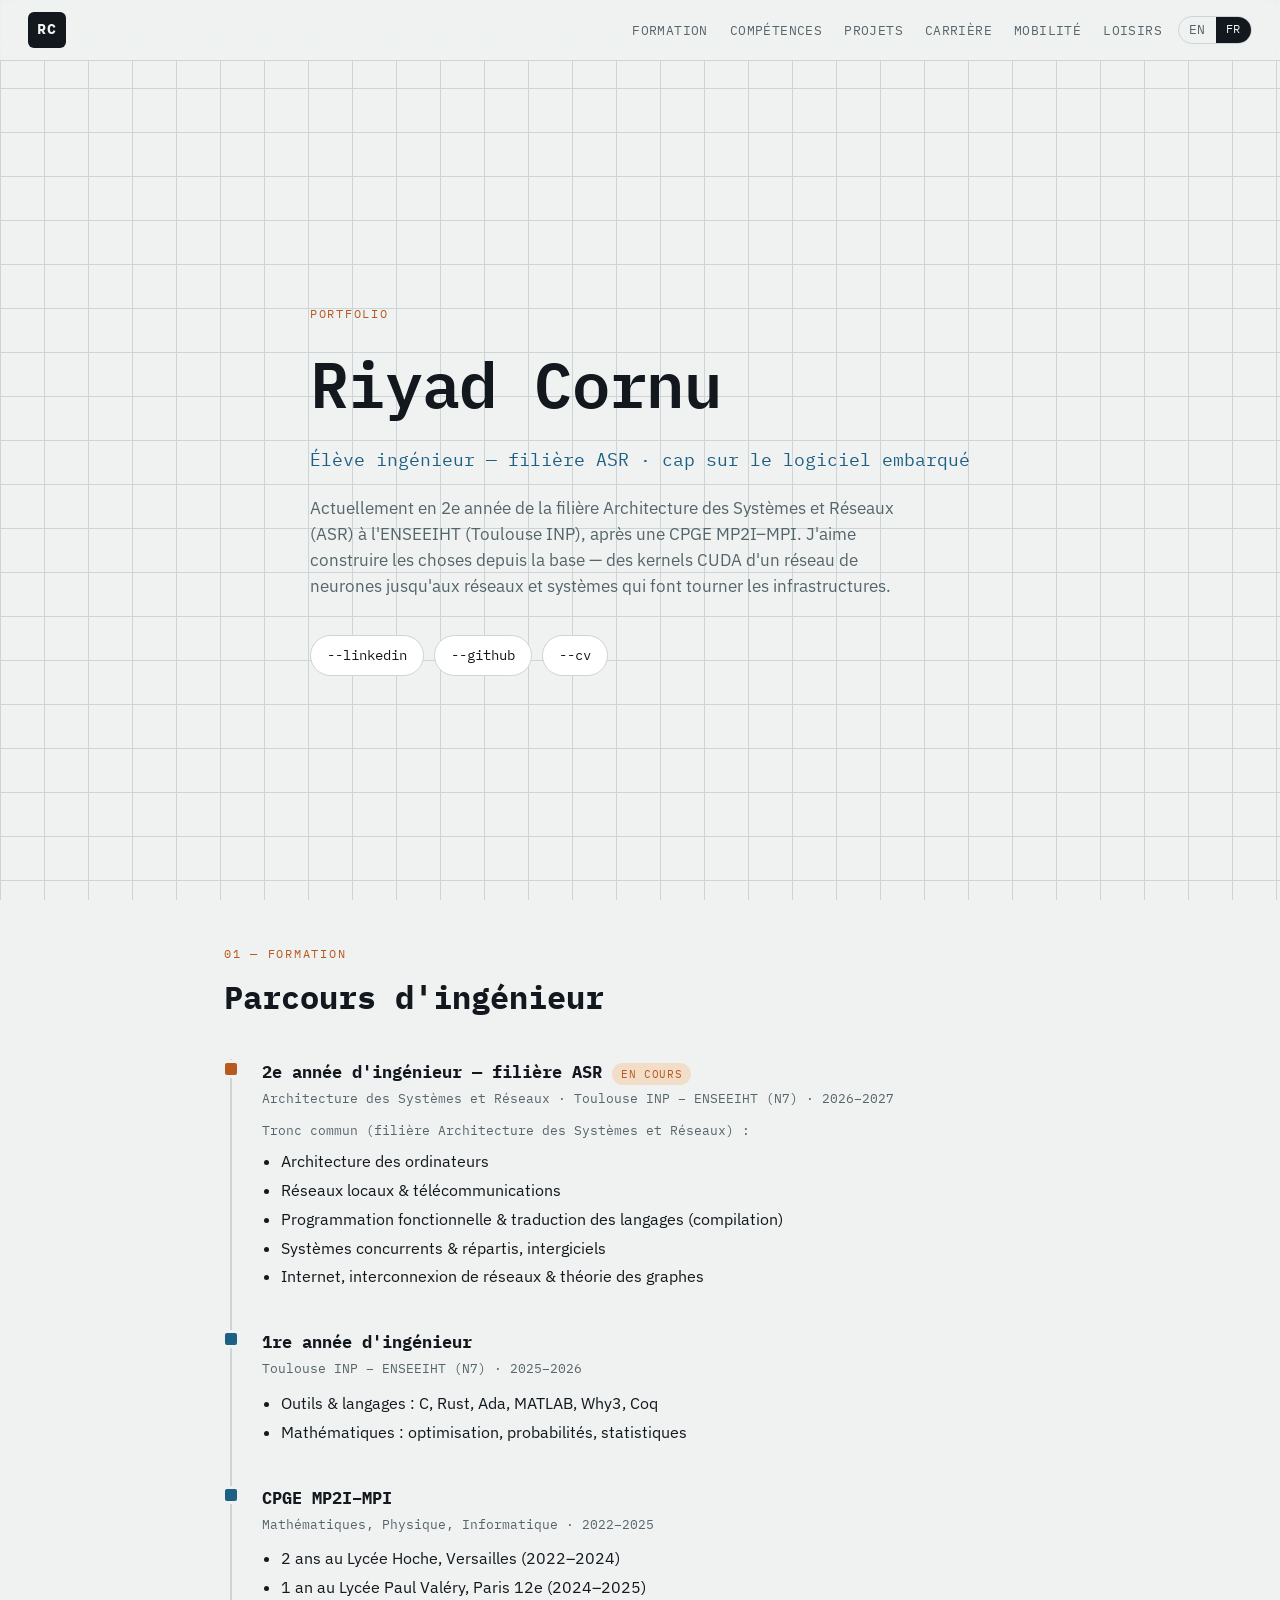
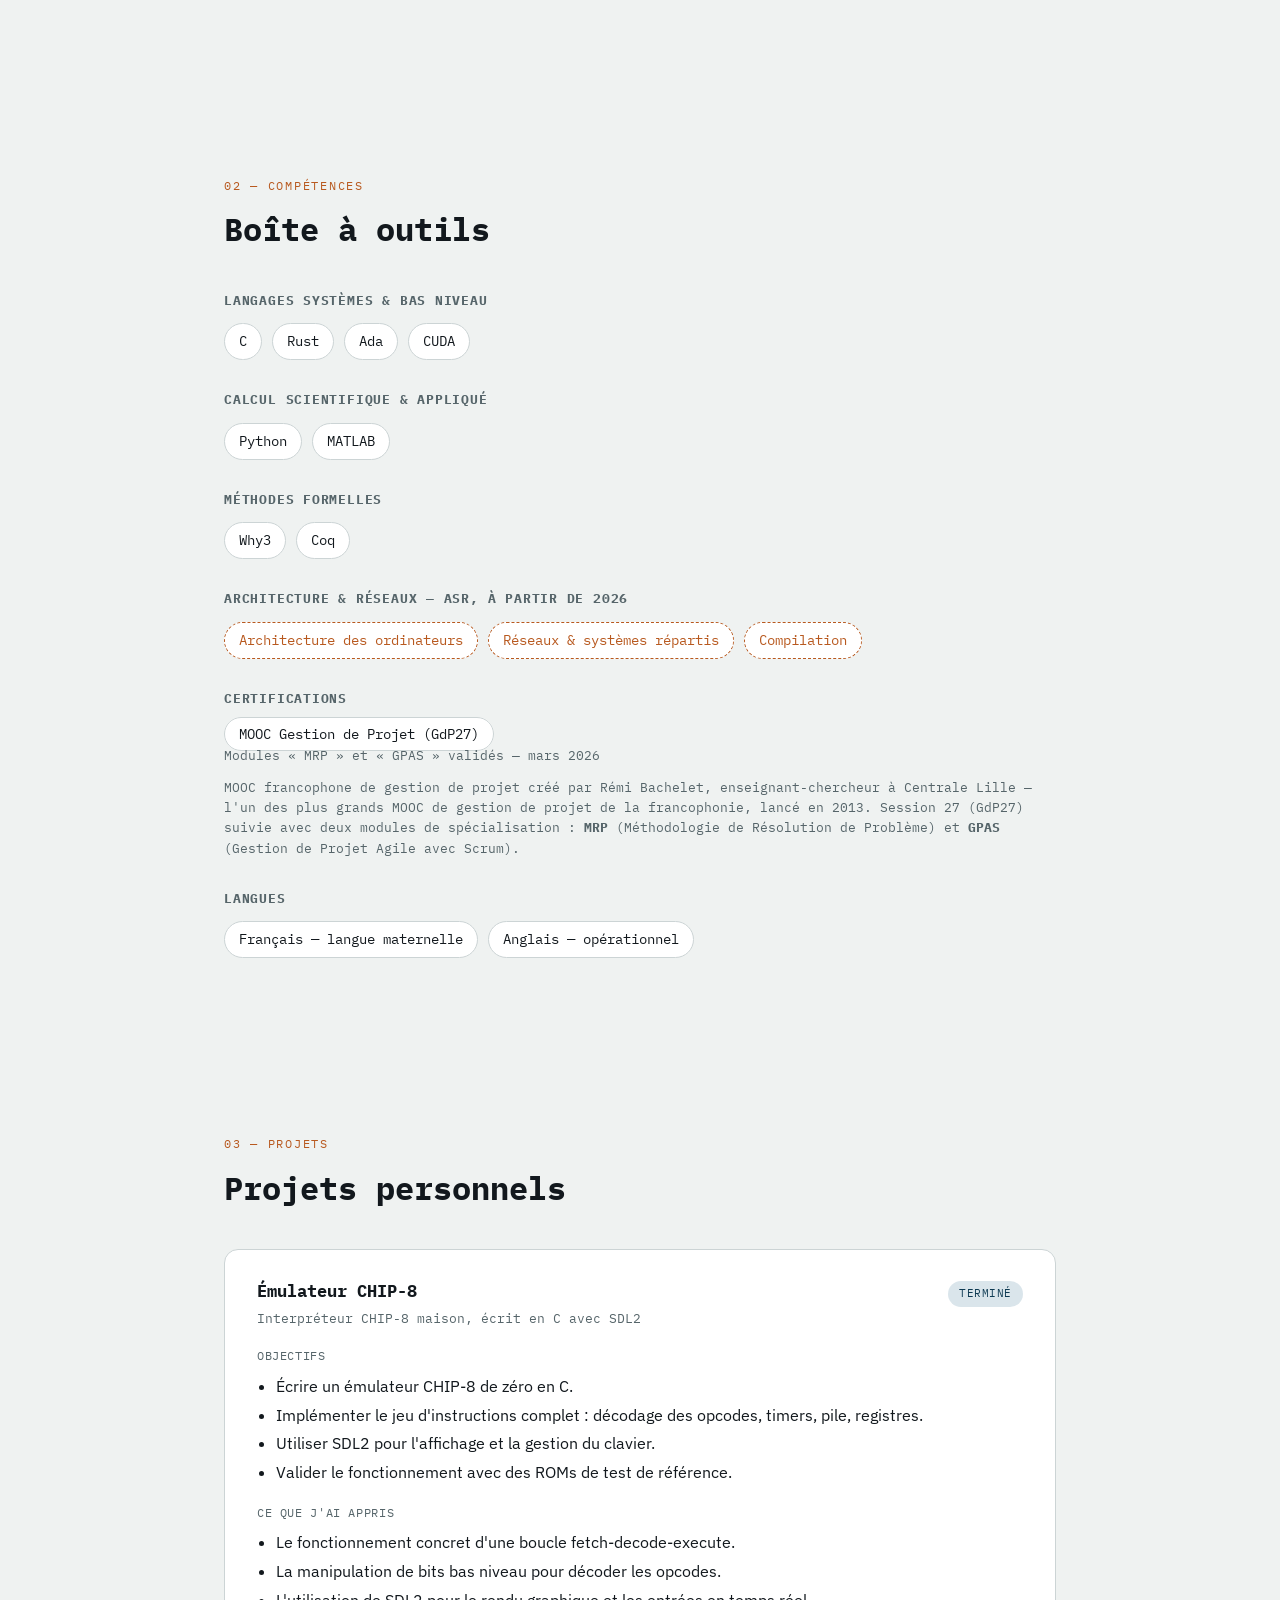
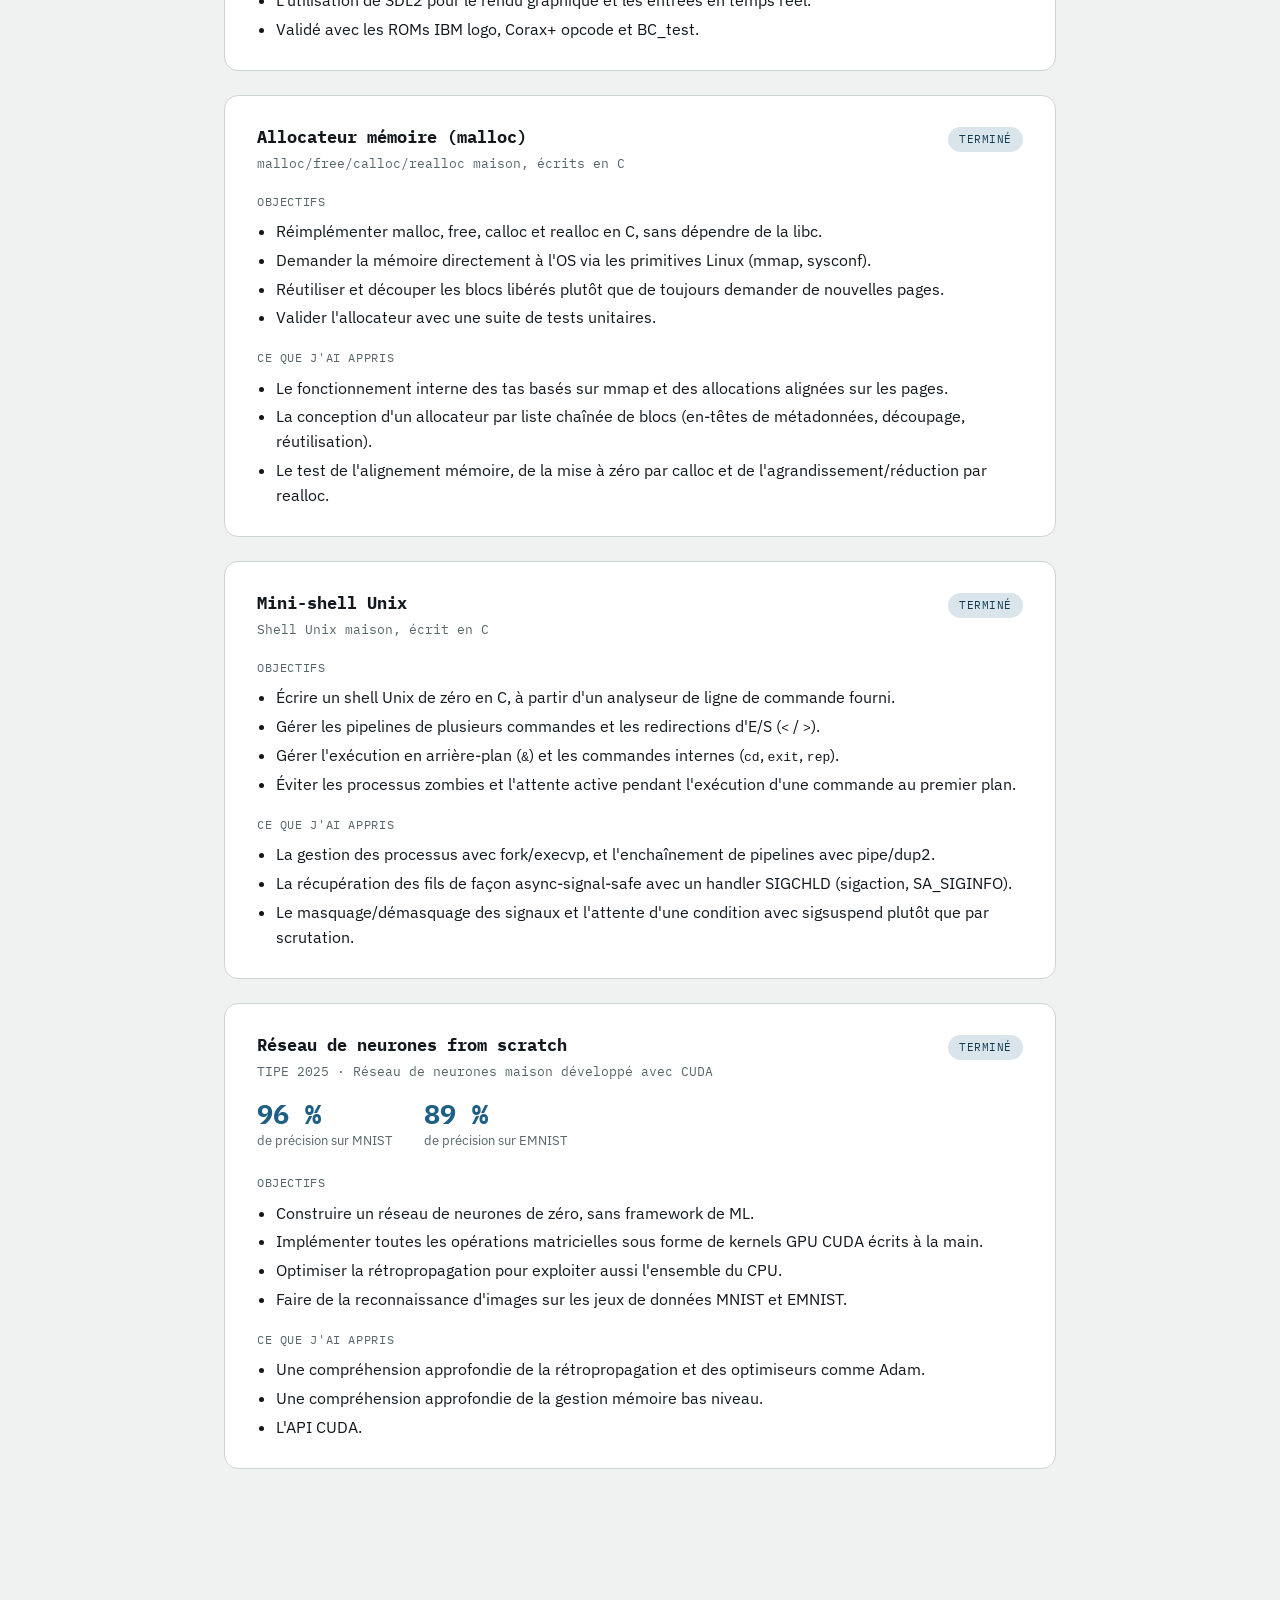
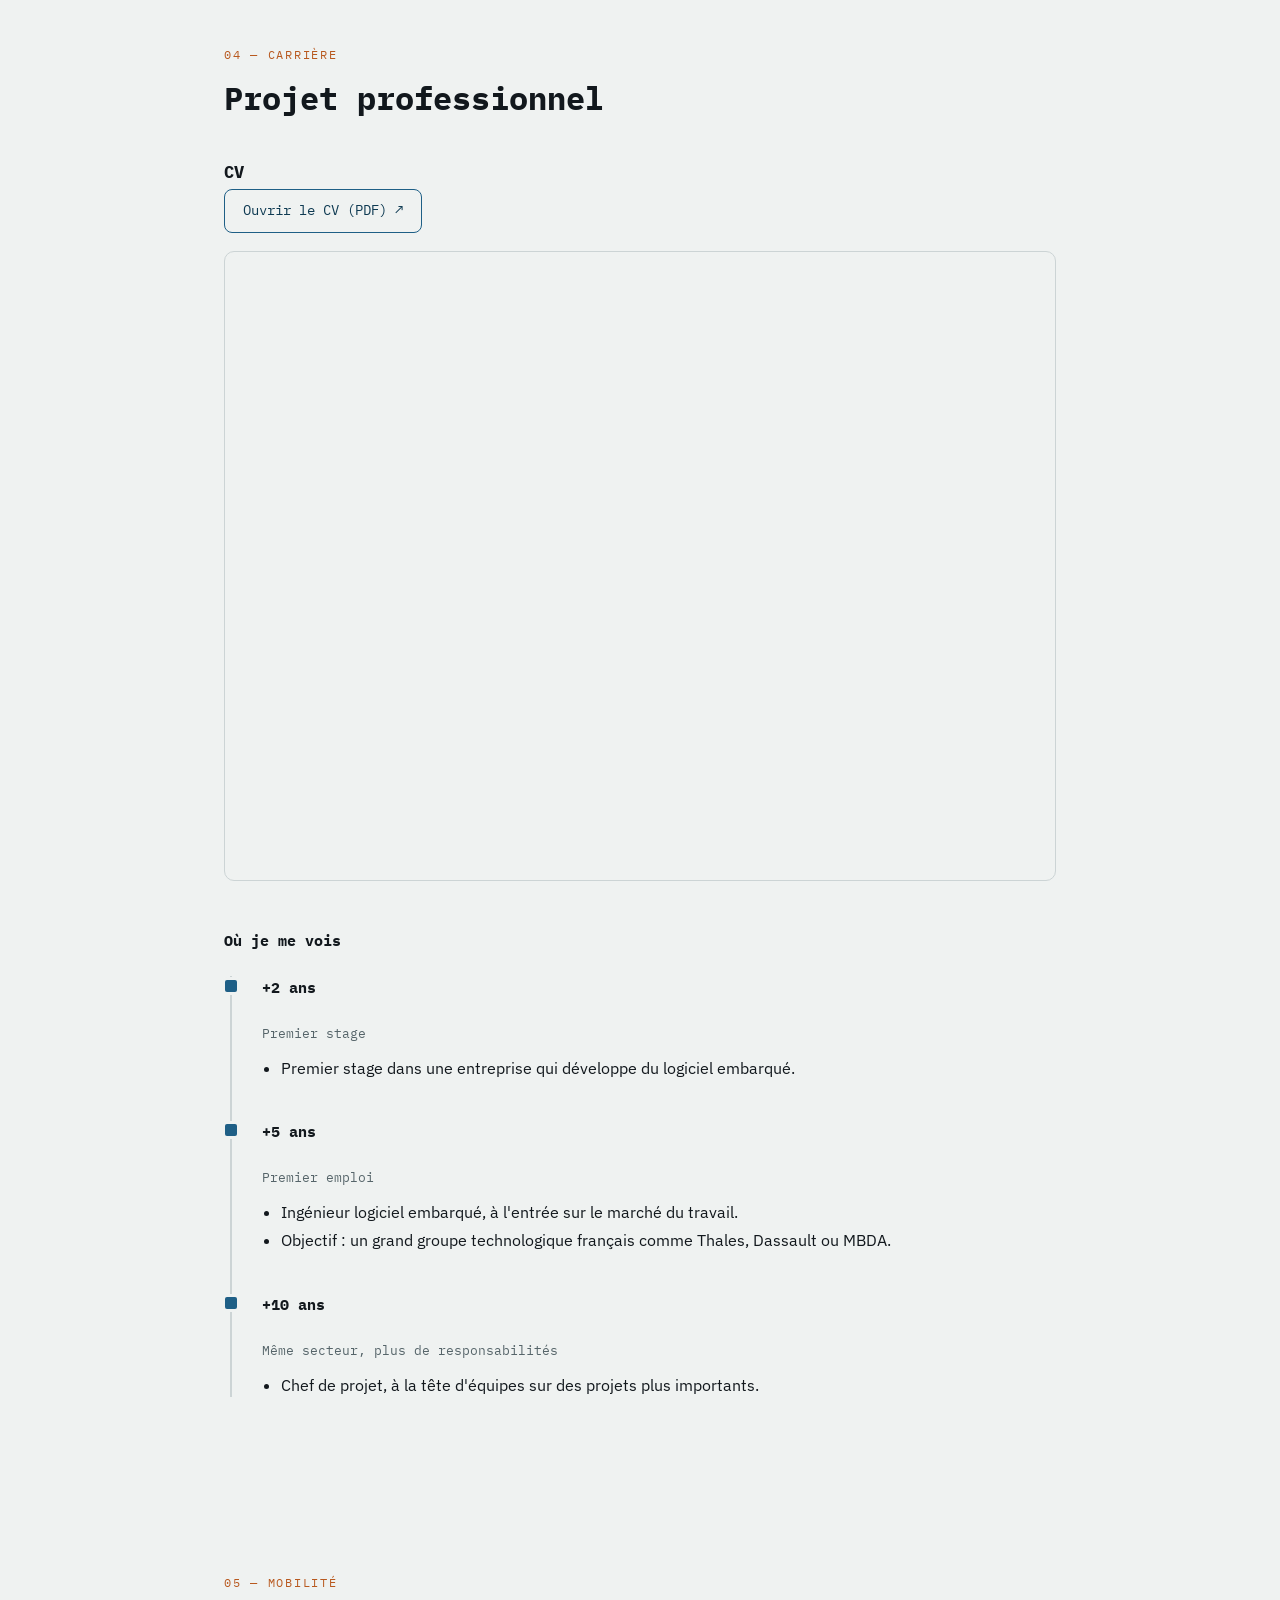
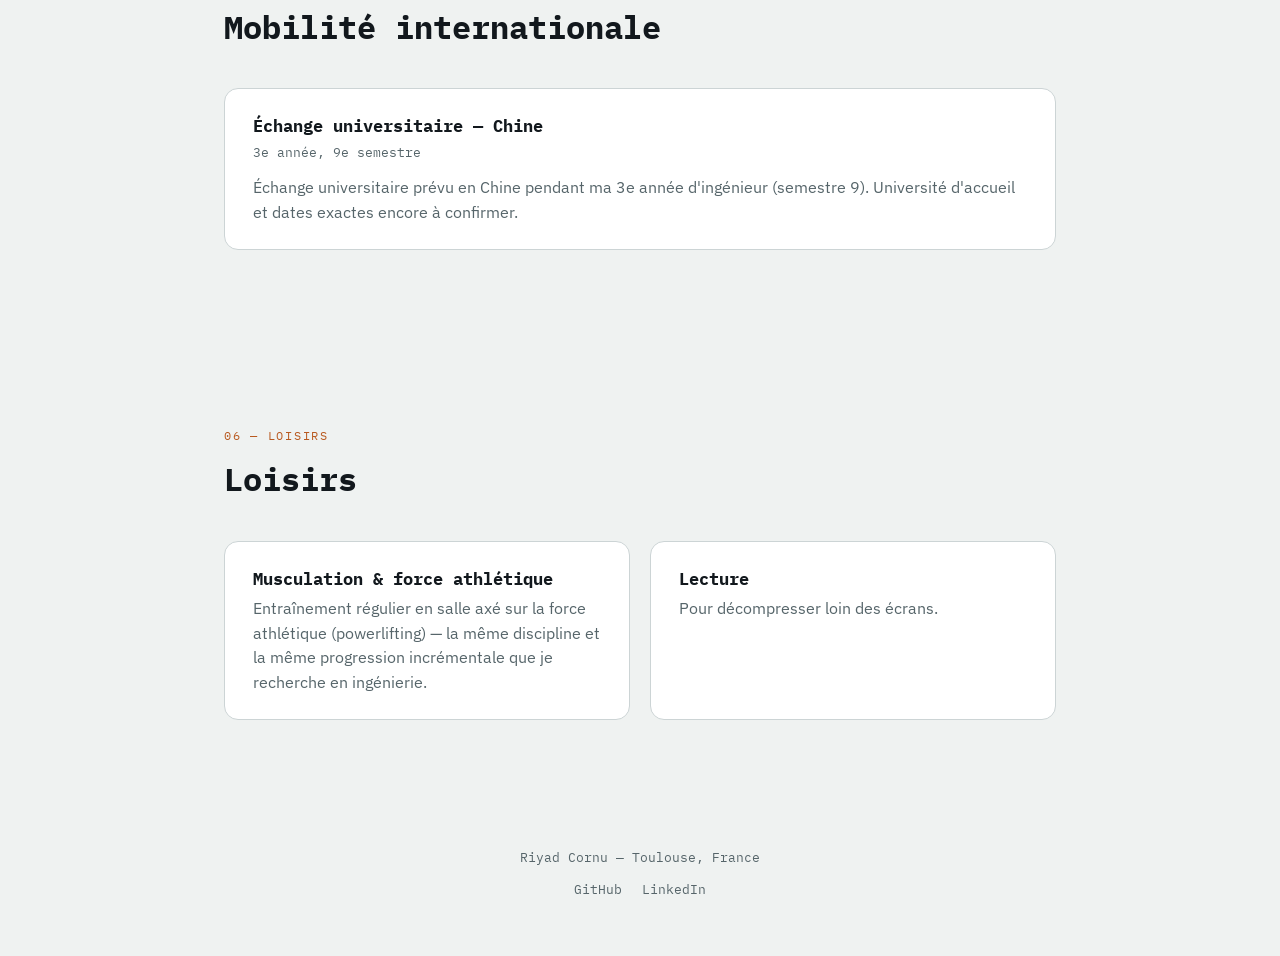
==== fr/index.html @ b3c76599 "Ajout d'une version française de la page" ====
<!DOCTYPE html>
<html lang="fr">
<head>
    <meta charset="UTF-8">
    <meta name="viewport" content="width=device-width, initial-scale=1.0">
    <title>Riyad Cornu — Élève ingénieur · ASR &amp; systèmes embarqués</title>
    <meta name="description" content="Portfolio de Riyad Cornu, élève ingénieur en filière Architecture des Systèmes et Réseaux (ASR) à l'ENSEEIHT (Toulouse INP), qui développe des projets logiciels bas niveau et embarqués.">
    <meta name="color-scheme" content="light dark">

    <meta property="og:type" content="website">
    <meta property="og:locale" content="fr_FR">
    <meta property="og:title" content="Riyad Cornu — Élève ingénieur · ASR &amp; systèmes embarqués">
    <meta property="og:description" content="Portfolio de Riyad Cornu, élève ingénieur en filière Architecture des Systèmes et Réseaux (ASR) à l'ENSEEIHT (Toulouse INP), qui développe des projets logiciels bas niveau et embarqués.">
    <meta property="og:url" content="https://batreverse.github.io/github-portfolio/fr/">

    <link rel="alternate" hreflang="en" href="https://batreverse.github.io/github-portfolio/">
    <link rel="alternate" hreflang="fr" href="https://batreverse.github.io/github-portfolio/fr/">

    <link rel="icon" href="data:image/svg+xml,%3Csvg xmlns='http://www.w3.org/2000/svg' viewBox='0 0 64 64'%3E%3Crect width='64' height='64' rx='10' fill='%2312181D'/%3E%3Ctext x='32' y='42' font-family='monospace' font-size='26' font-weight='700' fill='%23C1652E' text-anchor='middle'%3ERC%3C/text%3E%3C/svg%3E">

    <link rel="preconnect" href="https://fonts.googleapis.com">
    <link rel="preconnect" href="https://fonts.gstatic.com" crossorigin>
    <link href="https://fonts.googleapis.com/css2?family=IBM+Plex+Mono:wght@400;500;600;700&family=IBM+Plex+Sans:wght@400;500;600&display=swap" rel="stylesheet">

    <link rel="stylesheet" href="../style/style.css">
</head>
<body>
    <nav>
        <a href="#home" class="brand" aria-label="Retour en haut">RC</a>
        <ul>
            <li><a href="#courses">Formation</a></li>
            <li><a href="#toolbox">Compétences</a></li>
            <li><a href="#projects">Projets</a></li>
            <li><a href="#career">Carrière</a></li>
            <li><a href="#mobility">Mobilité</a></li>
            <li><a href="#hobbies">Loisirs</a></li>
        </ul>
        <div class="lang-switch" aria-label="Langue">
            <a href="../" hreflang="en" lang="en">EN</a>
            <span class="lang-current" aria-current="page">FR</span>
        </div>
    </nav>

    <main>

        <section class="hero" id="home">
            <div class="hero-inner">
                <p class="eyebrow">Portfolio</p>
                <h1>Riyad Cornu</h1>
                <p class="hero-role">Élève ingénieur — filière ASR · cap sur le logiciel embarqué</p>
                <p class="hero-pitch">
                    Actuellement en 2e année de la filière Architecture des Systèmes et Réseaux (ASR) à
                    l'ENSEEIHT (Toulouse INP), après une CPGE MP2I–MPI. J'aime construire les choses
                    depuis la base — des kernels CUDA d'un réseau de neurones jusqu'aux réseaux et
                    systèmes qui font tourner les infrastructures.
                </p>
                <div class="cmd-row" role="list" aria-label="Liens de contact">
                    <a role="listitem" href="https://www.linkedin.com/in/riyad-cornu-0a9088242/">
                        <span class="flag">--linkedin</span>
                    </a>
                    <a role="listitem" href="https://github.com/BatReverse">
                        <span class="flag">--github</span>
                    </a>
                    <a role="listitem" href="#career">
                        <span class="flag">--cv</span>
                    </a>
                </div>
            </div>
        </section>

        <section class="section" id="courses">
            <p class="eyebrow">01 — Formation</p>
            <h2>Parcours d'ingénieur</h2>
            <div class="timeline">
                <div class="timeline-item is-current">
                    <div class="timeline-content">
                        <div class="timeline-head">
                            <h3>2e année d'ingénieur — filière ASR</h3>
                            <span class="badge badge-current">En cours</span>
                        </div>
                        <small>Architecture des Systèmes et Réseaux · Toulouse INP – ENSEEIHT (N7) · 2026–2027</small>
                        <p class="timeline-note">Tronc commun (filière Architecture des Systèmes et Réseaux) :</p>
                        <ul>
                            <li>Architecture des ordinateurs</li>
                            <li>Réseaux locaux &amp; télécommunications</li>
                            <li>Programmation fonctionnelle &amp; traduction des langages (compilation)</li>
                            <li>Systèmes concurrents &amp; répartis, intergiciels</li>
                            <li>Internet, interconnexion de réseaux &amp; théorie des graphes</li>
                        </ul>
                    </div>
                </div>
                <div class="timeline-item">
                    <div class="timeline-content">
                        <h3>1re année d'ingénieur</h3>
                        <small>Toulouse INP – ENSEEIHT (N7) · 2025–2026</small>
                        <ul>
                            <li>Outils &amp; langages : C, Rust, Ada, MATLAB, Why3, Coq</li>
                            <li>Mathématiques : optimisation, probabilités, statistiques</li>
                        </ul>
                    </div>
                </div>
                <div class="timeline-item">
                    <div class="timeline-content">
                        <h3>CPGE MP2I–MPI</h3>
                        <small>Mathématiques, Physique, Informatique · 2022–2025</small>
                        <ul>
                            <li>2 ans au Lycée Hoche, Versailles (2022–2024)</li>
                            <li>1 an au Lycée Paul Valéry, Paris 12e (2024–2025)</li>
                        </ul>
                    </div>
                </div>
            </div>
        </section>

        <section class="section" id="toolbox">
            <p class="eyebrow">02 — Compétences</p>
            <h2>Boîte à outils</h2>

            <div class="tool-group">
                <h3>Langages systèmes &amp; bas niveau</h3>
                <div class="chip-row">
                    <span class="chip">C</span>
                    <span class="chip">Rust</span>
                    <span class="chip">Ada</span>
                    <span class="chip">CUDA</span>
                </div>
            </div>

            <div class="tool-group">
                <h3>Calcul scientifique &amp; appliqué</h3>
                <div class="chip-row">
                    <span class="chip">Python</span>
                    <span class="chip">MATLAB</span>
                </div>
            </div>

            <div class="tool-group">
                <h3>Méthodes formelles</h3>
                <div class="chip-row">
                    <span class="chip">Why3</span>
                    <span class="chip">Coq</span>
                </div>
            </div>

            <div class="tool-group">
                <h3>Architecture &amp; réseaux — ASR, à partir de 2026</h3>
                <div class="chip-row">
                    <span class="chip chip-upcoming">Architecture des ordinateurs</span>
                    <span class="chip chip-upcoming">Réseaux &amp; systèmes répartis</span>
                    <span class="chip chip-upcoming">Compilation</span>
                </div>
            </div>

            <div class="tool-group">
                <h3>Certifications</h3>
                <div class="chip-row">
                    <a href="https://mooc.gestiondeprojet.pm/" target="_blank" rel="noopener" style="text-decoration:none;">
                        <span class="chip">MOOC Gestion de Projet (GdP27)</span>
                    </a>
                </div>
                <small>Modules « MRP » et « GPAS » validés — mars 2026</small>
                <p class="timeline-note">
                    MOOC francophone de gestion de projet créé par Rémi Bachelet, enseignant-chercheur
                    à Centrale Lille — l'un des plus grands MOOC de gestion de projet de la francophonie,
                    lancé en 2013. Session 27 (GdP27) suivie avec deux modules de spécialisation :
                    <b>MRP</b> (Méthodologie de Résolution de Problème)
                    et <b>GPAS</b> (Gestion de Projet Agile avec Scrum).
                </p>
            </div>

            <div class="tool-group">
                <h3>Langues</h3>
                <div class="chip-row">
                    <span class="chip">Français — langue maternelle</span>
                    <span class="chip">Anglais — opérationnel</span>
                </div>
            </div>
        </section>

        <section class="section" id="projects">
            <p class="eyebrow">03 — Projets</p>
            <h2>Projets personnels</h2>

            <article class="project-card">
                <div class="project-head">
                    <h3>Émulateur CHIP-8</h3>
                    <span class="status-badge status-done">Terminé</span>
                </div>
                <small>Interpréteur CHIP-8 maison, écrit en C avec SDL2</small>

                <p class="block-label">Objectifs</p>
                <ul>
                    <li>Écrire un émulateur CHIP-8 de zéro en C.</li>
                    <li>Implémenter le jeu d'instructions complet : décodage des opcodes, timers, pile, registres.</li>
                    <li>Utiliser SDL2 pour l'affichage et la gestion du clavier.</li>
                    <li>Valider le fonctionnement avec des ROMs de test de référence.</li>
                </ul>
                <p class="block-label">Ce que j'ai appris</p>
                <ul>
                    <li>Le fonctionnement concret d'une boucle fetch-decode-execute.</li>
                    <li>La manipulation de bits bas niveau pour décoder les opcodes.</li>
                    <li>L'utilisation de SDL2 pour le rendu graphique et les entrées en temps réel.</li>
                    <li>Validé avec les ROMs IBM logo, Corax+ opcode et BC_test.</li>
                </ul>
            </article>

            <article class="project-card">
                <div class="project-head">
                    <h3>Allocateur mémoire (malloc)</h3>
                    <span class="status-badge status-done">Terminé</span>
                </div>
                <small>malloc/free/calloc/realloc maison, écrits en C</small>

                <p class="block-label">Objectifs</p>
                <ul>
                    <li>Réimplémenter malloc, free, calloc et realloc en C, sans dépendre de la libc.</li>
                    <li>Demander la mémoire directement à l'OS via les primitives Linux (mmap, sysconf).</li>
                    <li>Réutiliser et découper les blocs libérés plutôt que de toujours demander de nouvelles pages.</li>
                    <li>Valider l'allocateur avec une suite de tests unitaires.</li>
                </ul>
                <p class="block-label">Ce que j'ai appris</p>
                <ul>
                    <li>Le fonctionnement interne des tas basés sur mmap et des allocations alignées sur les pages.</li>
                    <li>La conception d'un allocateur par liste chaînée de blocs (en-têtes de métadonnées, découpage, réutilisation).</li>
                    <li>Le test de l'alignement mémoire, de la mise à zéro par calloc et de l'agrandissement/réduction par realloc.</li>
                </ul>
            </article>

            <article class="project-card">
                <div class="project-head">
                    <h3>Mini-shell Unix</h3>
                    <span class="status-badge status-done">Terminé</span>
                </div>
                <small>Shell Unix maison, écrit en C</small>

                <p class="block-label">Objectifs</p>
                <ul>
                    <li>Écrire un shell Unix de zéro en C, à partir d'un analyseur de ligne de commande fourni.</li>
                    <li>Gérer les pipelines de plusieurs commandes et les redirections d'E/S (<code>&lt;</code> / <code>&gt;</code>).</li>
                    <li>Gérer l'exécution en arrière-plan (<code>&amp;</code>) et les commandes internes (<code>cd</code>, <code>exit</code>, <code>rep</code>).</li>
                    <li>Éviter les processus zombies et l'attente active pendant l'exécution d'une commande au premier plan.</li>
                </ul>
                <p class="block-label">Ce que j'ai appris</p>
                <ul>
                    <li>La gestion des processus avec fork/execvp, et l'enchaînement de pipelines avec pipe/dup2.</li>
                    <li>La récupération des fils de façon async-signal-safe avec un handler SIGCHLD (sigaction, SA_SIGINFO).</li>
                    <li>Le masquage/démasquage des signaux et l'attente d'une condition avec sigsuspend plutôt que par scrutation.</li>
                </ul>
            </article>

            <article class="project-card">
                <div class="project-head">
                    <h3>Réseau de neurones from scratch</h3>
                    <span class="status-badge status-done">Terminé</span>
                </div>
                <small>TIPE 2025 · Réseau de neurones maison développé avec CUDA</small>

                <div class="stat-row">
                    <div class="stat"><b>96 %</b><span>de précision sur MNIST</span></div>
                    <div class="stat"><b>89 %</b><span>de précision sur EMNIST</span></div>
                </div>

                <p class="block-label">Objectifs</p>
                <ul>
                    <li>Construire un réseau de neurones de zéro, sans framework de ML.</li>
                    <li>Implémenter toutes les opérations matricielles sous forme de kernels GPU CUDA écrits à la main.</li>
                    <li>Optimiser la rétropropagation pour exploiter aussi l'ensemble du CPU.</li>
                    <li>Faire de la reconnaissance d'images sur les jeux de données MNIST et EMNIST.</li>
                </ul>
                <p class="block-label">Ce que j'ai appris</p>
                <ul>
                    <li>Une compréhension approfondie de la rétropropagation et des optimiseurs comme Adam.</li>
                    <li>Une compréhension approfondie de la gestion mémoire bas niveau.</li>
                    <li>L'API CUDA.</li>
                </ul>
            </article>
        </section>

        <section class="section" id="career">
            <p class="eyebrow">04 — Carrière</p>
            <h2>Projet professionnel</h2>

            <div id="resume">
                <h3>CV</h3>
                <a class="btn-outline" href="../pdf/resume_fr.pdf" target="_blank" rel="noopener">Ouvrir le CV (PDF) ↗</a>
                <iframe class="resume-frame" src="../pdf/resume_fr.pdf" title="CV de Riyad Cornu"></iframe>
            </div>

            <div class="career-projection">
                <h3>Où je me vois</h3>
                <div class="timeline">
                    <div class="timeline-item">
                        <div class="timeline-content">
                            <h3>+2 ans</h3>
                            <small>Premier stage</small>
                            <ul>
                                <li>Premier stage dans une entreprise qui développe du logiciel embarqué.</li>
                            </ul>
                        </div>
                    </div>
                    <div class="timeline-item">
                        <div class="timeline-content">
                            <h3>+5 ans</h3>
                            <small>Premier emploi</small>
                            <ul>
                                <li>Ingénieur logiciel embarqué, à l'entrée sur le marché du travail.</li>
                                <li>Objectif : un grand groupe technologique français comme Thales, Dassault ou MBDA.</li>
                            </ul>
                        </div>
                    </div>
                    <div class="timeline-item">
                        <div class="timeline-content">
                            <h3>+10 ans</h3>
                            <small>Même secteur, plus de responsabilités</small>
                            <ul>
                                <li>Chef de projet, à la tête d'équipes sur des projets plus importants.</li>
                            </ul>
                        </div>
                    </div>
                </div>
            </div>
        </section>

        <section class="section" id="mobility">
            <p class="eyebrow">05 — Mobilité</p>
            <h2>Mobilité internationale</h2>
            <article class="info-card">
                <h3>Échange universitaire — Chine</h3>
                <small>3e année, 9e semestre</small>
                <p>Échange universitaire prévu en Chine pendant ma 3e année d'ingénieur (semestre 9). Université d'accueil et dates exactes encore à confirmer.</p>
            </article>
        </section>

        <section class="section" id="hobbies">
            <p class="eyebrow">06 — Loisirs</p>
            <h2>Loisirs</h2>
            <div class="hobby-row">
                <article class="info-card">
                    <h3>Musculation &amp; force athlétique</h3>
                    <p>Entraînement régulier en salle axé sur la force athlétique (powerlifting) — la même discipline et la même progression incrémentale que je recherche en ingénierie.</p>
                </article>
                <article class="info-card">
                    <h3>Lecture</h3>
                    <p>Pour décompresser loin des écrans.</p>
                </article>
            </div>
        </section>

    </main>

    <footer class="site-footer">
        <p>Riyad Cornu — Toulouse, France</p>
        <div class="footer-links">
            <a href="https://github.com/BatReverse">GitHub</a>
            <a href="https://www.linkedin.com/in/riyad-cornu-0a9088242/">LinkedIn</a>
        </div>
    </footer>

</body>
</html>
---- style/style.css ----
/* ---------------------------------------------------------
   Tokens
--------------------------------------------------------- */
:root {
  --paper: #eff2f1;
  --paper-raised: #ffffff;
  --ink: #12181d;
  --line: #ccd4d5;
  --trace: #1e5f86;
  --trace-deep: #0e3a52;
  --copper: #b8591f;
  --copper-tint: #f2ddc9;
  --graphite: #56656a;

  --font-mono: 'IBM Plex Mono', 'SFMono-Regular', Consolas, monospace;
  --font-sans: 'IBM Plex Sans', -apple-system, Segoe UI, Helvetica, Arial, sans-serif;

  --grid-size: 44px;
}

@media (prefers-color-scheme: dark) {
  :root {
    --paper: #0c1216;
    --paper-raised: #131b20;
    --ink: #dfe7e9;
    --line: #263237;
    --trace: #6cb8e6;
    --trace-deep: #9fd3f2;
    --copper: #e08b48;
    --copper-tint: #3a2a1c;
    --graphite: #93a3a8;
  }
}

/* ---------------------------------------------------------
   Base
--------------------------------------------------------- */
* {
  box-sizing: border-box;
}

html {
  scroll-behavior: smooth;
}

body {
  margin: 0;
  background-color: var(--paper);
  background-image:
    linear-gradient(to right, var(--line) 1px, transparent 1px),
    linear-gradient(to bottom, var(--line) 1px, transparent 1px);
  background-size: var(--grid-size) var(--grid-size);
  background-attachment: fixed;
  font-family: var(--font-sans);
  color: var(--ink);
  line-height: 1.55;
}

@media (prefers-color-scheme: dark) {
  body {
    background-image:
      linear-gradient(to right, var(--line) 1px, transparent 1px),
      linear-gradient(to bottom, var(--line) 1px, transparent 1px);
  }
}

a {
  color: inherit;
}

img {
  max-width: 100%;
}

ul {
  margin: 0;
  padding-left: 1.2em;
}

li + li {
  margin-top: 4px;
}

:focus-visible {
  outline: 2px solid var(--copper);
  outline-offset: 3px;
}

@media (prefers-reduced-motion: reduce) {
  html {
    scroll-behavior: auto;
  }
  * {
    transition: none !important;
  }
}

/* ---------------------------------------------------------
   Nav
--------------------------------------------------------- */
nav {
  position: fixed;
  top: 0;
  left: 0;
  right: 0;
  z-index: 1000;
  display: flex;
  align-items: center;
  justify-content: space-between;
  gap: 16px;
  padding: 12px 28px;
  background-color: color-mix(in srgb, var(--paper) 85%, transparent);
  backdrop-filter: blur(8px);
  border-bottom: 1px solid var(--line);
}

.brand {
  font-family: var(--font-mono);
  font-weight: 700;
  font-size: 0.95rem;
  letter-spacing: 0.05em;
  background: var(--ink);
  color: var(--paper);
  padding: 5px 9px;
  border-radius: 6px;
  text-decoration: none;
  flex-shrink: 0;
}

nav ul {
  list-style: none;
  margin: 0;
  padding: 0;
  display: flex;
  flex-wrap: wrap;
  justify-content: flex-end;
  gap: 4px 22px;
}

nav a {
  text-decoration: none;
  font-family: var(--font-mono);
  font-size: 0.82rem;
  letter-spacing: 0.03em;
  text-transform: uppercase;
  color: var(--graphite);
  padding-bottom: 3px;
  border-bottom: 2px solid transparent;
  transition: color 0.2s ease, border-color 0.2s ease;
}

nav a:hover {
  color: var(--ink);
  border-color: var(--copper);
}

nav ul {
  flex: 1;
}

nav li + li {
  margin-top: 0;
}

.lang-switch {
  display: flex;
  flex-shrink: 0;
  border: 1px solid var(--line);
  border-radius: 999px;
  overflow: hidden;
  font-family: var(--font-mono);
  font-size: 0.75rem;
  letter-spacing: 0.05em;
}

.lang-switch a,
.lang-switch .lang-current {
  padding: 3px 10px;
  border-bottom: 0;
}

.lang-switch a:hover {
  color: var(--copper);
}

.lang-current {
  background: var(--ink);
  color: var(--paper);
}

@media (max-width: 640px) {
  nav {
    flex-direction: column;
    align-items: flex-start;
    gap: 10px;
  }
  nav ul {
    justify-content: flex-start;
    width: 100%;
  }
  .lang-switch {
    position: absolute;
    top: 12px;
    right: 28px;
  }
}

/* ---------------------------------------------------------
   Layout helpers
--------------------------------------------------------- */
main {
  padding-top: 64px;
}

.section {
  max-width: 880px;
  margin: 0 auto;
  padding: 88px 24px;
  scroll-margin-top: 90px;
}

.eyebrow {
  font-family: var(--font-mono);
  font-size: 0.78rem;
  letter-spacing: 0.14em;
  text-transform: uppercase;
  color: var(--copper);
  margin: 0 0 10px;
}

h2 {
  font-family: var(--font-mono);
  font-size: clamp(1.5rem, 3vw, 2rem);
  margin: 0 0 36px;
}

h3 {
  font-family: var(--font-mono);
  font-size: 1.05rem;
  margin: 0 0 4px;
}

small {
  display: block;
  font-family: var(--font-mono);
  font-size: 0.8rem;
  color: var(--graphite);
  margin-bottom: 12px;
}

/* ---------------------------------------------------------
   Hero
--------------------------------------------------------- */
.hero {
  min-height: 88vh;
  display: flex;
  align-items: center;
  padding: 120px 28px 60px;
  scroll-margin-top: 0;
}

.hero-inner {
  max-width: 760px;
  margin: 0 auto;
}

.hero h1 {
  font-family: var(--font-mono);
  font-weight: 600;
  font-size: clamp(2.4rem, 7vw, 4rem);
  letter-spacing: -0.01em;
  margin: 0 0 14px;
}

.hero-role {
  font-family: var(--font-mono);
  color: var(--trace);
  font-size: clamp(0.95rem, 2vw, 1.1rem);
  margin: 0 0 22px;
}

.hero-pitch {
  max-width: 60ch;
  color: var(--graphite);
  font-size: 1.05rem;
  margin: 0 0 36px;
}

.cmd-row {
  display: flex;
  flex-wrap: wrap;
  gap: 10px;
}

.cmd-row .flag {
  display: inline-block;
  font-family: var(--font-mono);
  font-size: 0.85rem;
  padding: 9px 16px;
  border: 1px solid var(--line);
  border-radius: 999px;
  background: var(--paper-raised);
  color: var(--ink);
  transition: border-color 0.2s ease, color 0.2s ease, transform 0.15s ease;
}

.cmd-row a {
  text-decoration: none;
}

.cmd-row a:hover .flag {
  border-color: var(--copper);
  color: var(--copper);
  transform: translateY(-1px);
}

/* ---------------------------------------------------------
   Timeline
--------------------------------------------------------- */
.timeline {
  position: relative;
  border-left: 2px solid var(--line);
  margin-left: 6px;
  padding-left: 30px;
}

.timeline-item {
  position: relative;
  padding-bottom: 40px;
}

.timeline-item:last-child {
  padding-bottom: 0;
}

.timeline-item::before {
  content: '';
  position: absolute;
  left: -37px;
  top: 4px;
  width: 12px;
  height: 12px;
  background: var(--trace);
  border-radius: 2px;
  box-shadow: 0 0 0 3px var(--paper);
}

.timeline-item.is-current::before {
  background: var(--copper);
}

.timeline-head {
  display: flex;
  align-items: center;
  gap: 10px;
  flex-wrap: wrap;
}

.badge {
  font-family: var(--font-mono);
  font-size: 0.68rem;
  text-transform: uppercase;
  letter-spacing: 0.06em;
  padding: 3px 9px;
  border-radius: 999px;
}

.badge-current {
  background: var(--copper-tint);
  color: var(--copper);
}

.timeline-note {
  font-family: var(--font-mono);
  font-size: 0.82rem;
  color: var(--graphite);
  margin: 4px 0 8px;
}

/* ---------------------------------------------------------
   Toolbox
--------------------------------------------------------- */
.tool-group {
  margin-bottom: 30px;
}

.tool-group:last-child {
  margin-bottom: 0;
}

.tool-group h3 {
  font-size: 0.82rem;
  text-transform: uppercase;
  letter-spacing: 0.06em;
  color: var(--graphite);
  margin-bottom: 12px;
}

.chip-row {
  display: flex;
  flex-wrap: wrap;
  gap: 10px;
}

.chip {
  font-family: var(--font-mono);
  font-size: 0.85rem;
  padding: 7px 14px;
  border: 1px solid var(--line);
  border-radius: 999px;
  background: var(--paper-raised);
}

.chip-upcoming {
  border-style: dashed;
  border-color: var(--copper);
  color: var(--copper);
}

/* ---------------------------------------------------------
   Project cards
--------------------------------------------------------- */
.project-card {
  border: 1px solid var(--line);
  border-radius: 14px;
  background: var(--paper-raised);
  padding: 28px 32px;
  margin-bottom: 24px;
}

.project-card:last-child {
  margin-bottom: 0;
}

.project-head {
  display: flex;
  justify-content: space-between;
  align-items: baseline;
  flex-wrap: wrap;
  gap: 8px 16px;
  margin-bottom: 2px;
}

.project-head h3 {
  margin: 0;
}

.status-badge {
  font-family: var(--font-mono);
  font-size: 0.7rem;
  text-transform: uppercase;
  letter-spacing: 0.05em;
  padding: 4px 11px;
  border-radius: 999px;
  white-space: nowrap;
}

.status-done {
  background: color-mix(in srgb, var(--trace) 16%, transparent);
  color: var(--trace-deep);
}

.status-progress {
  background: var(--copper-tint);
  color: var(--copper);
}

.stat-row {
  display: flex;
  gap: 32px;
  margin: 18px 0 22px;
  flex-wrap: wrap;
}

.stat {
  display: flex;
  flex-direction: column;
}

.stat b {
  font-family: var(--font-mono);
  font-size: 1.7rem;
  color: var(--trace);
  line-height: 1;
}

.stat span {
  font-size: 0.82rem;
  color: var(--graphite);
  margin-top: 4px;
}

.block-label {
  font-family: var(--font-mono);
  font-size: 0.78rem;
  text-transform: uppercase;
  letter-spacing: 0.05em;
  color: var(--graphite);
  margin: 18px 0 8px;
}

.project-card ul {
  margin-bottom: 0;
}

/* ---------------------------------------------------------
   Career / résumé
--------------------------------------------------------- */
#resume {
  margin-bottom: 48px;
}

.btn-outline {
  display: inline-block;
  font-family: var(--font-mono);
  font-size: 0.85rem;
  text-decoration: none;
  color: var(--trace-deep);
  border: 1px solid var(--trace);
  border-radius: 8px;
  padding: 10px 18px;
  margin-bottom: 18px;
  transition: background 0.2s ease, color 0.2s ease;
}

.btn-outline:hover {
  background: var(--trace);
  color: var(--paper-raised);
}

.resume-frame {
  display: block;
  width: 100%;
  height: 70vh;
  border: 1px solid var(--line);
  border-radius: 10px;
}

@media (max-width: 640px) {
  .resume-frame {
    display: none;
  }
}

.career-projection h3 {
  font-size: 0.95rem;
  margin-bottom: 24px;
}

/* ---------------------------------------------------------
   Info cards (mobility / hobbies)
--------------------------------------------------------- */
.info-card {
  border: 1px solid var(--line);
  border-radius: 14px;
  background: var(--paper-raised);
  padding: 24px 28px;
}

.info-card p {
  margin: 0;
  color: var(--graphite);
}

.hobby-row {
  display: grid;
  grid-template-columns: repeat(2, 1fr);
  gap: 20px;
}

@media (max-width: 640px) {
  .hobby-row {
    grid-template-columns: 1fr;
  }
}

/* ---------------------------------------------------------
   Footer
--------------------------------------------------------- */
.site-footer {
  text-align: center;
  padding: 40px 24px 56px;
  font-family: var(--font-mono);
  font-size: 0.82rem;
  color: var(--graphite);
}

.site-footer p {
  margin: 0 0 12px;
}

.footer-links {
  display: flex;
  justify-content: center;
  gap: 20px;
}

.footer-links a {
  text-decoration: none;
  color: var(--graphite);
  transition: color 0.2s ease;
}

.footer-links a:hover {
  color: var(--copper);
}
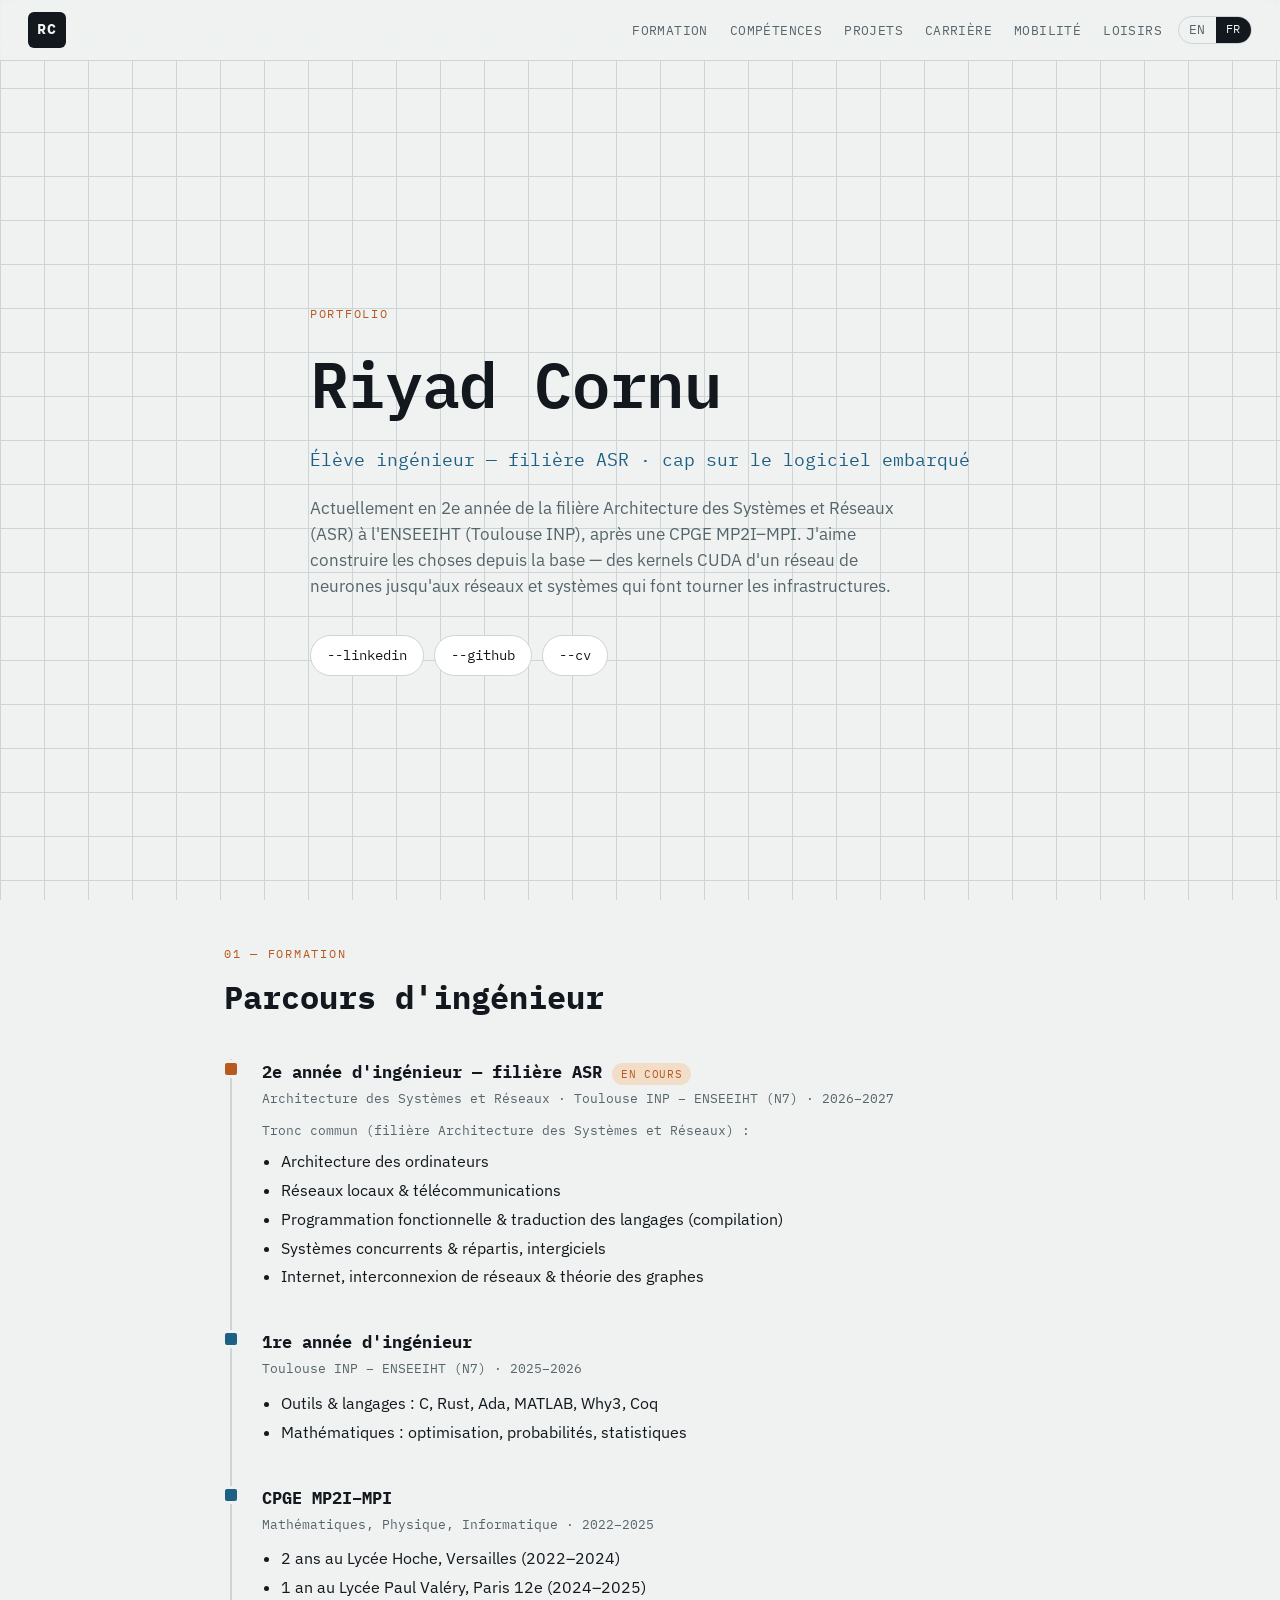
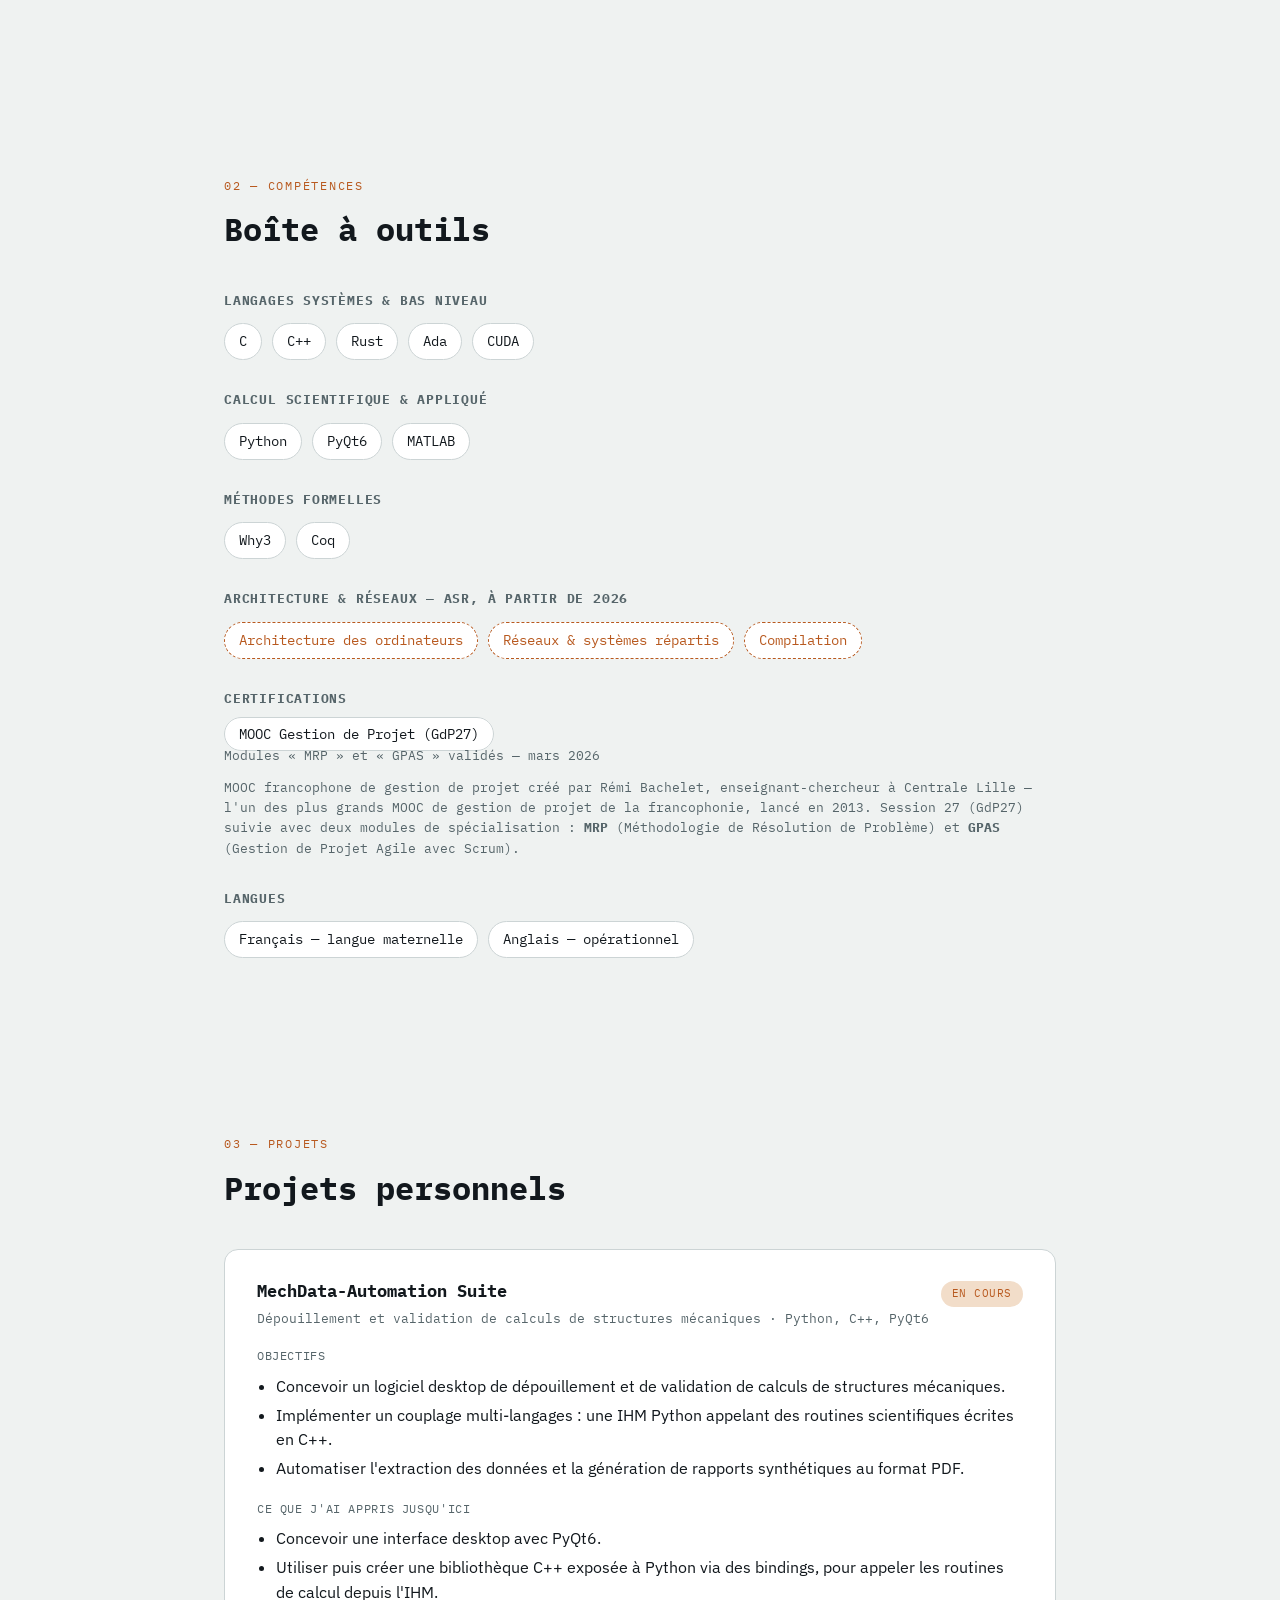
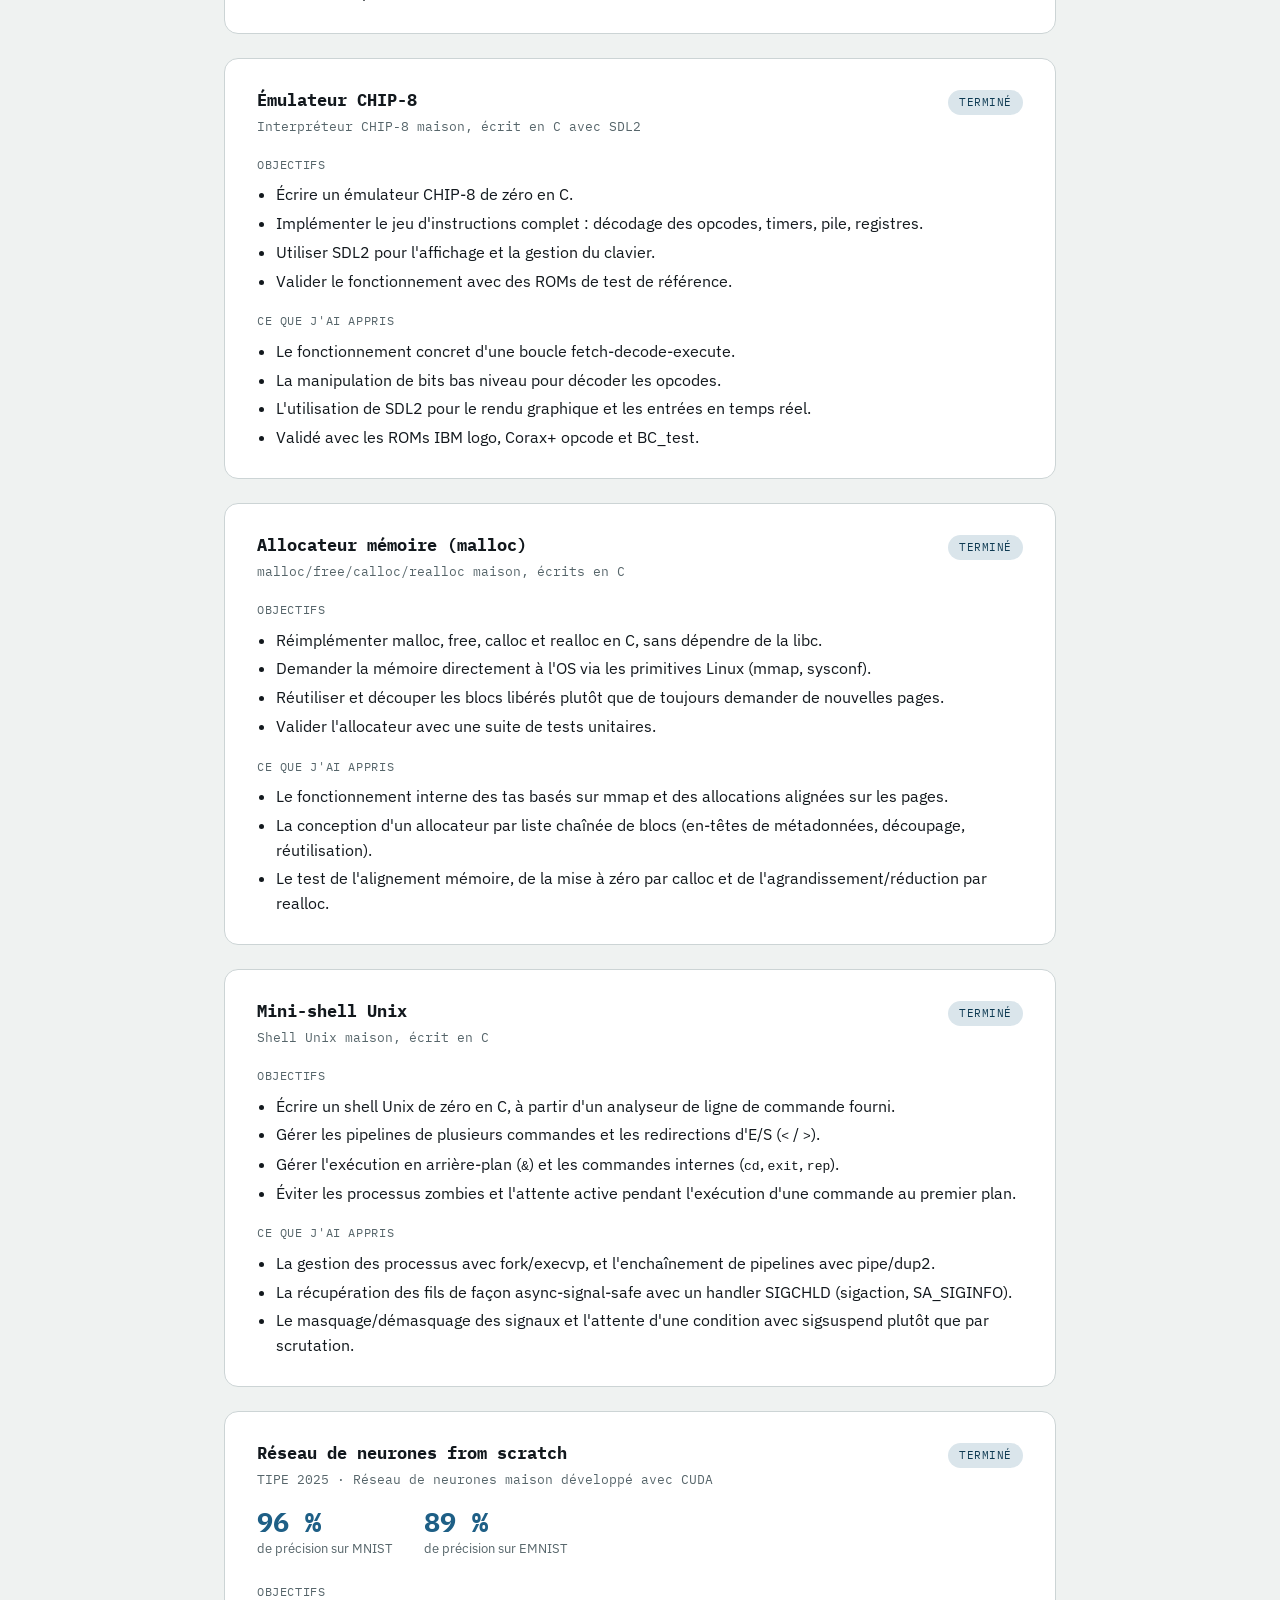
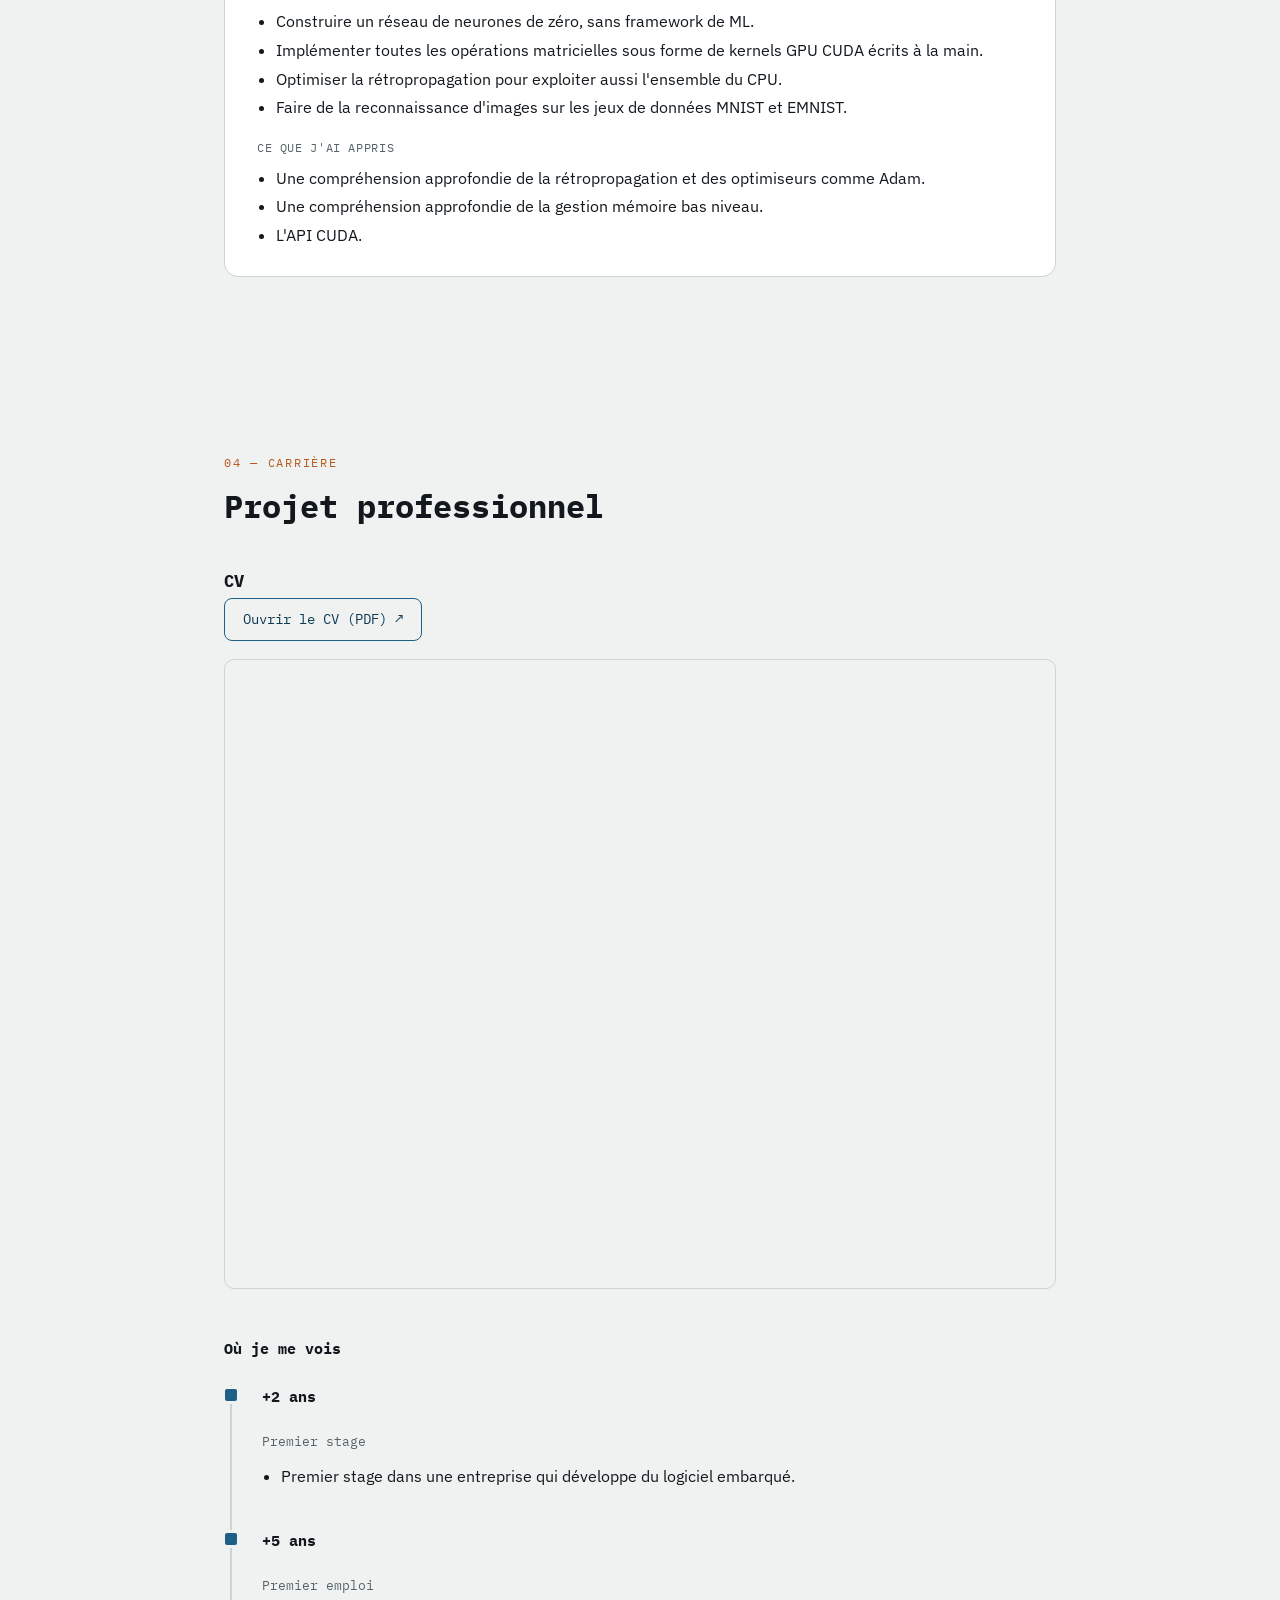
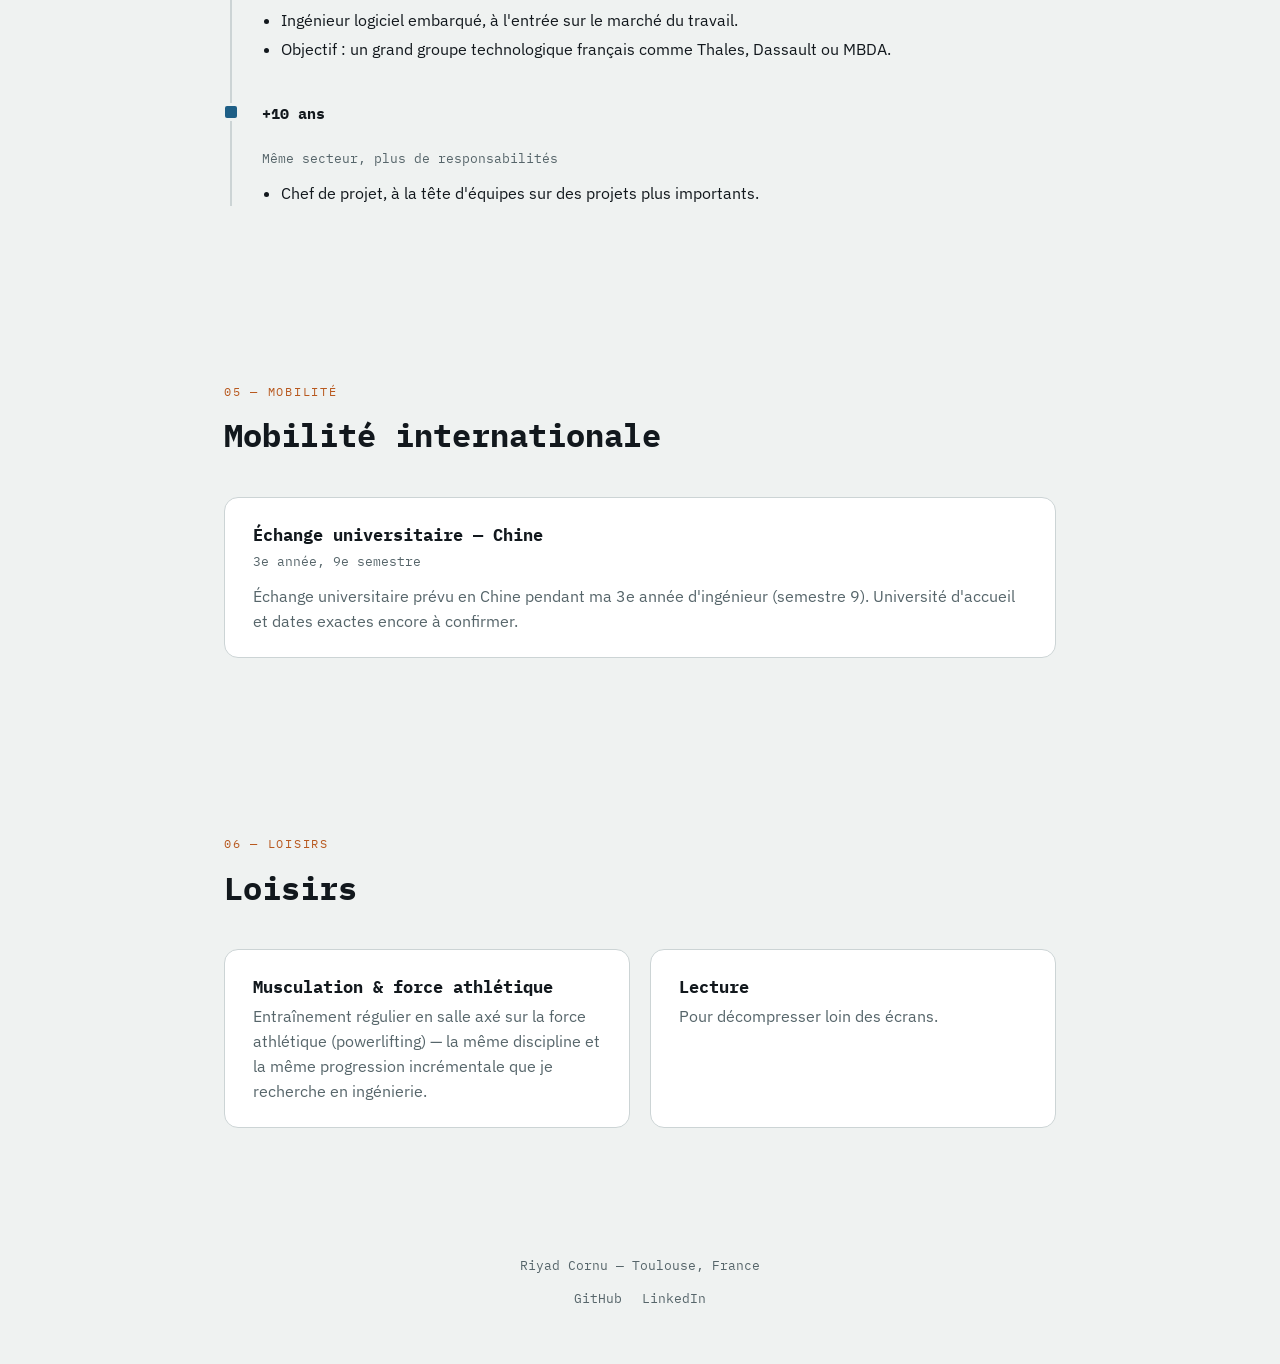
==== commit 80896d9c: "Ajout d'un projet en cours" ====
--- a/fr/index.html
+++ b/fr/index.html
@@ -120,6 +120,7 @@
                 <h3>Langages systèmes &amp; bas niveau</h3>
                 <div class="chip-row">
                     <span class="chip">C</span>
+                    <span class="chip">C++</span>
                     <span class="chip">Rust</span>
                     <span class="chip">Ada</span>
                     <span class="chip">CUDA</span>
@@ -130,6 +131,7 @@
                 <h3>Calcul scientifique &amp; appliqué</h3>
                 <div class="chip-row">
                     <span class="chip">Python</span>
+                    <span class="chip">PyQt6</span>
                     <span class="chip">MATLAB</span>
                 </div>
             </div>
@@ -180,6 +182,26 @@
         <section class="section" id="projects">
             <p class="eyebrow">03 — Projets</p>
             <h2>Projets personnels</h2>
+
+            <article class="project-card">
+                <div class="project-head">
+                    <h3>MechData-Automation Suite</h3>
+                    <span class="status-badge status-progress">En cours</span>
+                </div>
+                <small>Dépouillement et validation de calculs de structures mécaniques · Python, C++, PyQt6</small>
+
+                <p class="block-label">Objectifs</p>
+                <ul>
+                    <li>Concevoir un logiciel desktop de dépouillement et de validation de calculs de structures mécaniques.</li>
+                    <li>Implémenter un couplage multi-langages : une IHM Python appelant des routines scientifiques écrites en C++.</li>
+                    <li>Automatiser l'extraction des données et la génération de rapports synthétiques au format PDF.</li>
+                </ul>
+                <p class="block-label">Ce que j'ai appris jusqu'ici</p>
+                <ul>
+                    <li>Concevoir une interface desktop avec PyQt6.</li>
+                    <li>Utiliser puis créer une bibliothèque C++ exposée à Python via des bindings, pour appeler les routines de calcul depuis l'IHM.</li>
+                </ul>
+            </article>
 
             <article class="project-card">
                 <div class="project-head">
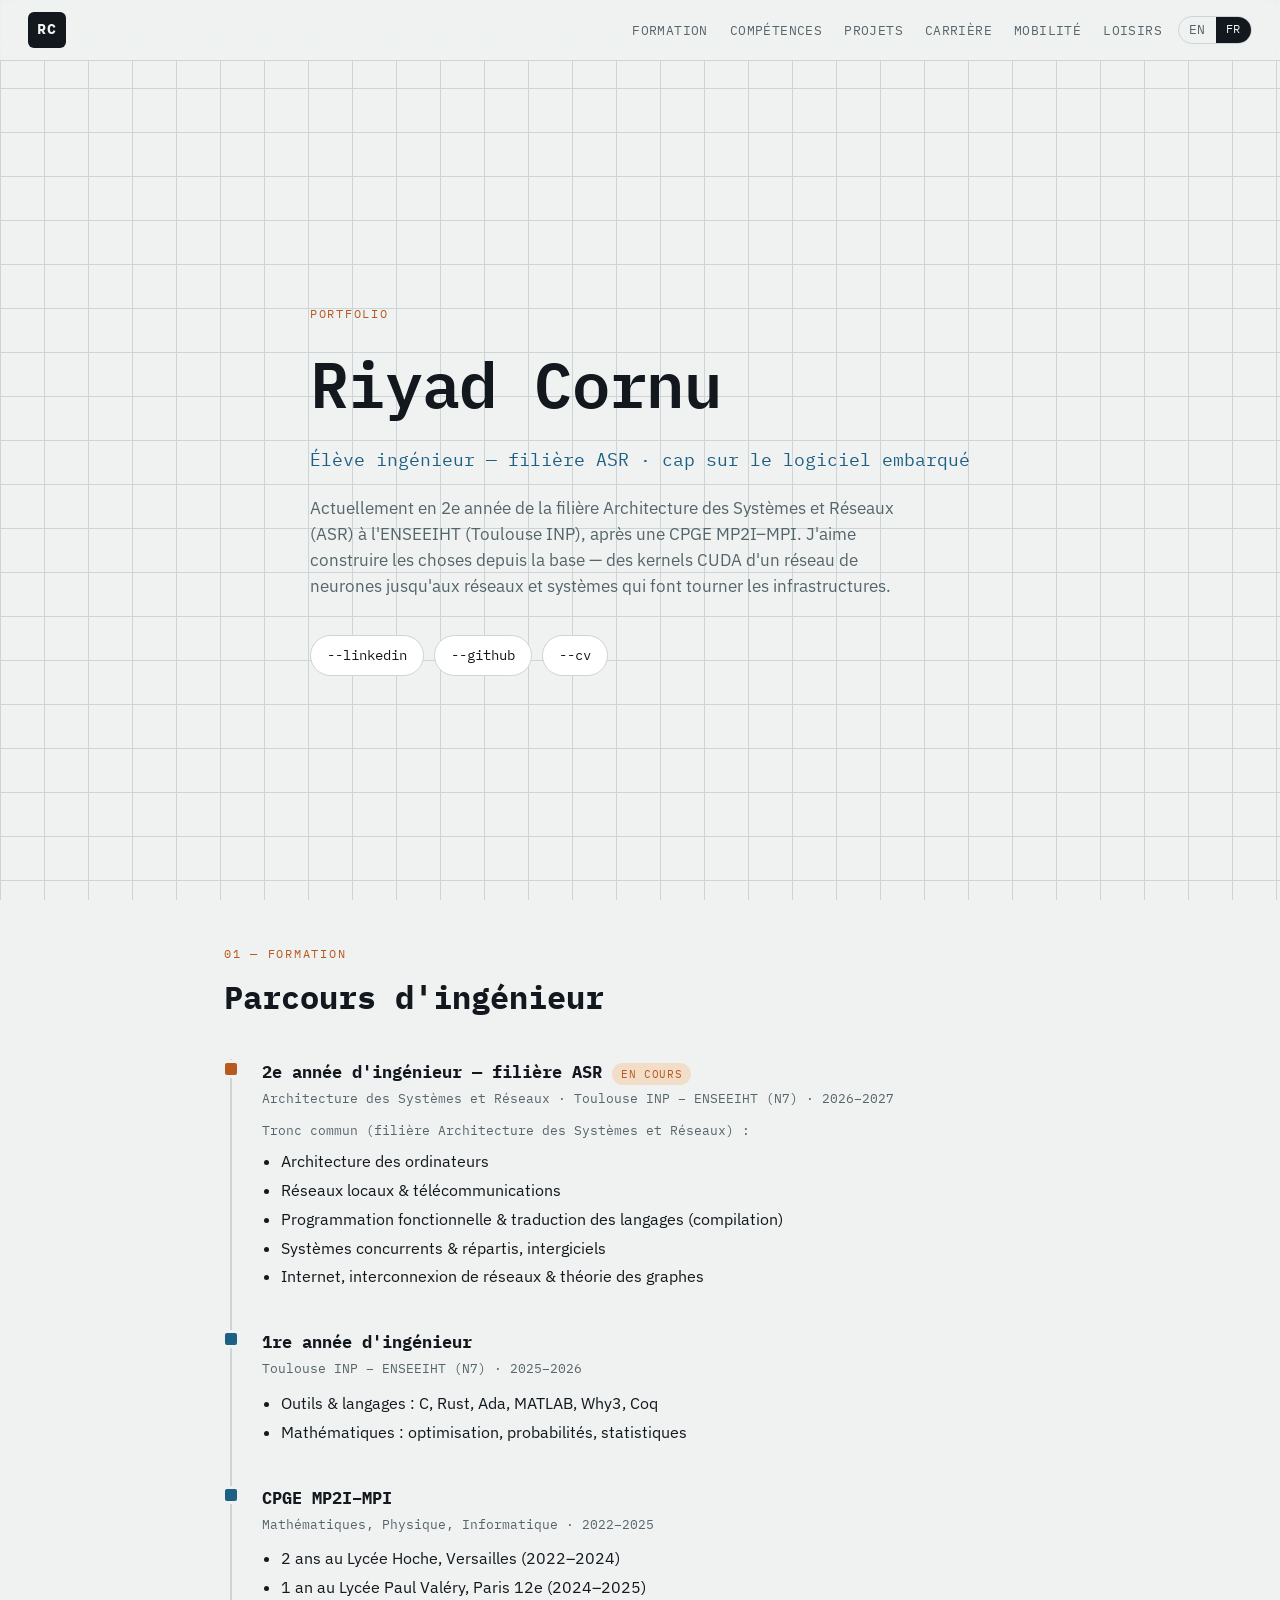
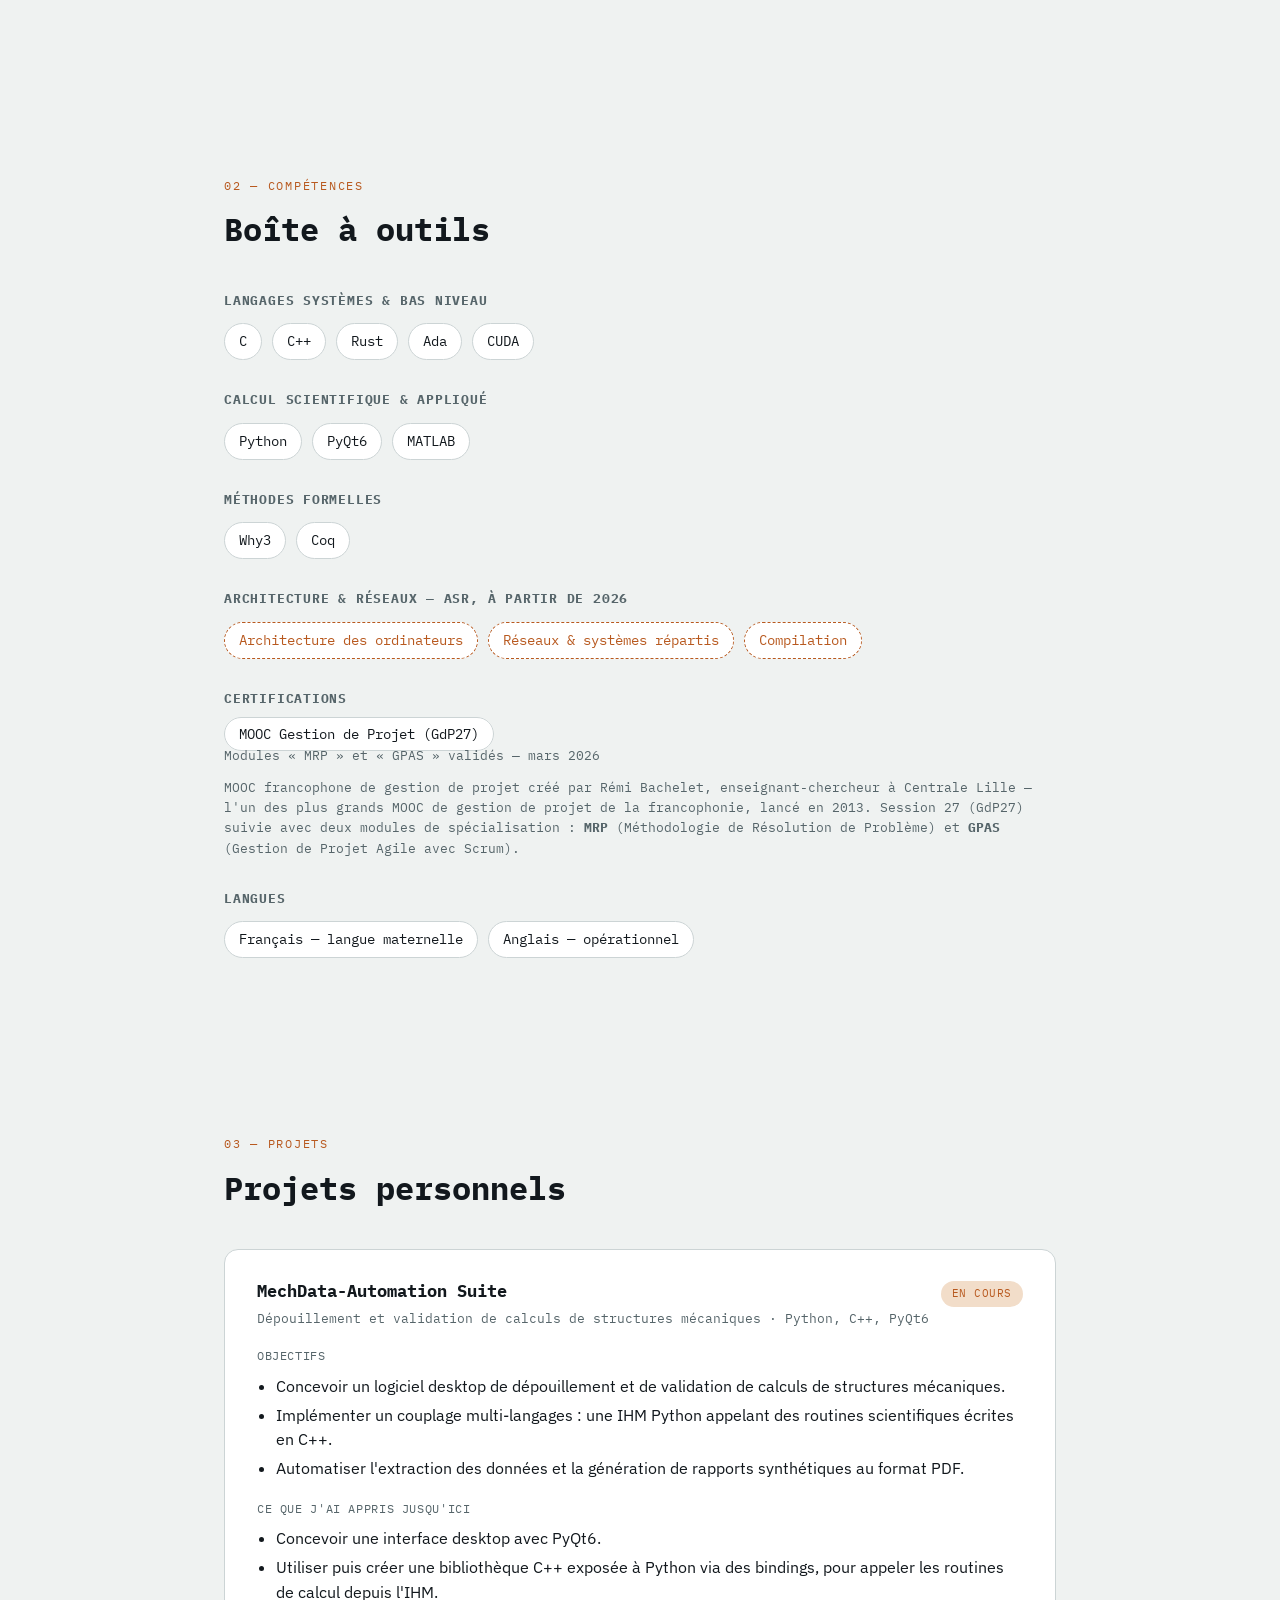
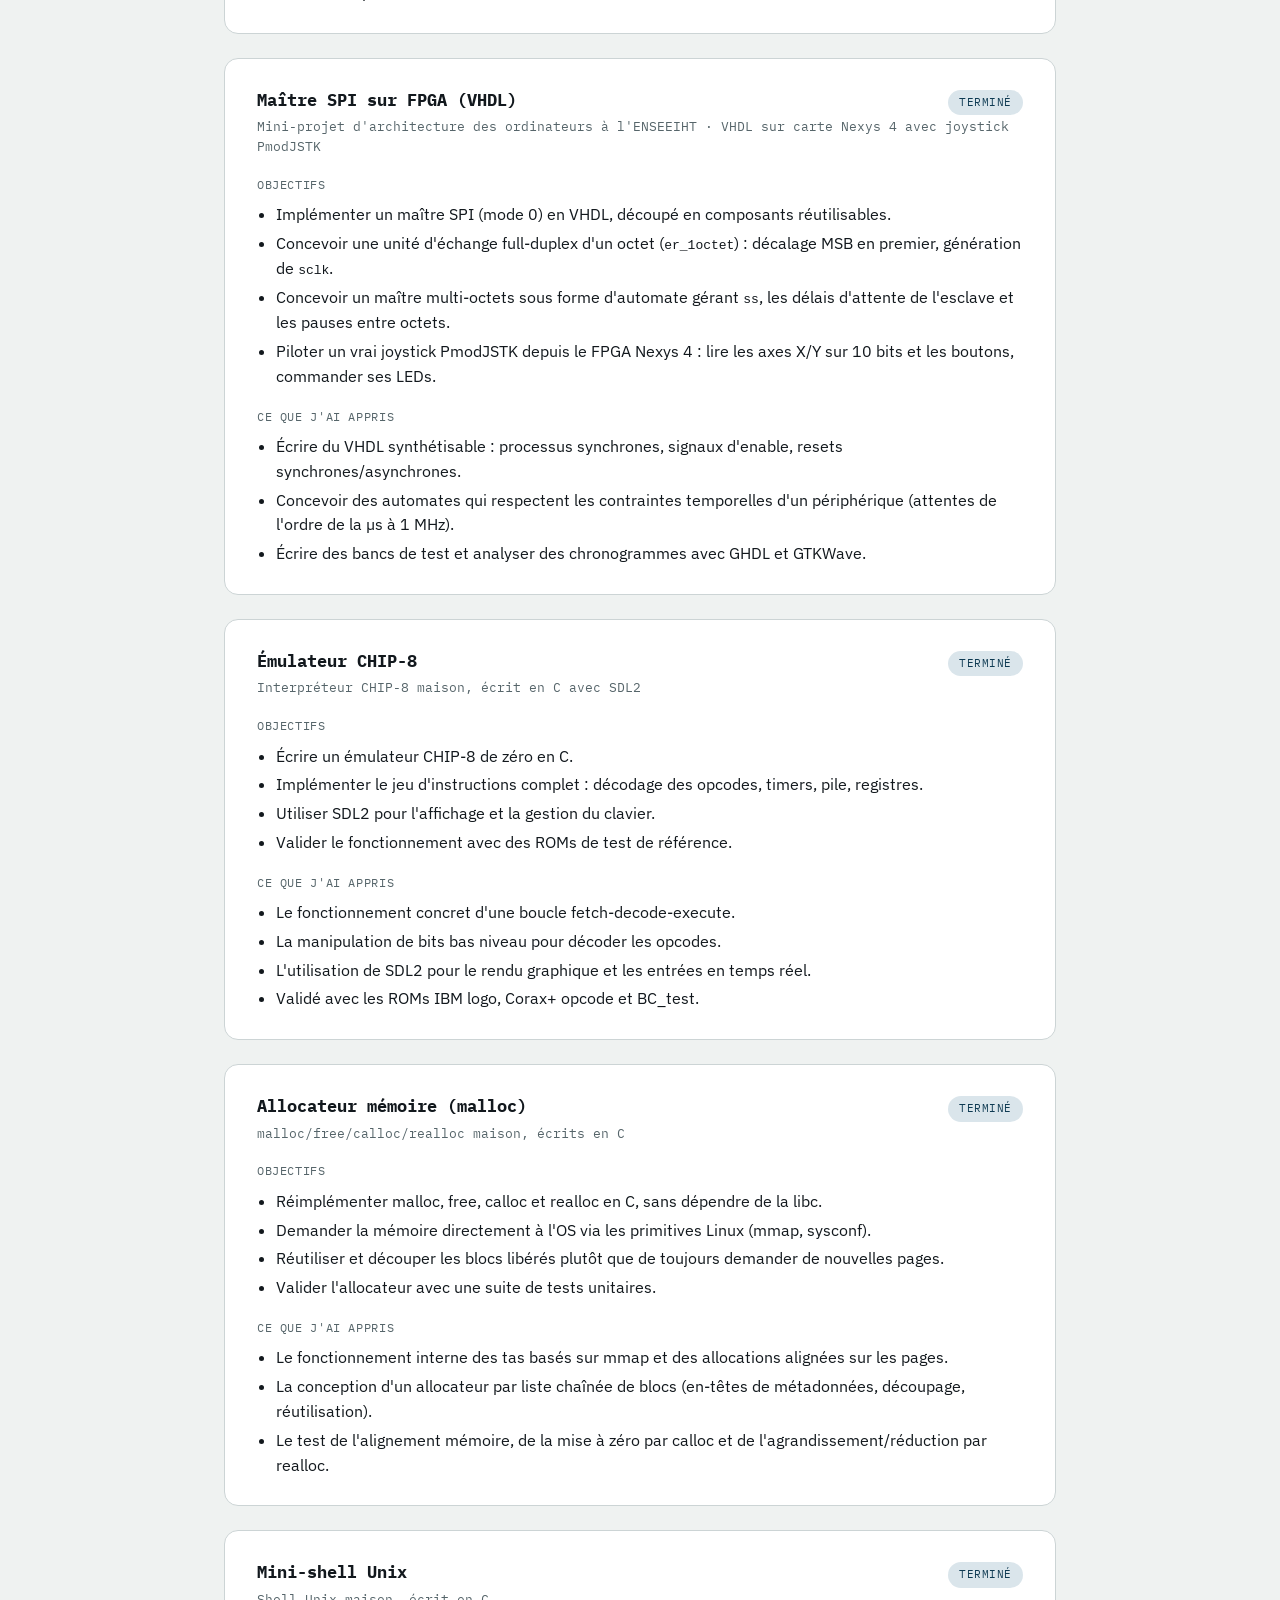
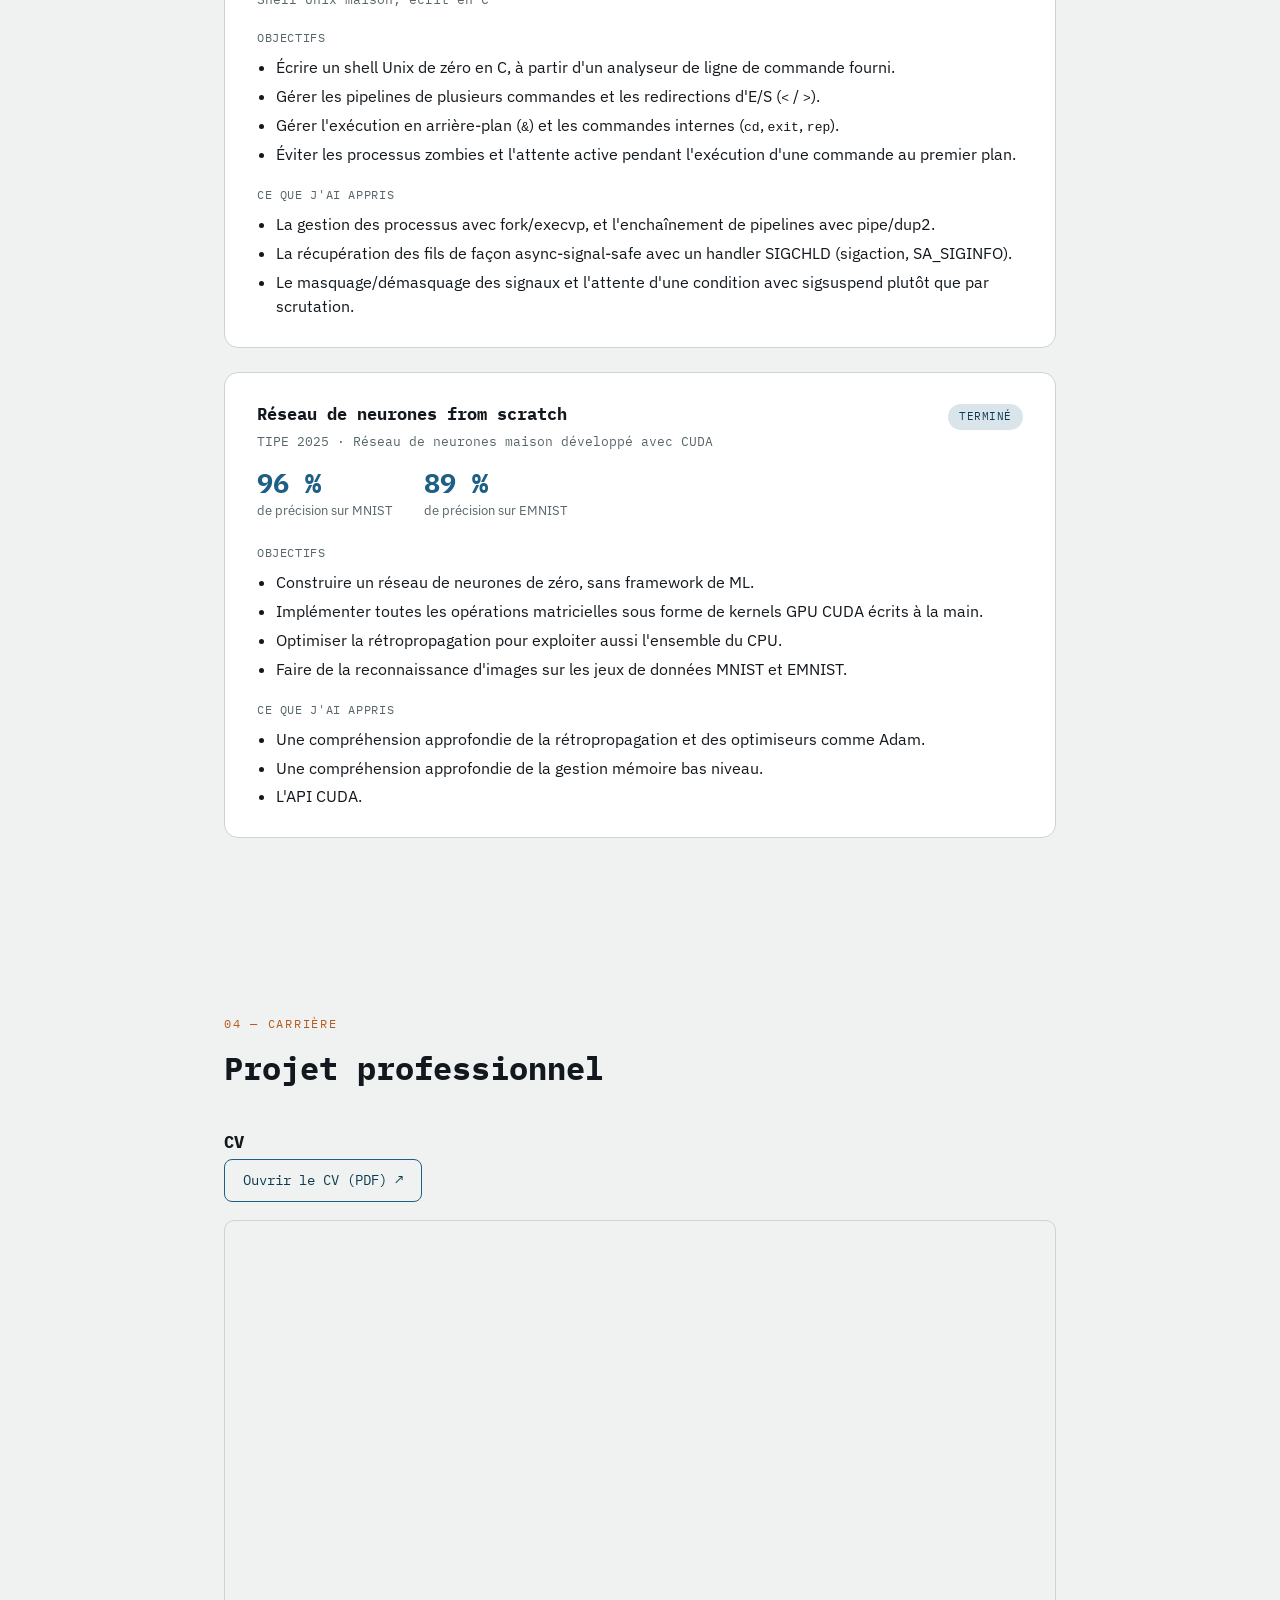
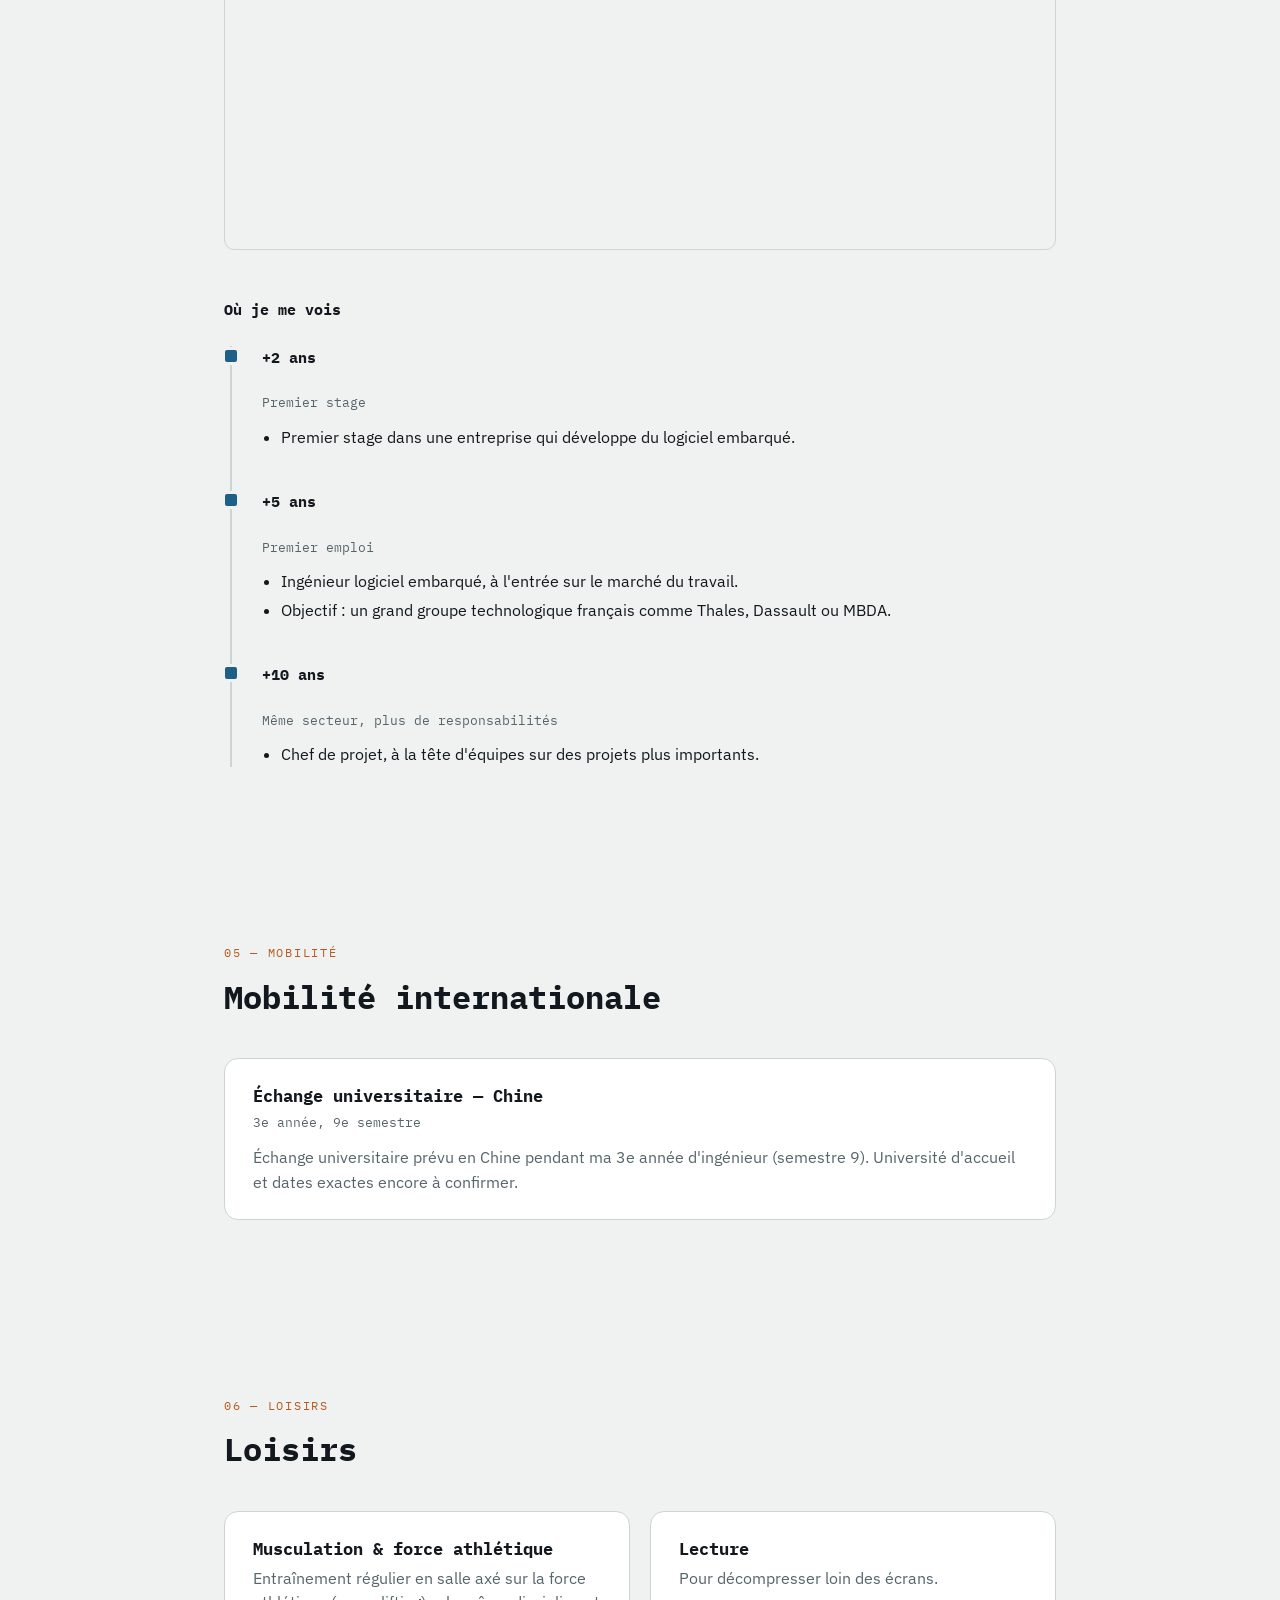
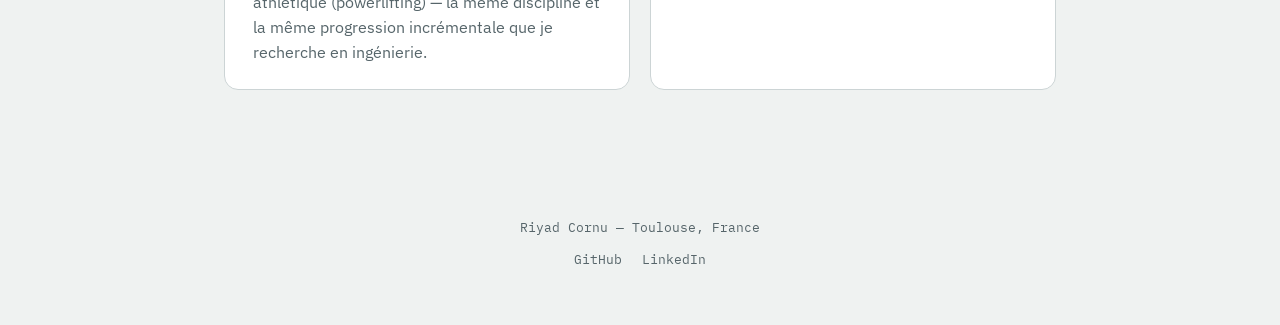
==== commit dbc1404e: "Ajout du projet Maître SPI sur FPGA (VHDL) Co-Authored-By: Claude Opus 5.5 <noreply@anthropic.com>" ====
--- a/fr/index.html
+++ b/fr/index.html
@@ -205,6 +205,28 @@
 
             <article class="project-card">
                 <div class="project-head">
+                    <h3>Maître SPI sur FPGA (VHDL)</h3>
+                    <span class="status-badge status-done">Terminé</span>
+                </div>
+                <small>Mini-projet d'architecture des ordinateurs à l'ENSEEIHT · VHDL sur carte Nexys 4 avec joystick PmodJSTK</small>
+
+                <p class="block-label">Objectifs</p>
+                <ul>
+                    <li>Implémenter un maître SPI (mode 0) en VHDL, découpé en composants réutilisables.</li>
+                    <li>Concevoir une unité d'échange full-duplex d'un octet (<code>er_1octet</code>) : décalage MSB en premier, génération de <code>sclk</code>.</li>
+                    <li>Concevoir un maître multi-octets sous forme d'automate gérant <code>ss</code>, les délais d'attente de l'esclave et les pauses entre octets.</li>
+                    <li>Piloter un vrai joystick PmodJSTK depuis le FPGA Nexys 4 : lire les axes X/Y sur 10 bits et les boutons, commander ses LEDs.</li>
+                </ul>
+                <p class="block-label">Ce que j'ai appris</p>
+                <ul>
+                    <li>Écrire du VHDL synthétisable : processus synchrones, signaux d'enable, resets synchrones/asynchrones.</li>
+                    <li>Concevoir des automates qui respectent les contraintes temporelles d'un périphérique (attentes de l'ordre de la µs à 1&nbsp;MHz).</li>
+                    <li>Écrire des bancs de test et analyser des chronogrammes avec GHDL et GTKWave.</li>
+                </ul>
+            </article>
+
+            <article class="project-card">
+                <div class="project-head">
                     <h3>Émulateur CHIP-8</h3>
                     <span class="status-badge status-done">Terminé</span>
                 </div>
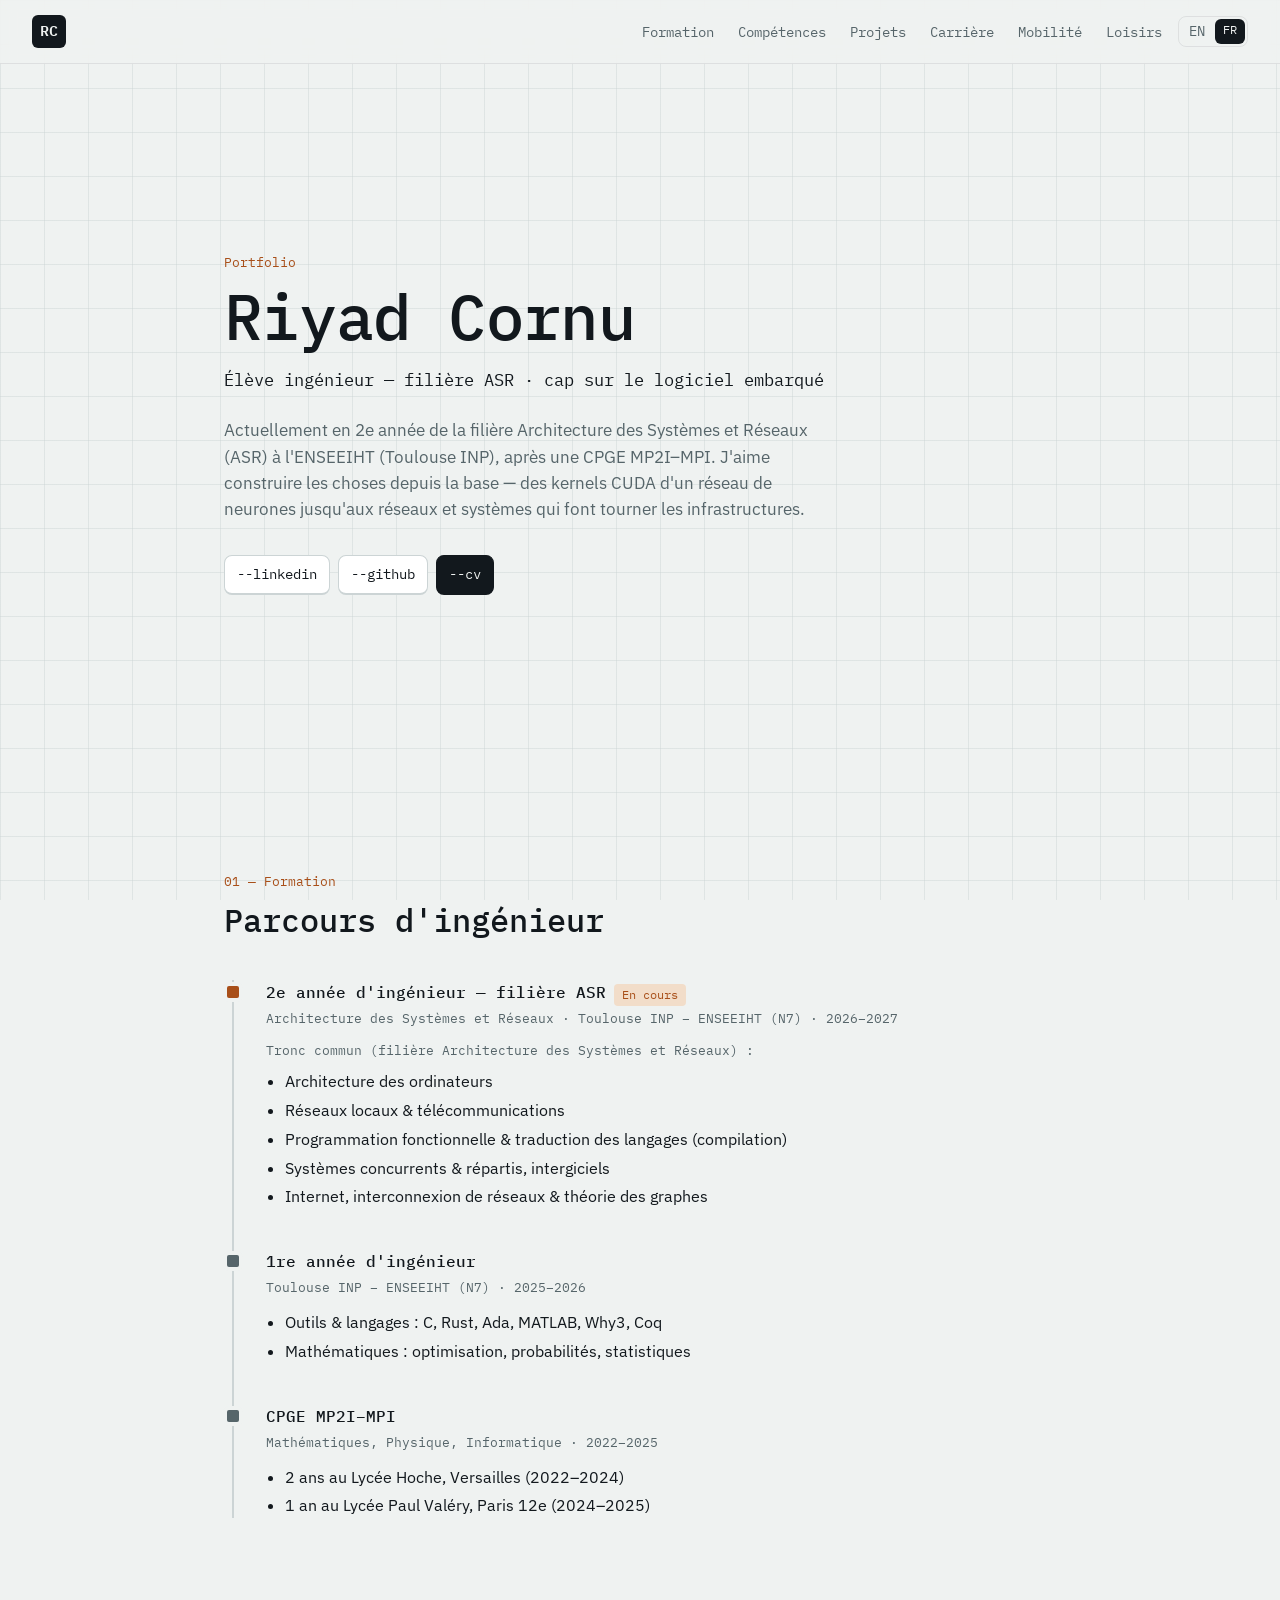
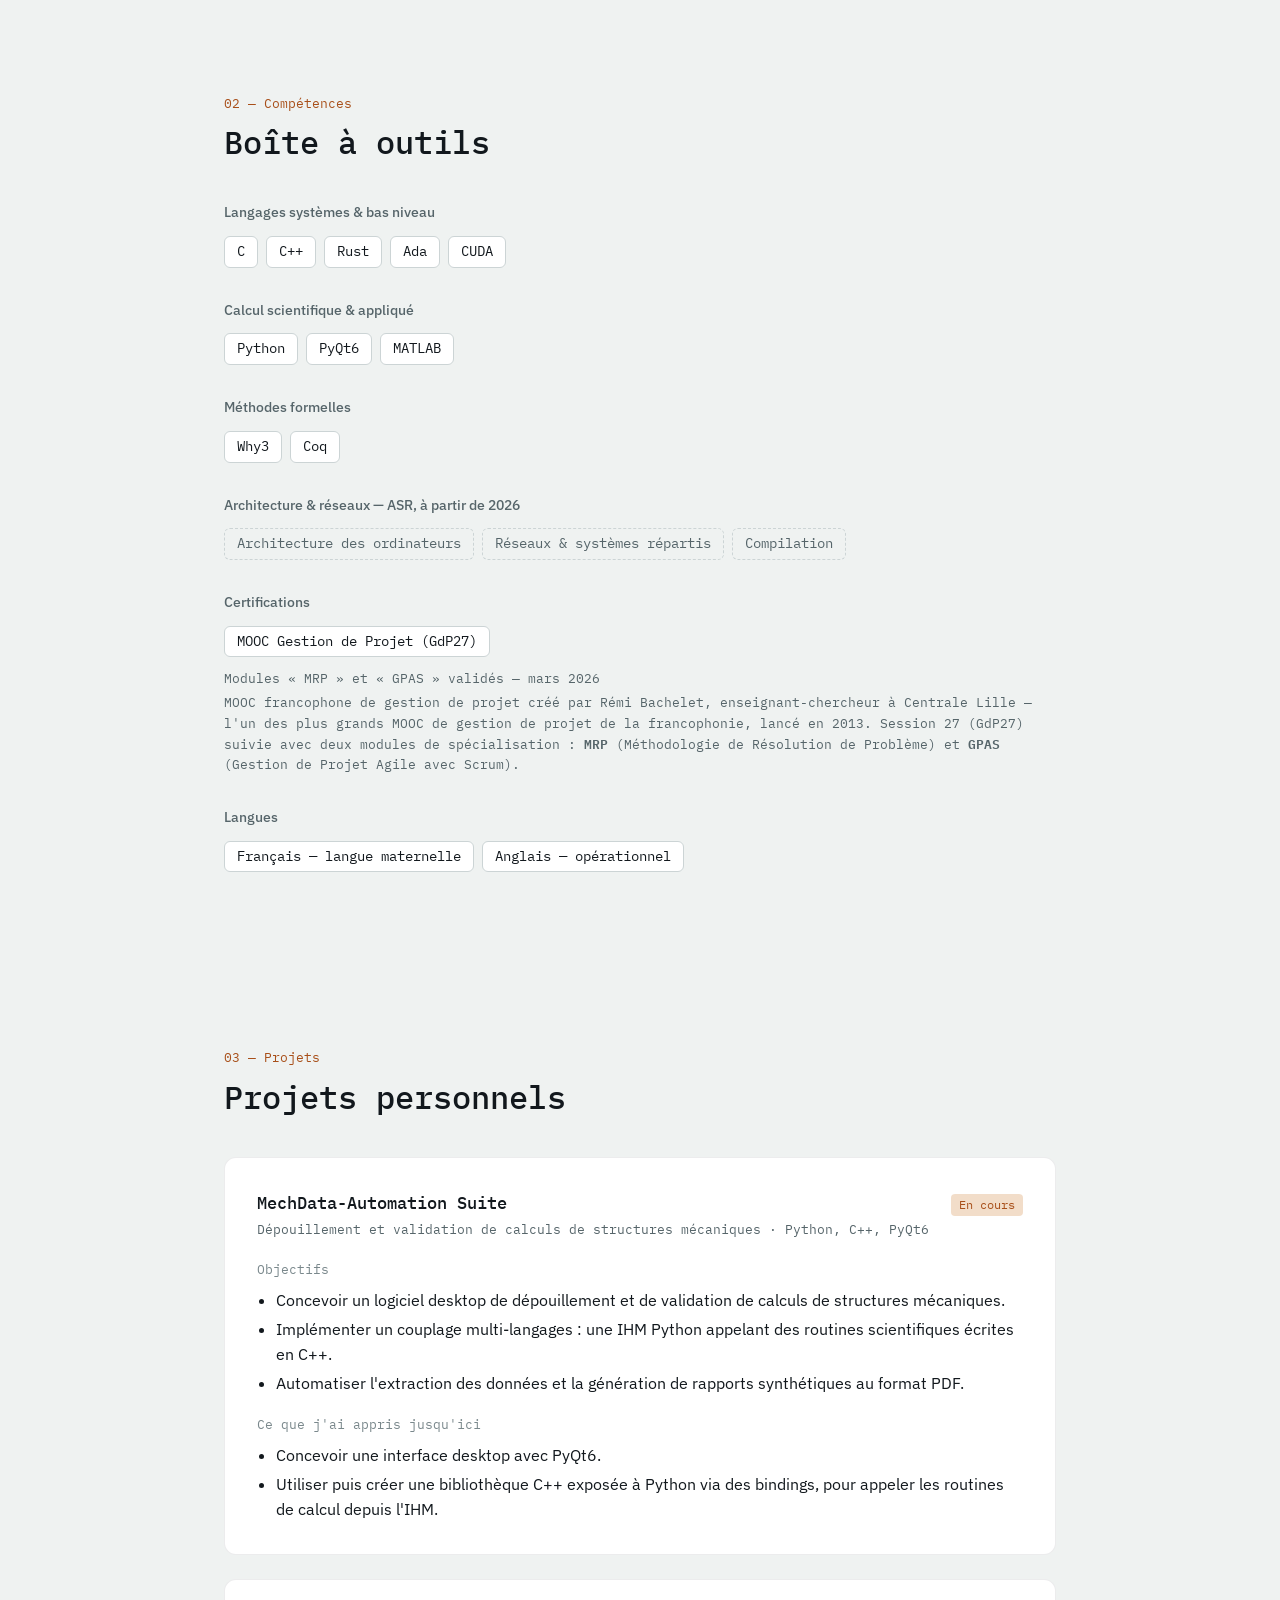
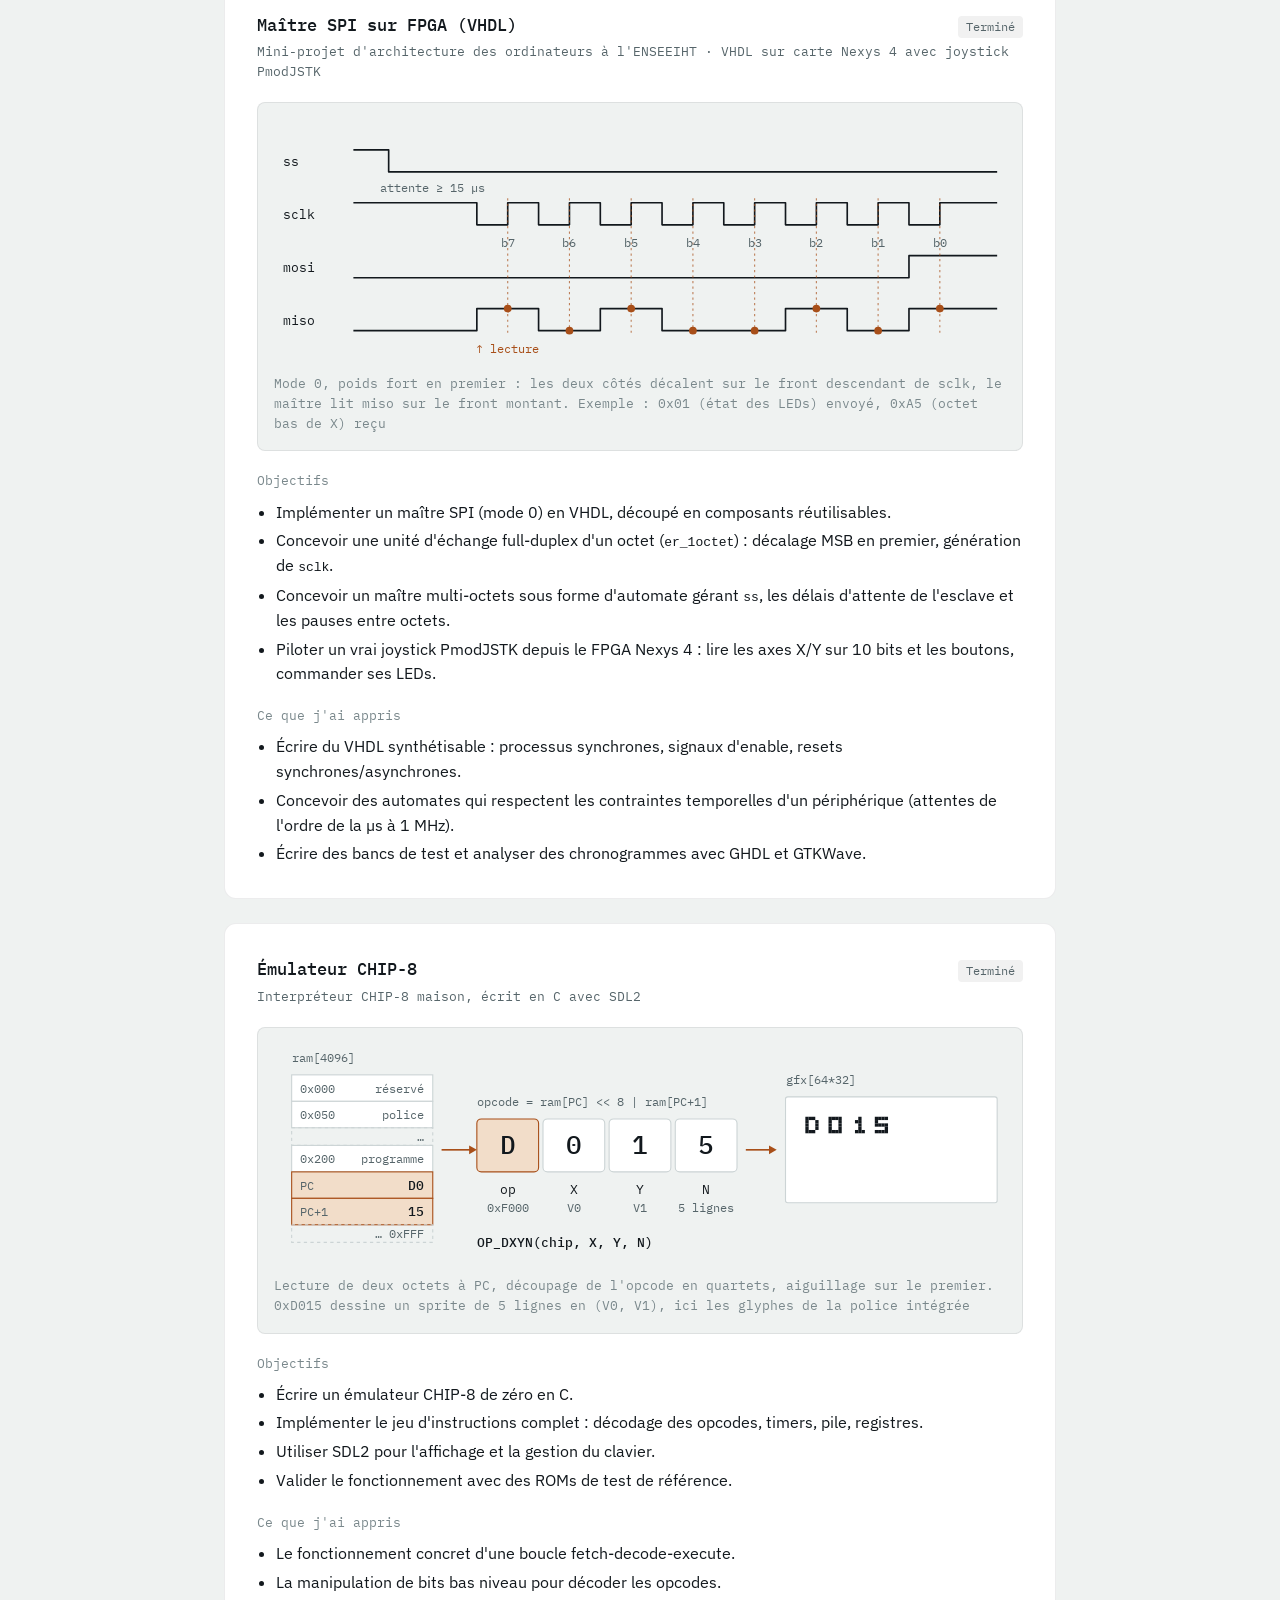
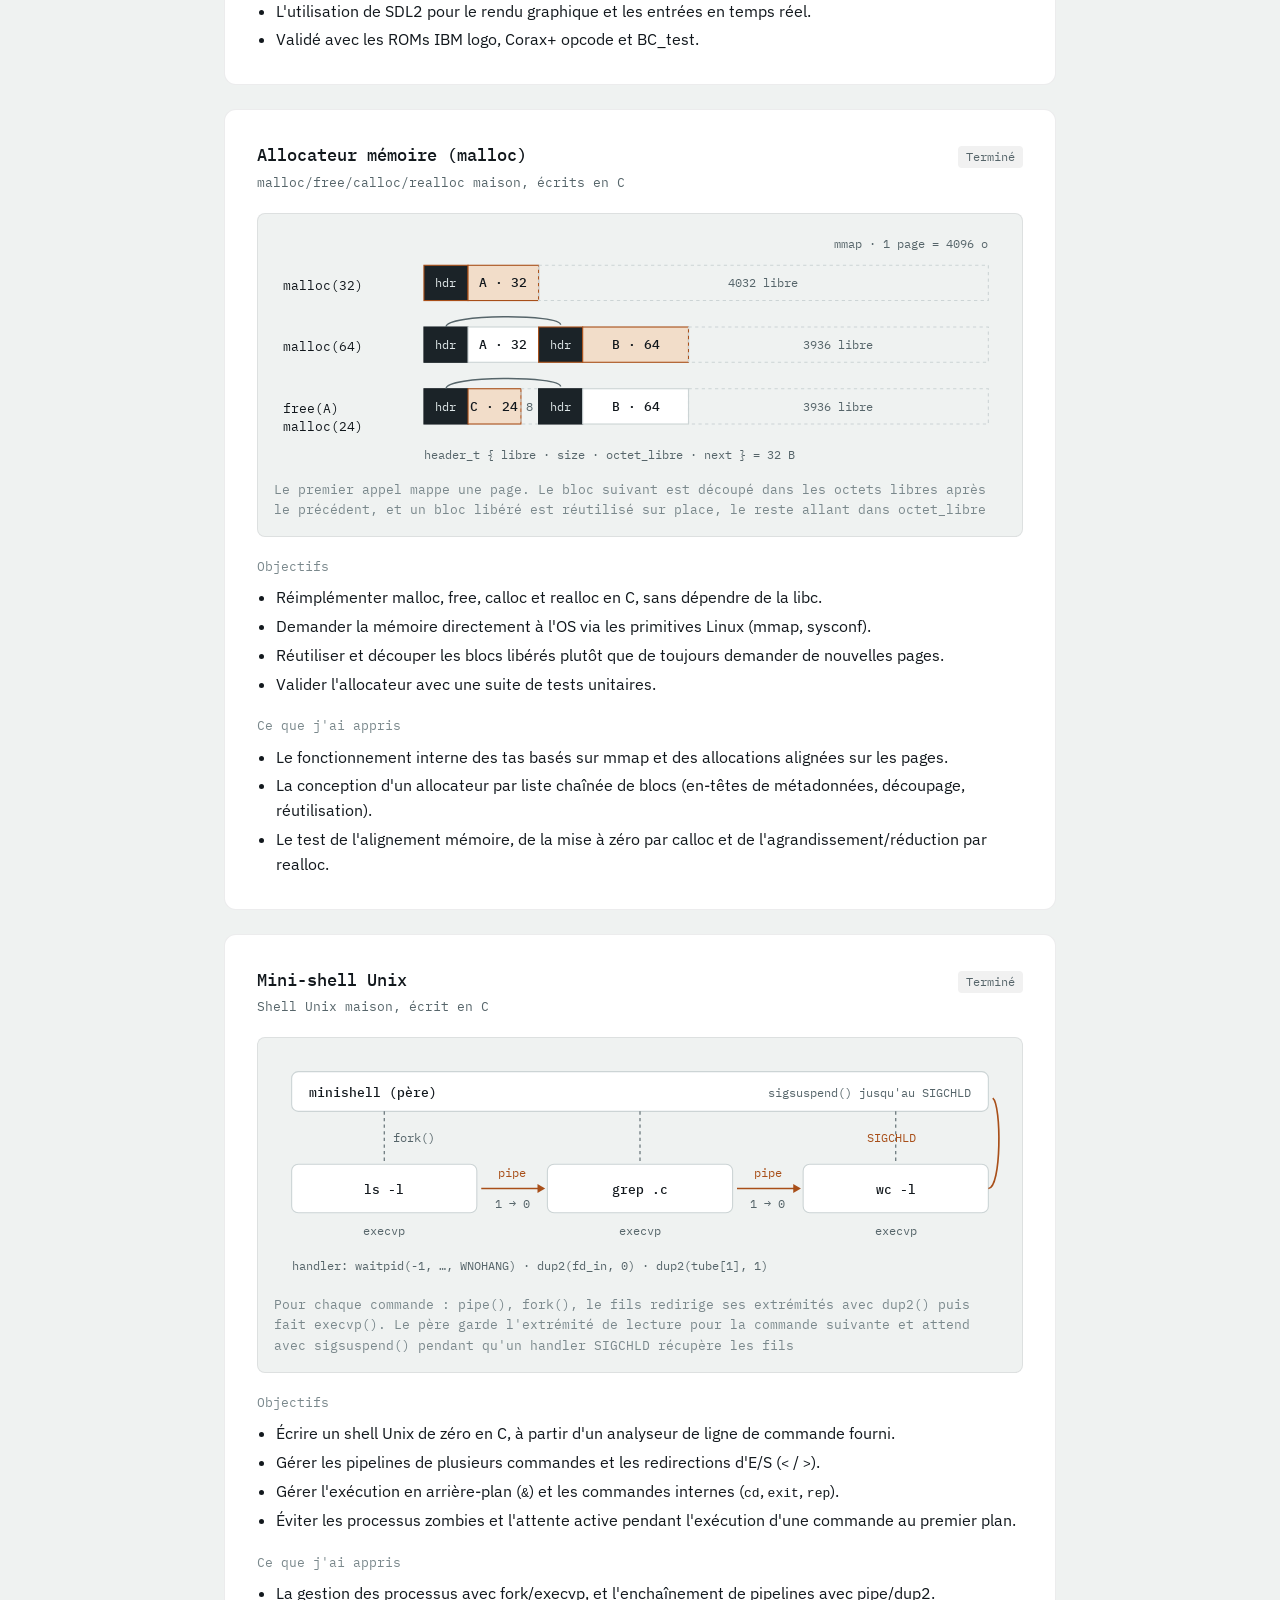
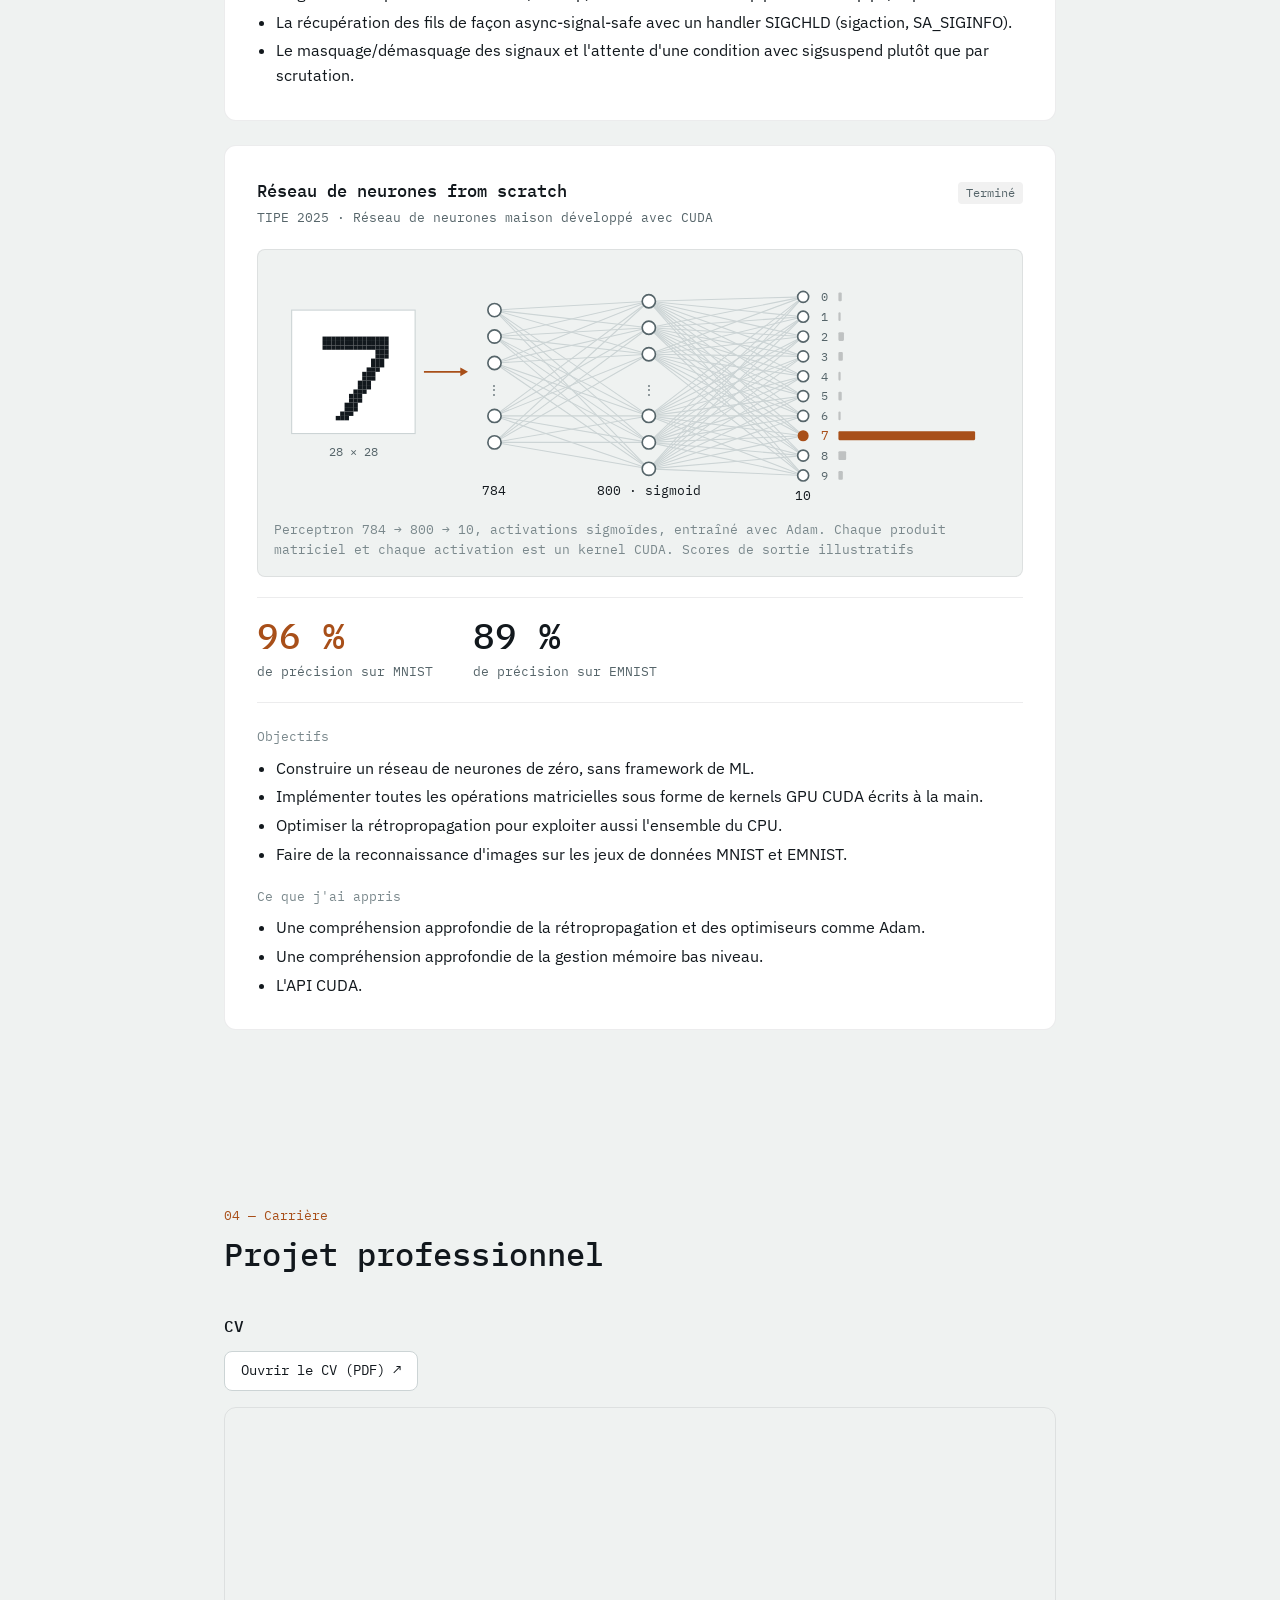
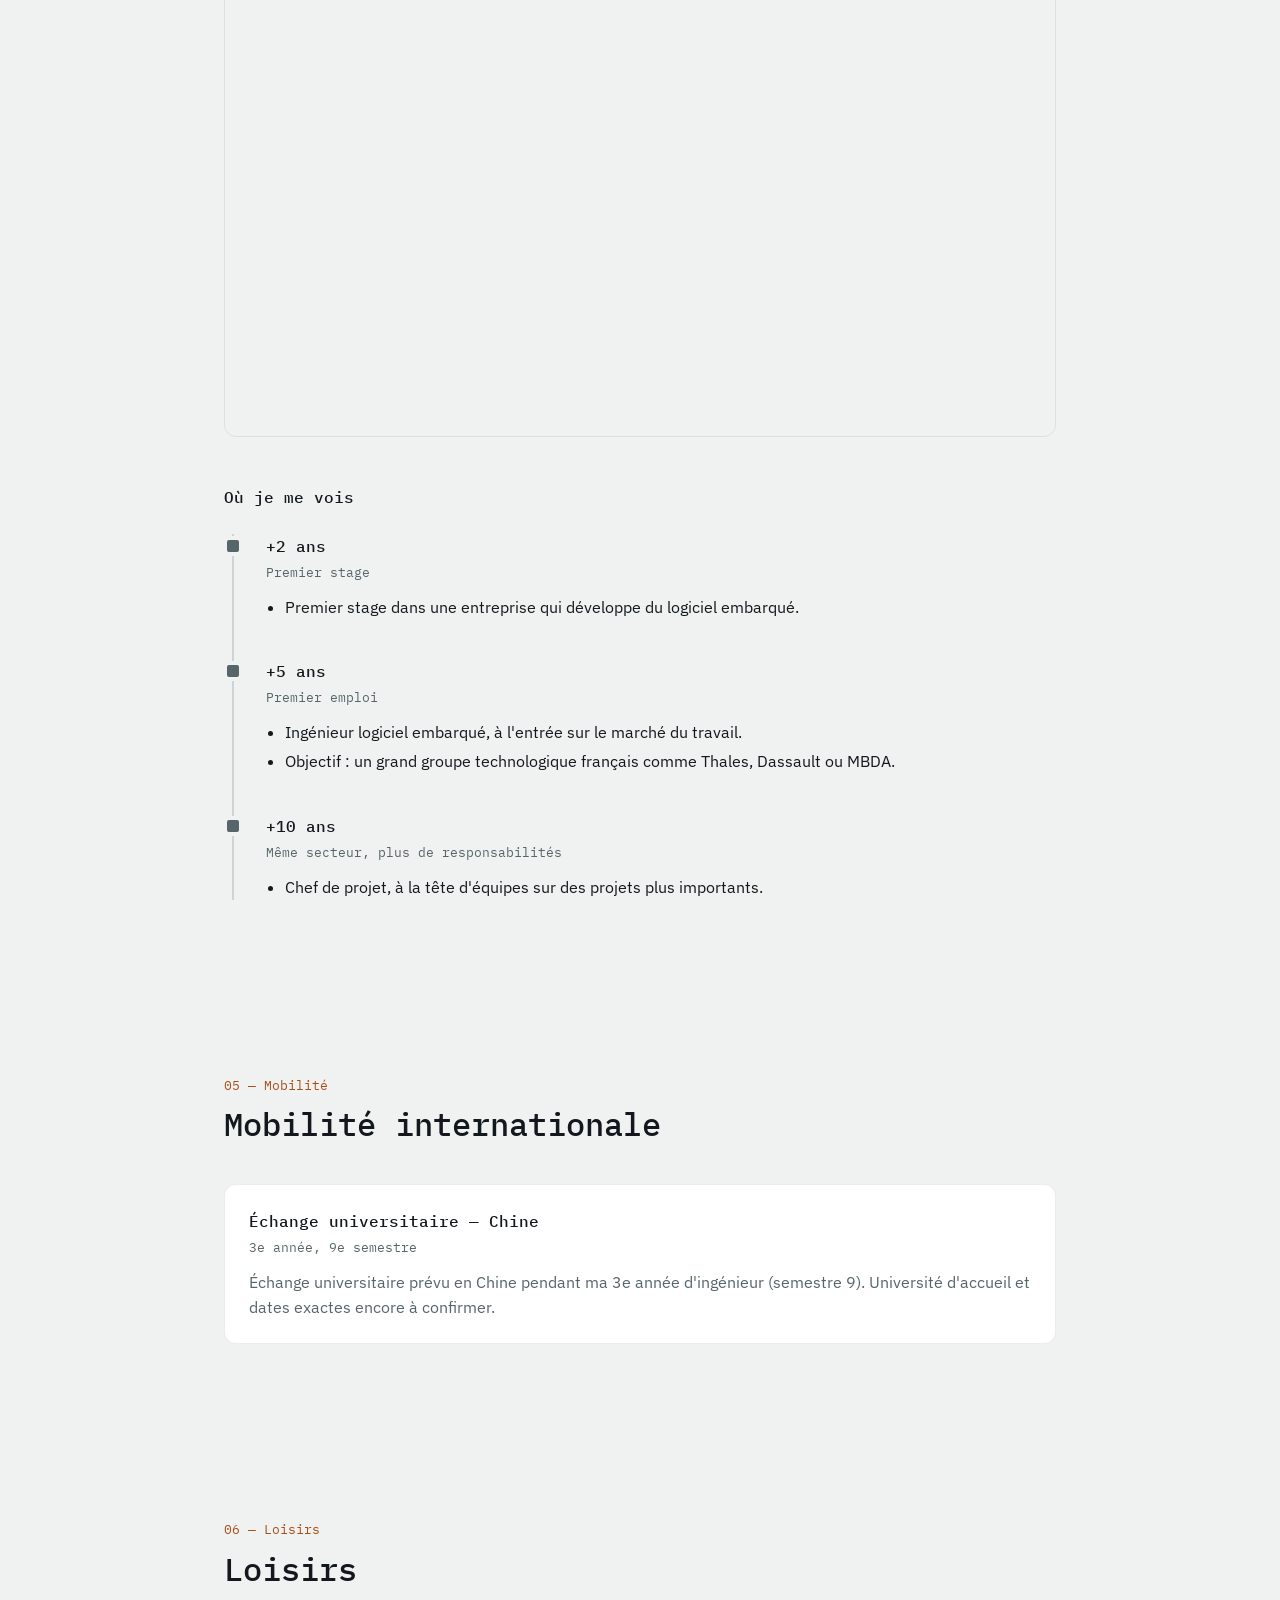
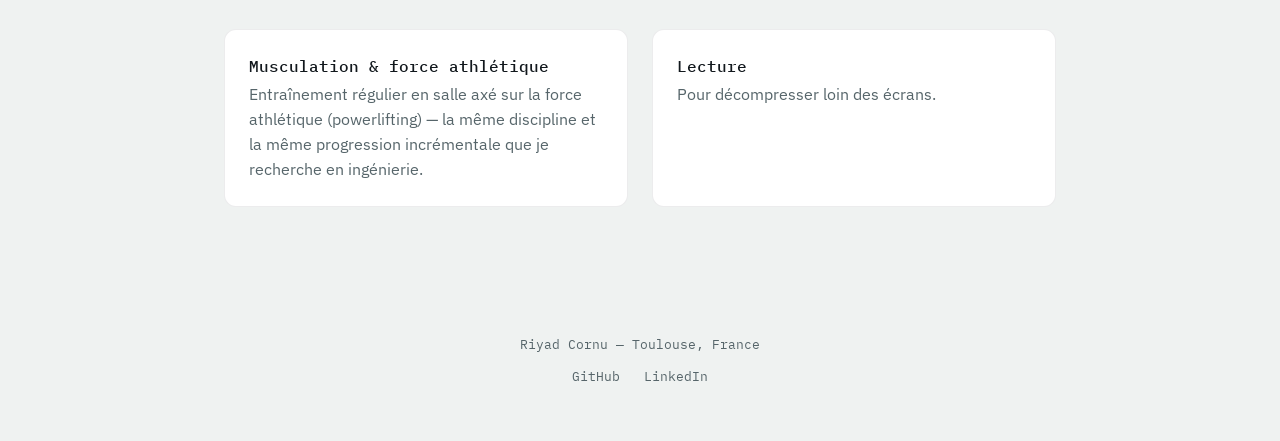
==== commit 44733a68: "Refonte visuelle et schémas des projets - Cuivre comme seul accent, quadrillage atténué, libellés sa" ====
--- a/fr/index.html
+++ b/fr/index.html
@@ -20,7 +20,7 @@
 
     <link rel="preconnect" href="https://fonts.googleapis.com">
     <link rel="preconnect" href="https://fonts.gstatic.com" crossorigin>
-    <link href="https://fonts.googleapis.com/css2?family=IBM+Plex+Mono:wght@400;500;600;700&family=IBM+Plex+Sans:wght@400;500;600&display=swap" rel="stylesheet">
+    <link href="https://fonts.googleapis.com/css2?family=IBM+Plex+Mono:wght@400;500;600&family=IBM+Plex+Sans:wght@400;500;600&display=swap" rel="stylesheet">
 
     <link rel="stylesheet" href="../style/style.css">
 </head>
@@ -62,7 +62,7 @@
                         <span class="flag">--github</span>
                     </a>
                     <a role="listitem" href="#career">
-                        <span class="flag">--cv</span>
+                        <span class="flag flag-primary">--cv</span>
                     </a>
                 </div>
             </div>
@@ -156,7 +156,7 @@
             <div class="tool-group">
                 <h3>Certifications</h3>
                 <div class="chip-row">
-                    <a href="https://mooc.gestiondeprojet.pm/" target="_blank" rel="noopener" style="text-decoration:none;">
+                    <a href="https://mooc.gestiondeprojet.pm/" target="_blank" rel="noopener" class="chip-link">
                         <span class="chip">MOOC Gestion de Projet (GdP27)</span>
                     </a>
                 </div>
@@ -210,6 +210,46 @@
                 </div>
                 <small>Mini-projet d'architecture des ordinateurs à l'ENSEEIHT · VHDL sur carte Nexys 4 avec joystick PmodJSTK</small>
 
+                <figure class="project-fig">
+                    <svg class="fig" viewBox="0 0 664 220" role="img" aria-label="Chronogramme SPI mode 0 de l'échange d'un octet">
+                        <text class="sig" x="8" y="43">ss</text>
+                        <text class="sig" x="8" y="91">sclk</text>
+                        <text class="sig" x="8" y="139">mosi</text>
+                        <text class="sig" x="8" y="187">miso</text>
+                        <polyline class="wave" points="72,28 104,28 104,48 656,48"/>
+                        <polyline class="wave" points="72,76 184,76 184,96 212,96 212,76 240,76 240,96 268,96 268,76 296,76 296,96 324,96 324,76 352,76 352,96 380,96 380,76 408,76 408,96 436,96 436,76 464,76 464,96 492,96 492,76 520,76 520,96 548,96 548,76 576,76 576,96 604,96 604,76 656,76"/>
+                        <polyline class="wave" points="72,144 184,144 184,144 240,144 240,144 296,144 296,144 352,144 352,144 408,144 408,144 464,144 464,144 520,144 520,144 576,144 576,124 656,124"/>
+                        <polyline class="wave" points="72,192 184,192 184,172 240,172 240,192 296,192 296,172 352,172 352,192 408,192 408,192 464,192 464,172 520,172 520,192 576,192 576,172 656,172"/>
+                        <text class="note" x="144" y="66" text-anchor="middle">attente ≥ 15 µs</text>
+                        <line class="sample" x1="212" y1="72" x2="212" y2="196"/>
+                        <circle class="dot" cx="212" cy="172" r="3.5"/>
+                        <text class="note" x="212" y="116" text-anchor="middle">b7</text>
+                        <line class="sample" x1="268" y1="72" x2="268" y2="196"/>
+                        <circle class="dot" cx="268" cy="192" r="3.5"/>
+                        <text class="note" x="268" y="116" text-anchor="middle">b6</text>
+                        <line class="sample" x1="324" y1="72" x2="324" y2="196"/>
+                        <circle class="dot" cx="324" cy="172" r="3.5"/>
+                        <text class="note" x="324" y="116" text-anchor="middle">b5</text>
+                        <line class="sample" x1="380" y1="72" x2="380" y2="196"/>
+                        <circle class="dot" cx="380" cy="192" r="3.5"/>
+                        <text class="note" x="380" y="116" text-anchor="middle">b4</text>
+                        <line class="sample" x1="436" y1="72" x2="436" y2="196"/>
+                        <circle class="dot" cx="436" cy="192" r="3.5"/>
+                        <text class="note" x="436" y="116" text-anchor="middle">b3</text>
+                        <line class="sample" x1="492" y1="72" x2="492" y2="196"/>
+                        <circle class="dot" cx="492" cy="172" r="3.5"/>
+                        <text class="note" x="492" y="116" text-anchor="middle">b2</text>
+                        <line class="sample" x1="548" y1="72" x2="548" y2="196"/>
+                        <circle class="dot" cx="548" cy="192" r="3.5"/>
+                        <text class="note" x="548" y="116" text-anchor="middle">b1</text>
+                        <line class="sample" x1="604" y1="72" x2="604" y2="196"/>
+                        <circle class="dot" cx="604" cy="172" r="3.5"/>
+                        <text class="note" x="604" y="116" text-anchor="middle">b0</text>
+                        <text class="note acc" x="212" y="212" text-anchor="middle">↑ lecture</text>
+                    </svg>
+                    <figcaption>Mode 0, poids fort en premier : les deux côtés décalent sur le front descendant de sclk, le maître lit miso sur le front montant. Exemple : 0x01 (état des LEDs) envoyé, 0xA5 (octet bas de X) reçu</figcaption>
+                </figure>
+
                 <p class="block-label">Objectifs</p>
                 <ul>
                     <li>Implémenter un maître SPI (mode 0) en VHDL, découpé en composants réutilisables.</li>
@@ -232,6 +272,55 @@
                 </div>
                 <small>Interpréteur CHIP-8 maison, écrit en C avec SDL2</small>
 
+                <figure class="project-fig">
+                    <svg class="fig" viewBox="0 0 664 200" role="img" aria-label="Lecture et décodage de l'opcode CHIP-8 0xD015">
+                        <text class="note" x="16" y="16">ram[4096]</text>
+                        <rect class="cell" x="16" y="28" width="128" height="24"/>
+                        <text class="note" x="24" y="44.0">0x000</text>
+                        <text class="note" x="136" y="44.0" text-anchor="end">réservé</text>
+                        <rect class="cell" x="16" y="52" width="128" height="24"/>
+                        <text class="note" x="24" y="68.0">0x050</text>
+                        <text class="note" x="136" y="68.0" text-anchor="end">police</text>
+                        <rect class="cell-gap" x="16" y="76" width="128" height="16"/>
+                        <text class="note" x="136" y="88.0" text-anchor="end">…</text>
+                        <rect class="cell" x="16" y="92" width="128" height="24"/>
+                        <text class="note" x="24" y="108.0">0x200</text>
+                        <text class="note" x="136" y="108.0" text-anchor="end">programme</text>
+                        <rect class="cell-acc" x="16" y="116" width="128" height="24"/>
+                        <text class="note" x="24" y="132.0">PC</text>
+                        <text class="code" x="136" y="132.0" text-anchor="end">D0</text>
+                        <rect class="cell-acc" x="16" y="140" width="128" height="24"/>
+                        <text class="note" x="24" y="156.0">PC+1</text>
+                        <text class="code" x="136" y="156.0" text-anchor="end">15</text>
+                        <rect class="cell-gap" x="16" y="164" width="128" height="16"/>
+                        <text class="note" x="136" y="176.0" text-anchor="end">… 0xFFF</text>
+                        <line class="arrow" x1="152" y1="96" x2="178" y2="96"/><path class="arrow-head" d="M184 96 l-7 -4 v8 z"/>
+                        <text class="note" x="184" y="56">opcode = ram[PC] &lt;&lt; 8 | ram[PC+1]</text>
+                        <rect class="cell-acc" x="184" y="68" width="56" height="48" rx="4"/>
+                        <text class="big" x="212" y="100" text-anchor="middle">D</text>
+                        <text class="sig" x="212" y="136" text-anchor="middle">op</text>
+                        <text class="note" x="212" y="152" text-anchor="middle">0xF000</text>
+                        <rect class="cell" x="244" y="68" width="56" height="48" rx="4"/>
+                        <text class="big" x="272" y="100" text-anchor="middle">0</text>
+                        <text class="sig" x="272" y="136" text-anchor="middle">X</text>
+                        <text class="note" x="272" y="152" text-anchor="middle">V0</text>
+                        <rect class="cell" x="304" y="68" width="56" height="48" rx="4"/>
+                        <text class="big" x="332" y="100" text-anchor="middle">1</text>
+                        <text class="sig" x="332" y="136" text-anchor="middle">Y</text>
+                        <text class="note" x="332" y="152" text-anchor="middle">V1</text>
+                        <rect class="cell" x="364" y="68" width="56" height="48" rx="4"/>
+                        <text class="big" x="392" y="100" text-anchor="middle">5</text>
+                        <text class="sig" x="392" y="136" text-anchor="middle">N</text>
+                        <text class="note" x="392" y="152" text-anchor="middle">5 lignes</text>
+                        <text class="code" x="184" y="184">OP_DXYN(chip, X, Y, N)</text>
+                        <line class="arrow" x1="428" y1="96" x2="450" y2="96"/><path class="arrow-head" d="M456 96 l-7 -4 v8 z"/>
+                        <text class="note" x="464" y="36">gfx[64*32]</text>
+                        <rect class="screen" x="464" y="48" width="192" height="96" rx="2"/>
+                        <g class="px"><rect x="482" y="66" width="3" height="3"/><rect x="485" y="66" width="3" height="3"/><rect x="488" y="66" width="3" height="3"/><rect x="482" y="69" width="3" height="3"/><rect x="491" y="69" width="3" height="3"/><rect x="482" y="72" width="3" height="3"/><rect x="491" y="72" width="3" height="3"/><rect x="482" y="75" width="3" height="3"/><rect x="491" y="75" width="3" height="3"/><rect x="482" y="78" width="3" height="3"/><rect x="485" y="78" width="3" height="3"/><rect x="488" y="78" width="3" height="3"/><rect x="503" y="66" width="3" height="3"/><rect x="506" y="66" width="3" height="3"/><rect x="509" y="66" width="3" height="3"/><rect x="512" y="66" width="3" height="3"/><rect x="503" y="69" width="3" height="3"/><rect x="512" y="69" width="3" height="3"/><rect x="503" y="72" width="3" height="3"/><rect x="512" y="72" width="3" height="3"/><rect x="503" y="75" width="3" height="3"/><rect x="512" y="75" width="3" height="3"/><rect x="503" y="78" width="3" height="3"/><rect x="506" y="78" width="3" height="3"/><rect x="509" y="78" width="3" height="3"/><rect x="512" y="78" width="3" height="3"/><rect x="530" y="66" width="3" height="3"/><rect x="527" y="69" width="3" height="3"/><rect x="530" y="69" width="3" height="3"/><rect x="530" y="72" width="3" height="3"/><rect x="530" y="75" width="3" height="3"/><rect x="527" y="78" width="3" height="3"/><rect x="530" y="78" width="3" height="3"/><rect x="533" y="78" width="3" height="3"/><rect x="545" y="66" width="3" height="3"/><rect x="548" y="66" width="3" height="3"/><rect x="551" y="66" width="3" height="3"/><rect x="554" y="66" width="3" height="3"/><rect x="545" y="69" width="3" height="3"/><rect x="545" y="72" width="3" height="3"/><rect x="548" y="72" width="3" height="3"/><rect x="551" y="72" width="3" height="3"/><rect x="554" y="72" width="3" height="3"/><rect x="554" y="75" width="3" height="3"/><rect x="545" y="78" width="3" height="3"/><rect x="548" y="78" width="3" height="3"/><rect x="551" y="78" width="3" height="3"/><rect x="554" y="78" width="3" height="3"/></g>
+                    </svg>
+                    <figcaption>Lecture de deux octets à PC, découpage de l'opcode en quartets, aiguillage sur le premier. 0xD015 dessine un sprite de 5 lignes en (V0, V1), ici les glyphes de la police intégrée</figcaption>
+                </figure>
+
                 <p class="block-label">Objectifs</p>
                 <ul>
                     <li>Écrire un émulateur CHIP-8 de zéro en C.</li>
@@ -255,6 +344,48 @@
                 </div>
                 <small>malloc/free/calloc/realloc maison, écrits en C</small>
 
+                <figure class="project-fig">
+                    <svg class="fig" viewBox="0 0 664 216" role="img" aria-label="Placement des blocs de mon_malloc dans une page mmap">
+                        <text class="note" x="648" y="16" text-anchor="end">mmap · 1 page = 4096 o</text>
+                        <text class="sig" x="8" y="54">malloc(32)</text>
+                        <rect class="cell-hdr-new" x="136" y="32" width="40" height="32"/>
+                        <text class="hdr-text" x="156.0" y="52" text-anchor="middle">hdr</text>
+                        <rect class="cell-acc" x="176" y="32" width="64" height="32"/>
+                        <text class="code" x="208.0" y="52" text-anchor="middle">A · 32</text>
+                        <rect class="cell-gap" x="240" y="32" width="408" height="32"/>
+                        <text class="note" x="444.0" y="52" text-anchor="middle">4032 libre</text>
+                        <text class="sig" x="8" y="110">malloc(64)</text>
+                        <rect class="cell-hdr" x="136" y="88" width="40" height="32"/>
+                        <text class="hdr-text" x="156.0" y="108" text-anchor="middle">hdr</text>
+                        <rect class="cell" x="176" y="88" width="64" height="32"/>
+                        <text class="code" x="208.0" y="108" text-anchor="middle">A · 32</text>
+                        <rect class="cell-hdr-new" x="240" y="88" width="40" height="32"/>
+                        <text class="hdr-text" x="260.0" y="108" text-anchor="middle">hdr</text>
+                        <rect class="cell-acc" x="280" y="88" width="96" height="32"/>
+                        <text class="code" x="328.0" y="108" text-anchor="middle">B · 64</text>
+                        <rect class="cell-gap" x="376" y="88" width="272" height="32"/>
+                        <text class="note" x="512.0" y="108" text-anchor="middle">3936 libre</text>
+                        <path class="link" d="M156 88 C156 76 260 76 260 86"/>
+                        <text class="sig" x="8" y="166">free(A)</text>
+                        <text class="sig" x="8" y="182">malloc(24)</text>
+                        <rect class="cell-hdr" x="136" y="144" width="40" height="32"/>
+                        <text class="hdr-text" x="156.0" y="164" text-anchor="middle">hdr</text>
+                        <rect class="cell-acc" x="176" y="144" width="48" height="32"/>
+                        <text class="code" x="200.0" y="164" text-anchor="middle">C · 24</text>
+                        <rect class="cell-gap" x="224" y="144" width="16" height="32"/>
+                        <text class="note" x="232.0" y="164" text-anchor="middle">8</text>
+                        <rect class="cell-hdr" x="240" y="144" width="40" height="32"/>
+                        <text class="hdr-text" x="260.0" y="164" text-anchor="middle">hdr</text>
+                        <rect class="cell" x="280" y="144" width="96" height="32"/>
+                        <text class="code" x="328.0" y="164" text-anchor="middle">B · 64</text>
+                        <rect class="cell-gap" x="376" y="144" width="272" height="32"/>
+                        <text class="note" x="512.0" y="164" text-anchor="middle">3936 libre</text>
+                        <path class="link" d="M156 144 C156 132 260 132 260 142"/>
+                        <text class="note" x="136" y="208">header_t { libre · size · octet_libre · next } = 32 B</text>
+                    </svg>
+                    <figcaption>Le premier appel mappe une page. Le bloc suivant est découpé dans les octets libres après le précédent, et un bloc libéré est réutilisé sur place, le reste allant dans octet_libre</figcaption>
+                </figure>
+
                 <p class="block-label">Objectifs</p>
                 <ul>
                     <li>Réimplémenter malloc, free, calloc et realloc en C, sans dépendre de la libc.</li>
@@ -277,6 +408,37 @@
                 </div>
                 <small>Shell Unix maison, écrit en C</small>
 
+                <figure class="project-fig">
+                    <svg class="fig" viewBox="0 0 664 208" role="img" aria-label="Mini-shell exécutant le pipeline ls -l | grep .c | wc -l">
+                        <rect class="cell" x="16" y="16" width="632" height="36" rx="6"/>
+                        <text class="code" x="32" y="39">minishell (père)</text>
+                        <text class="note" x="632" y="39" text-anchor="end">sigsuspend() jusqu'au SIGCHLD</text>
+                        <line class="fork" x1="100" y1="52" x2="100" y2="100"/>
+                        <rect class="cell" x="16" y="100" width="168" height="44" rx="6"/>
+                        <text class="code" x="100" y="127" text-anchor="middle">ls -l</text>
+                        <text class="note" x="100" y="164" text-anchor="middle">execvp</text>
+                        <line class="fork" x1="332" y1="52" x2="332" y2="100"/>
+                        <rect class="cell" x="248" y="100" width="168" height="44" rx="6"/>
+                        <text class="code" x="332" y="127" text-anchor="middle">grep .c</text>
+                        <text class="note" x="332" y="164" text-anchor="middle">execvp</text>
+                        <line class="fork" x1="564" y1="52" x2="564" y2="100"/>
+                        <rect class="cell" x="480" y="100" width="168" height="44" rx="6"/>
+                        <text class="code" x="564" y="127" text-anchor="middle">wc -l</text>
+                        <text class="note" x="564" y="164" text-anchor="middle">execvp</text>
+                        <text class="note" x="108" y="80">fork()</text>
+                        <line class="arrow" x1="188" y1="122" x2="240" y2="122"/><path class="arrow-head" d="M246 122 l-7 -4 v8 z"/>
+                        <text class="note acc" x="216" y="112" text-anchor="middle">pipe</text>
+                        <text class="note" x="216" y="140" text-anchor="middle">1 → 0</text>
+                        <line class="arrow" x1="420" y1="122" x2="472" y2="122"/><path class="arrow-head" d="M478 122 l-7 -4 v8 z"/>
+                        <text class="note acc" x="448" y="112" text-anchor="middle">pipe</text>
+                        <text class="note" x="448" y="140" text-anchor="middle">1 → 0</text>
+                        <path class="link-acc" d="M648 122 C660 122 660 46 652 40"/>
+                        <text class="note acc" x="560" y="80" text-anchor="middle">SIGCHLD</text>
+                        <text class="note" x="16" y="196">handler: waitpid(-1, …, WNOHANG) · dup2(fd_in, 0) · dup2(tube[1], 1)</text>
+                    </svg>
+                    <figcaption>Pour chaque commande : pipe(), fork(), le fils redirige ses extrémités avec dup2() puis fait execvp(). Le père garde l'extrémité de lecture pour la commande suivante et attend avec sigsuspend() pendant qu'un handler SIGCHLD récupère les fils</figcaption>
+                </figure>
+
                 <p class="block-label">Objectifs</p>
                 <ul>
                     <li>Écrire un shell Unix de zéro en C, à partir d'un analyseur de ligne de commande fourni.</li>
@@ -298,6 +460,63 @@
                     <span class="status-badge status-done">Terminé</span>
                 </div>
                 <small>TIPE 2025 · Réseau de neurones maison développé avec CUDA</small>
+
+                <figure class="project-fig">
+                    <svg class="fig" viewBox="0 0 664 220" role="img" aria-label="Perceptron 784 vers 800 vers 10 classant un 7 manuscrit">
+                        <rect class="cell" x="16" y="40" width="112" height="112"/>
+                        <g class="px"><rect x="44" y="64" width="4" height="4"/><rect x="48" y="64" width="4" height="4"/><rect x="52" y="64" width="4" height="4"/><rect x="56" y="64" width="4" height="4"/><rect x="60" y="64" width="4" height="4"/><rect x="64" y="64" width="4" height="4"/><rect x="68" y="64" width="4" height="4"/><rect x="72" y="64" width="4" height="4"/><rect x="76" y="64" width="4" height="4"/><rect x="80" y="64" width="4" height="4"/><rect x="84" y="64" width="4" height="4"/><rect x="88" y="64" width="4" height="4"/><rect x="92" y="64" width="4" height="4"/><rect x="96" y="64" width="4" height="4"/><rect x="100" y="64" width="4" height="4"/><rect x="44" y="68" width="4" height="4"/><rect x="48" y="68" width="4" height="4"/><rect x="52" y="68" width="4" height="4"/><rect x="56" y="68" width="4" height="4"/><rect x="60" y="68" width="4" height="4"/><rect x="64" y="68" width="4" height="4"/><rect x="68" y="68" width="4" height="4"/><rect x="72" y="68" width="4" height="4"/><rect x="76" y="68" width="4" height="4"/><rect x="80" y="68" width="4" height="4"/><rect x="84" y="68" width="4" height="4"/><rect x="88" y="68" width="4" height="4"/><rect x="92" y="68" width="4" height="4"/><rect x="96" y="68" width="4" height="4"/><rect x="100" y="68" width="4" height="4"/><rect x="44" y="72" width="4" height="4"/><rect x="48" y="72" width="4" height="4"/><rect x="52" y="72" width="4" height="4"/><rect x="56" y="72" width="4" height="4"/><rect x="60" y="72" width="4" height="4"/><rect x="64" y="72" width="4" height="4"/><rect x="68" y="72" width="4" height="4"/><rect x="72" y="72" width="4" height="4"/><rect x="76" y="72" width="4" height="4"/><rect x="80" y="72" width="4" height="4"/><rect x="84" y="72" width="4" height="4"/><rect x="88" y="72" width="4" height="4"/><rect x="92" y="72" width="4" height="4"/><rect x="96" y="72" width="4" height="4"/><rect x="100" y="72" width="4" height="4"/><rect x="92" y="76" width="4" height="4"/><rect x="96" y="76" width="4" height="4"/><rect x="100" y="76" width="4" height="4"/><rect x="92" y="80" width="4" height="4"/><rect x="96" y="80" width="4" height="4"/><rect x="100" y="80" width="4" height="4"/><rect x="88" y="84" width="4" height="4"/><rect x="92" y="84" width="4" height="4"/><rect x="96" y="84" width="4" height="4"/><rect x="88" y="88" width="4" height="4"/><rect x="92" y="88" width="4" height="4"/><rect x="96" y="88" width="4" height="4"/><rect x="84" y="92" width="4" height="4"/><rect x="88" y="92" width="4" height="4"/><rect x="92" y="92" width="4" height="4"/><rect x="80" y="96" width="4" height="4"/><rect x="84" y="96" width="4" height="4"/><rect x="88" y="96" width="4" height="4"/><rect x="80" y="100" width="4" height="4"/><rect x="84" y="100" width="4" height="4"/><rect x="88" y="100" width="4" height="4"/><rect x="76" y="104" width="4" height="4"/><rect x="80" y="104" width="4" height="4"/><rect x="84" y="104" width="4" height="4"/><rect x="76" y="108" width="4" height="4"/><rect x="80" y="108" width="4" height="4"/><rect x="84" y="108" width="4" height="4"/><rect x="72" y="112" width="4" height="4"/><rect x="76" y="112" width="4" height="4"/><rect x="80" y="112" width="4" height="4"/><rect x="68" y="116" width="4" height="4"/><rect x="72" y="116" width="4" height="4"/><rect x="76" y="116" width="4" height="4"/><rect x="68" y="120" width="4" height="4"/><rect x="72" y="120" width="4" height="4"/><rect x="76" y="120" width="4" height="4"/><rect x="64" y="124" width="4" height="4"/><rect x="68" y="124" width="4" height="4"/><rect x="72" y="124" width="4" height="4"/><rect x="64" y="128" width="4" height="4"/><rect x="68" y="128" width="4" height="4"/><rect x="72" y="128" width="4" height="4"/><rect x="60" y="132" width="4" height="4"/><rect x="64" y="132" width="4" height="4"/><rect x="68" y="132" width="4" height="4"/><rect x="56" y="136" width="4" height="4"/><rect x="60" y="136" width="4" height="4"/><rect x="64" y="136" width="4" height="4"/></g>
+                        <text class="note" x="72" y="172" text-anchor="middle">28 × 28</text>
+                        <line class="arrow" x1="136" y1="96" x2="170" y2="96"/><path class="arrow-head" d="M176 96 l-7 -4 v8 z"/>
+                        <g class="edge"><line x1="200" y1="40" x2="340" y2="32"/><line x1="200" y1="40" x2="340" y2="56"/><line x1="200" y1="40" x2="340" y2="80"/><line x1="200" y1="40" x2="340" y2="136"/><line x1="200" y1="40" x2="340" y2="160"/><line x1="200" y1="40" x2="340" y2="184"/><line x1="200" y1="64" x2="340" y2="32"/><line x1="200" y1="64" x2="340" y2="56"/><line x1="200" y1="64" x2="340" y2="80"/><line x1="200" y1="64" x2="340" y2="136"/><line x1="200" y1="64" x2="340" y2="160"/><line x1="200" y1="64" x2="340" y2="184"/><line x1="200" y1="88" x2="340" y2="32"/><line x1="200" y1="88" x2="340" y2="56"/><line x1="200" y1="88" x2="340" y2="80"/><line x1="200" y1="88" x2="340" y2="136"/><line x1="200" y1="88" x2="340" y2="160"/><line x1="200" y1="88" x2="340" y2="184"/><line x1="200" y1="136" x2="340" y2="32"/><line x1="200" y1="136" x2="340" y2="56"/><line x1="200" y1="136" x2="340" y2="80"/><line x1="200" y1="136" x2="340" y2="136"/><line x1="200" y1="136" x2="340" y2="160"/><line x1="200" y1="136" x2="340" y2="184"/><line x1="200" y1="160" x2="340" y2="32"/><line x1="200" y1="160" x2="340" y2="56"/><line x1="200" y1="160" x2="340" y2="80"/><line x1="200" y1="160" x2="340" y2="136"/><line x1="200" y1="160" x2="340" y2="160"/><line x1="200" y1="160" x2="340" y2="184"/><line x1="340" y1="32" x2="480" y2="28"/><line x1="340" y1="32" x2="480" y2="46"/><line x1="340" y1="32" x2="480" y2="64"/><line x1="340" y1="32" x2="480" y2="82"/><line x1="340" y1="32" x2="480" y2="100"/><line x1="340" y1="32" x2="480" y2="118"/><line x1="340" y1="32" x2="480" y2="136"/><line x1="340" y1="32" x2="480" y2="154"/><line x1="340" y1="32" x2="480" y2="172"/><line x1="340" y1="32" x2="480" y2="190"/><line x1="340" y1="56" x2="480" y2="28"/><line x1="340" y1="56" x2="480" y2="46"/><line x1="340" y1="56" x2="480" y2="64"/><line x1="340" y1="56" x2="480" y2="82"/><line x1="340" y1="56" x2="480" y2="100"/><line x1="340" y1="56" x2="480" y2="118"/><line x1="340" y1="56" x2="480" y2="136"/><line x1="340" y1="56" x2="480" y2="154"/><line x1="340" y1="56" x2="480" y2="172"/><line x1="340" y1="56" x2="480" y2="190"/><line x1="340" y1="80" x2="480" y2="28"/><line x1="340" y1="80" x2="480" y2="46"/><line x1="340" y1="80" x2="480" y2="64"/><line x1="340" y1="80" x2="480" y2="82"/><line x1="340" y1="80" x2="480" y2="100"/><line x1="340" y1="80" x2="480" y2="118"/><line x1="340" y1="80" x2="480" y2="136"/><line x1="340" y1="80" x2="480" y2="154"/><line x1="340" y1="80" x2="480" y2="172"/><line x1="340" y1="80" x2="480" y2="190"/><line x1="340" y1="136" x2="480" y2="28"/><line x1="340" y1="136" x2="480" y2="46"/><line x1="340" y1="136" x2="480" y2="64"/><line x1="340" y1="136" x2="480" y2="82"/><line x1="340" y1="136" x2="480" y2="100"/><line x1="340" y1="136" x2="480" y2="118"/><line x1="340" y1="136" x2="480" y2="136"/><line x1="340" y1="136" x2="480" y2="154"/><line x1="340" y1="136" x2="480" y2="172"/><line x1="340" y1="136" x2="480" y2="190"/><line x1="340" y1="160" x2="480" y2="28"/><line x1="340" y1="160" x2="480" y2="46"/><line x1="340" y1="160" x2="480" y2="64"/><line x1="340" y1="160" x2="480" y2="82"/><line x1="340" y1="160" x2="480" y2="100"/><line x1="340" y1="160" x2="480" y2="118"/><line x1="340" y1="160" x2="480" y2="136"/><line x1="340" y1="160" x2="480" y2="154"/><line x1="340" y1="160" x2="480" y2="172"/><line x1="340" y1="160" x2="480" y2="190"/><line x1="340" y1="184" x2="480" y2="28"/><line x1="340" y1="184" x2="480" y2="46"/><line x1="340" y1="184" x2="480" y2="64"/><line x1="340" y1="184" x2="480" y2="82"/><line x1="340" y1="184" x2="480" y2="100"/><line x1="340" y1="184" x2="480" y2="118"/><line x1="340" y1="184" x2="480" y2="136"/><line x1="340" y1="184" x2="480" y2="154"/><line x1="340" y1="184" x2="480" y2="172"/><line x1="340" y1="184" x2="480" y2="190"/></g>
+                        <circle class="node" cx="200" cy="40" r="6"/>
+                        <circle class="node" cx="200" cy="64" r="6"/>
+                        <circle class="node" cx="200" cy="88" r="6"/>
+                        <circle class="node" cx="200" cy="136" r="6"/>
+                        <circle class="node" cx="200" cy="160" r="6"/>
+                        <circle class="node" cx="340" cy="32" r="6"/>
+                        <circle class="node" cx="340" cy="56" r="6"/>
+                        <circle class="node" cx="340" cy="80" r="6"/>
+                        <circle class="node" cx="340" cy="136" r="6"/>
+                        <circle class="node" cx="340" cy="160" r="6"/>
+                        <circle class="node" cx="340" cy="184" r="6"/>
+                        <text class="note" x="200" y="116" text-anchor="middle">⋮</text>
+                        <text class="note" x="340" y="116" text-anchor="middle">⋮</text>
+                        <circle class="node" cx="480" cy="28" r="5"/>
+                        <text class="note" x="496" y="32">0</text>
+                        <rect class="bar" x="512" y="24" width="3" height="8" rx="1"/>
+                        <circle class="node" cx="480" cy="46" r="5"/>
+                        <text class="note" x="496" y="50">1</text>
+                        <rect class="bar" x="512" y="42" width="2" height="8" rx="1"/>
+                        <circle class="node" cx="480" cy="64" r="5"/>
+                        <text class="note" x="496" y="68">2</text>
+                        <rect class="bar" x="512" y="60" width="5" height="8" rx="1"/>
+                        <circle class="node" cx="480" cy="82" r="5"/>
+                        <text class="note" x="496" y="86">3</text>
+                        <rect class="bar" x="512" y="78" width="4" height="8" rx="1"/>
+                        <circle class="node" cx="480" cy="100" r="5"/>
+                        <text class="note" x="496" y="104">4</text>
+                        <rect class="bar" x="512" y="96" width="2" height="8" rx="1"/>
+                        <circle class="node" cx="480" cy="118" r="5"/>
+                        <text class="note" x="496" y="122">5</text>
+                        <rect class="bar" x="512" y="114" width="3" height="8" rx="1"/>
+                        <circle class="node" cx="480" cy="136" r="5"/>
+                        <text class="note" x="496" y="140">6</text>
+                        <rect class="bar" x="512" y="132" width="2" height="8" rx="1"/>
+                        <circle class="node-acc" cx="480" cy="154" r="5"/>
+                        <text class="sig acc" x="496" y="158">7</text>
+                        <rect class="bar-acc" x="512" y="150" width="124" height="8" rx="1"/>
+                        <circle class="node" cx="480" cy="172" r="5"/>
+                        <text class="note" x="496" y="176">8</text>
+                        <rect class="bar" x="512" y="168" width="7" height="8" rx="1"/>
+                        <circle class="node" cx="480" cy="190" r="5"/>
+                        <text class="note" x="496" y="194">9</text>
+                        <rect class="bar" x="512" y="186" width="4" height="8" rx="1"/>
+                        <text class="sig" x="200" y="208" text-anchor="middle">784</text>
+                        <text class="sig" x="340" y="208" text-anchor="middle">800 · sigmoid</text>
+                        <text class="sig" x="480" y="212" text-anchor="middle">10</text>
+                    </svg>
+                    <figcaption>Perceptron 784 → 800 → 10, activations sigmoïdes, entraîné avec Adam. Chaque produit matriciel et chaque activation est un kernel CUDA. Scores de sortie illustratifs</figcaption>
+                </figure>
 
                 <div class="stat-row">
                     <div class="stat"><b>96 %</b><span>de précision sur MNIST</span></div>
--- a/style/style.css
+++ b/style/style.css
@@ -1,19 +1,31 @@
 /* ---------------------------------------------------------
    Tokens
+   World: an electronics bench. Datasheet paper, copper traces,
+   silkscreen. Copper is the only accent.
 --------------------------------------------------------- */
 :root {
   --paper: #eff2f1;
   --paper-raised: #ffffff;
   --ink: #12181d;
   --line: #ccd4d5;
-  --trace: #1e5f86;
-  --trace-deep: #0e3a52;
-  --copper: #b8591f;
+  --grid-line: color-mix(in srgb, var(--line) 45%, transparent);
+  --copper: #a84f19;
   --copper-tint: #f2ddc9;
   --graphite: #56656a;
+  --muted: #7a888c;
+  --hairline: color-mix(in srgb, var(--ink) 8%, transparent);
+  --ic-body: #1b2328;
+  --ic-text: #dfe7e9;
 
   --font-mono: 'IBM Plex Mono', 'SFMono-Regular', Consolas, monospace;
   --font-sans: 'IBM Plex Sans', -apple-system, Segoe UI, Helvetica, Arial, sans-serif;
+
+  --radius-tag: 4px;
+  --radius-control: 8px;
+  --radius-card: 12px;
+
+  --ease: cubic-bezier(0.2, 0, 0, 1);
+  --fast: 150ms;
 
   --grid-size: 44px;
 }
@@ -24,11 +36,14 @@
     --paper-raised: #131b20;
     --ink: #dfe7e9;
     --line: #263237;
-    --trace: #6cb8e6;
-    --trace-deep: #9fd3f2;
+    --grid-line: color-mix(in srgb, var(--line) 55%, transparent);
     --copper: #e08b48;
     --copper-tint: #3a2a1c;
     --graphite: #93a3a8;
+    --muted: #6f7f84;
+    --hairline: color-mix(in srgb, var(--ink) 9%, transparent);
+    --ic-body: #05090b;
+    --ic-text: #c7d1d4;
   }
 }
 
@@ -47,8 +62,8 @@
   margin: 0;
   background-color: var(--paper);
   background-image:
-    linear-gradient(to right, var(--line) 1px, transparent 1px),
-    linear-gradient(to bottom, var(--line) 1px, transparent 1px);
+    linear-gradient(to right, var(--grid-line) 1px, transparent 1px),
+    linear-gradient(to bottom, var(--grid-line) 1px, transparent 1px);
   background-size: var(--grid-size) var(--grid-size);
   background-attachment: fixed;
   font-family: var(--font-sans);
@@ -56,14 +71,6 @@
   line-height: 1.55;
 }
 
-@media (prefers-color-scheme: dark) {
-  body {
-    background-image:
-      linear-gradient(to right, var(--line) 1px, transparent 1px),
-      linear-gradient(to bottom, var(--line) 1px, transparent 1px);
-  }
-}
-
 a {
   color: inherit;
 }
@@ -81,9 +88,14 @@
   margin-top: 4px;
 }
 
+b {
+  font-weight: 600;
+}
+
 :focus-visible {
   outline: 2px solid var(--copper);
-  outline-offset: 3px;
+  outline-offset: 2px;
+  border-radius: var(--radius-tag);
 }
 
 @media (prefers-reduced-motion: reduce) {
@@ -108,45 +120,48 @@
   align-items: center;
   justify-content: space-between;
   gap: 16px;
-  padding: 12px 28px;
-  background-color: color-mix(in srgb, var(--paper) 85%, transparent);
+  height: 64px;
+  padding: 0 32px;
+  background-color: color-mix(in srgb, var(--paper) 88%, transparent);
   backdrop-filter: blur(8px);
-  border-bottom: 1px solid var(--line);
+  border-bottom: 1px solid var(--hairline);
 }
 
 .brand {
   font-family: var(--font-mono);
-  font-weight: 700;
-  font-size: 0.95rem;
-  letter-spacing: 0.05em;
+  font-weight: 600;
+  font-size: 0.9375rem;
   background: var(--ink);
   color: var(--paper);
-  padding: 5px 9px;
+  padding: 4px 8px;
   border-radius: 6px;
   text-decoration: none;
   flex-shrink: 0;
 }
 
 nav ul {
+  flex: 1;
   list-style: none;
   margin: 0;
   padding: 0;
   display: flex;
   flex-wrap: wrap;
   justify-content: flex-end;
-  gap: 4px 22px;
+  gap: 4px 24px;
+}
+
+nav li + li {
+  margin-top: 0;
 }
 
 nav a {
   text-decoration: none;
   font-family: var(--font-mono);
-  font-size: 0.82rem;
-  letter-spacing: 0.03em;
-  text-transform: uppercase;
-  color: var(--graphite);
-  padding-bottom: 3px;
-  border-bottom: 2px solid transparent;
-  transition: color 0.2s ease, border-color 0.2s ease;
+  font-size: 0.875rem;
+  color: var(--graphite);
+  padding: 4px 0;
+  border-bottom: 1px solid transparent;
+  transition: color var(--fast) var(--ease), border-color var(--fast) var(--ease);
 }
 
 nav a:hover {
@@ -154,33 +169,26 @@
   border-color: var(--copper);
 }
 
-nav ul {
-  flex: 1;
-}
-
-nav li + li {
-  margin-top: 0;
-}
-
 .lang-switch {
   display: flex;
   flex-shrink: 0;
-  border: 1px solid var(--line);
-  border-radius: 999px;
-  overflow: hidden;
+  border: 1px solid var(--hairline);
+  border-radius: var(--radius-control);
+  padding: 2px;
+  gap: 2px;
   font-family: var(--font-mono);
   font-size: 0.75rem;
-  letter-spacing: 0.05em;
 }
 
 .lang-switch a,
 .lang-switch .lang-current {
-  padding: 3px 10px;
+  padding: 2px 8px;
+  border-radius: 6px;
   border-bottom: 0;
 }
 
 .lang-switch a:hover {
-  color: var(--copper);
+  color: var(--ink);
 }
 
 .lang-current {
@@ -190,18 +198,31 @@
 
 @media (max-width: 640px) {
   nav {
+    position: sticky;
+    height: auto;
     flex-direction: column;
     align-items: flex-start;
-    gap: 10px;
+    gap: 8px;
+    padding: 12px 16px 8px;
   }
   nav ul {
     justify-content: flex-start;
+    flex-wrap: nowrap;
     width: 100%;
+    gap: 16px;
+    overflow-x: auto;
+    scrollbar-width: none;
+  }
+  nav li {
+    flex-shrink: 0;
+  }
+  main {
+    padding-top: 0;
   }
   .lang-switch {
     position: absolute;
     top: 12px;
-    right: 28px;
+    right: 16px;
   }
 }
 
@@ -216,34 +237,35 @@
   max-width: 880px;
   margin: 0 auto;
   padding: 88px 24px;
-  scroll-margin-top: 90px;
+  scroll-margin-top: 64px;
 }
 
 .eyebrow {
   font-family: var(--font-mono);
-  font-size: 0.78rem;
-  letter-spacing: 0.14em;
-  text-transform: uppercase;
+  font-size: 0.8125rem;
   color: var(--copper);
-  margin: 0 0 10px;
+  margin: 0 0 8px;
 }
 
 h2 {
   font-family: var(--font-mono);
+  font-weight: 500;
   font-size: clamp(1.5rem, 3vw, 2rem);
-  margin: 0 0 36px;
+  line-height: 1.25;
+  margin: 0 0 40px;
 }
 
 h3 {
   font-family: var(--font-mono);
-  font-size: 1.05rem;
+  font-weight: 500;
+  font-size: 1rem;
   margin: 0 0 4px;
 }
 
 small {
   display: block;
   font-family: var(--font-mono);
-  font-size: 0.8rem;
+  font-size: 0.8125rem;
   color: var(--graphite);
   margin-bottom: 12px;
 }
@@ -252,66 +274,91 @@
    Hero
 --------------------------------------------------------- */
 .hero {
-  min-height: 88vh;
+  min-height: min(calc(100vh - 64px), 720px);
   display: flex;
   align-items: center;
-  padding: 120px 28px 60px;
-  scroll-margin-top: 0;
+  padding: 64px 32px;
+  scroll-margin-top: 64px;
 }
 
 .hero-inner {
-  max-width: 760px;
+  width: 100%;
+  max-width: 832px;
   margin: 0 auto;
 }
 
 .hero h1 {
   font-family: var(--font-mono);
-  font-weight: 600;
-  font-size: clamp(2.4rem, 7vw, 4rem);
+  font-weight: 500;
+  font-size: clamp(2.5rem, 6vw, 4rem);
+  line-height: 1.1;
   letter-spacing: -0.01em;
-  margin: 0 0 14px;
+  margin: 0 0 16px;
 }
 
 .hero-role {
   font-family: var(--font-mono);
-  color: var(--trace);
-  font-size: clamp(0.95rem, 2vw, 1.1rem);
-  margin: 0 0 22px;
+  color: var(--ink);
+  font-size: clamp(0.9375rem, 1.6vw, 1.0625rem);
+  margin: 0 0 24px;
 }
 
 .hero-pitch {
   max-width: 60ch;
   color: var(--graphite);
-  font-size: 1.05rem;
-  margin: 0 0 36px;
+  font-size: 1.0625rem;
+  margin: 0 0 32px;
 }
 
 .cmd-row {
   display: flex;
   flex-wrap: wrap;
-  gap: 10px;
-}
-
+  gap: 8px;
+}
+
+.cmd-row a {
+  text-decoration: none;
+  border-radius: var(--radius-control);
+}
+
+/* Signature: links as keycaps for command-line flags */
 .cmd-row .flag {
   display: inline-block;
   font-family: var(--font-mono);
-  font-size: 0.85rem;
-  padding: 9px 16px;
+  font-size: 0.875rem;
+  padding: 8px 12px;
   border: 1px solid var(--line);
-  border-radius: 999px;
+  border-bottom-width: 2px;
+  border-radius: var(--radius-control);
   background: var(--paper-raised);
   color: var(--ink);
-  transition: border-color 0.2s ease, color 0.2s ease, transform 0.15s ease;
-}
-
-.cmd-row a {
-  text-decoration: none;
+  transition: border-color var(--fast) var(--ease), color var(--fast) var(--ease), transform var(--fast) var(--ease);
 }
 
 .cmd-row a:hover .flag {
   border-color: var(--copper);
-  color: var(--copper);
-  transform: translateY(-1px);
+}
+
+.cmd-row a:active .flag {
+  transform: scale(0.97);
+}
+
+.cmd-row .flag-primary {
+  background: var(--ink);
+  border-color: var(--ink);
+  color: var(--paper);
+}
+
+.cmd-row a:hover .flag-primary {
+  border-color: var(--ink);
+  border-bottom-color: var(--copper);
+}
+
+@media (max-width: 640px) {
+  .hero {
+    min-height: 0;
+    padding: 48px 16px 64px;
+  }
 }
 
 /* ---------------------------------------------------------
@@ -320,8 +367,8 @@
 .timeline {
   position: relative;
   border-left: 2px solid var(--line);
-  margin-left: 6px;
-  padding-left: 30px;
+  margin-left: 8px;
+  padding-left: 32px;
 }
 
 .timeline-item {
@@ -333,16 +380,17 @@
   padding-bottom: 0;
 }
 
+/* Solder pads on the timeline */
 .timeline-item::before {
   content: '';
   position: absolute;
-  left: -37px;
-  top: 4px;
+  left: -39px;
+  top: 6px;
   width: 12px;
   height: 12px;
-  background: var(--trace);
+  background: var(--graphite);
   border-radius: 2px;
-  box-shadow: 0 0 0 3px var(--paper);
+  box-shadow: 0 0 0 4px var(--paper);
 }
 
 .timeline-item.is-current::before {
@@ -352,27 +400,34 @@
 .timeline-head {
   display: flex;
   align-items: center;
-  gap: 10px;
+  gap: 8px;
   flex-wrap: wrap;
 }
 
-.badge {
-  font-family: var(--font-mono);
-  font-size: 0.68rem;
-  text-transform: uppercase;
-  letter-spacing: 0.06em;
-  padding: 3px 9px;
-  border-radius: 999px;
-}
-
-.badge-current {
+.badge,
+.status-badge {
+  font-family: var(--font-mono);
+  font-size: 0.75rem;
+  line-height: 1.5;
+  padding: 2px 8px;
+  border-radius: var(--radius-tag);
+  white-space: nowrap;
+}
+
+.badge-current,
+.status-progress {
   background: var(--copper-tint);
   color: var(--copper);
 }
 
+.status-done {
+  background: color-mix(in srgb, var(--ink) 6%, transparent);
+  color: var(--graphite);
+}
+
 .timeline-note {
   font-family: var(--font-mono);
-  font-size: 0.82rem;
+  font-size: 0.8125rem;
   color: var(--graphite);
   margin: 4px 0 8px;
 }
@@ -381,7 +436,7 @@
    Toolbox
 --------------------------------------------------------- */
 .tool-group {
-  margin-bottom: 30px;
+  margin-bottom: 32px;
 }
 
 .tool-group:last-child {
@@ -389,9 +444,8 @@
 }
 
 .tool-group h3 {
-  font-size: 0.82rem;
-  text-transform: uppercase;
-  letter-spacing: 0.06em;
+  font-family: var(--font-sans);
+  font-size: 0.875rem;
   color: var(--graphite);
   margin-bottom: 12px;
 }
@@ -399,32 +453,50 @@
 .chip-row {
   display: flex;
   flex-wrap: wrap;
-  gap: 10px;
+  gap: 8px;
 }
 
 .chip {
-  font-family: var(--font-mono);
-  font-size: 0.85rem;
-  padding: 7px 14px;
+  display: inline-block;
+  font-family: var(--font-mono);
+  font-size: 0.875rem;
+  padding: 4px 12px;
   border: 1px solid var(--line);
-  border-radius: 999px;
+  border-radius: 6px;
   background: var(--paper-raised);
 }
 
 .chip-upcoming {
   border-style: dashed;
+  background: transparent;
+  color: var(--graphite);
+}
+
+.chip-link {
+  text-decoration: none;
+  border-radius: 6px;
+}
+
+.chip-link .chip {
+  transition: border-color var(--fast) var(--ease);
+}
+
+.chip-link:hover .chip {
   border-color: var(--copper);
-  color: var(--copper);
+}
+
+.tool-group .chip-row + small {
+  margin: 12px 0 4px;
 }
 
 /* ---------------------------------------------------------
    Project cards
 --------------------------------------------------------- */
 .project-card {
-  border: 1px solid var(--line);
-  border-radius: 14px;
+  border: 1px solid var(--hairline);
+  border-radius: var(--radius-card);
   background: var(--paper-raised);
-  padding: 28px 32px;
+  padding: 32px;
   margin-bottom: 24px;
 }
 
@@ -438,71 +510,216 @@
   align-items: baseline;
   flex-wrap: wrap;
   gap: 8px 16px;
-  margin-bottom: 2px;
+  margin-bottom: 4px;
 }
 
 .project-head h3 {
   margin: 0;
-}
-
-.status-badge {
-  font-family: var(--font-mono);
-  font-size: 0.7rem;
-  text-transform: uppercase;
-  letter-spacing: 0.05em;
-  padding: 4px 11px;
-  border-radius: 999px;
-  white-space: nowrap;
-}
-
-.status-done {
-  background: color-mix(in srgb, var(--trace) 16%, transparent);
-  color: var(--trace-deep);
-}
-
-.status-progress {
-  background: var(--copper-tint);
+  font-size: 1.0625rem;
+}
+
+.stat-row {
+  display: flex;
+  gap: 40px;
+  margin: 20px 0 24px;
+  padding: 20px 0;
+  border-top: 1px solid var(--hairline);
+  border-bottom: 1px solid var(--hairline);
+  flex-wrap: wrap;
+}
+
+.stat {
+  display: flex;
+  flex-direction: column;
+}
+
+.stat b {
+  font-family: var(--font-mono);
+  font-weight: 500;
+  font-size: 2.25rem;
+  font-variant-numeric: tabular-nums;
+  color: var(--ink);
+  line-height: 1;
+}
+
+.stat:first-child b {
   color: var(--copper);
 }
 
-.stat-row {
-  display: flex;
-  gap: 32px;
-  margin: 18px 0 22px;
-  flex-wrap: wrap;
-}
-
-.stat {
-  display: flex;
-  flex-direction: column;
-}
-
-.stat b {
-  font-family: var(--font-mono);
-  font-size: 1.7rem;
-  color: var(--trace);
-  line-height: 1;
-}
-
 .stat span {
-  font-size: 0.82rem;
-  color: var(--graphite);
-  margin-top: 4px;
+  font-family: var(--font-mono);
+  font-size: 0.8125rem;
+  color: var(--graphite);
+  margin-top: 8px;
 }
 
 .block-label {
   font-family: var(--font-mono);
-  font-size: 0.78rem;
-  text-transform: uppercase;
-  letter-spacing: 0.05em;
-  color: var(--graphite);
-  margin: 18px 0 8px;
+  font-size: 0.8125rem;
+  color: var(--muted);
+  margin: 20px 0 8px;
 }
 
 .project-card ul {
   margin-bottom: 0;
 }
 
+@media (max-width: 640px) {
+  .project-card {
+    padding: 24px 20px;
+  }
+}
+
+/* Project diagrams: drawn from each project's real code */
+.project-fig {
+  margin: 20px 0 4px;
+  padding: 16px;
+  background: var(--paper);
+  border: 1px solid var(--hairline);
+  border-radius: var(--radius-control);
+  overflow-x: auto;
+}
+
+.project-fig svg {
+  display: block;
+  width: 100%;
+  min-width: 560px;
+  height: auto;
+}
+
+.project-fig figcaption {
+  font-family: var(--font-mono);
+  font-size: 0.8125rem;
+  color: var(--muted);
+  margin-top: 12px;
+  min-width: 0;
+}
+
+.fig text {
+  font-family: var(--font-mono);
+}
+
+.fig .sig {
+  fill: var(--ink);
+  font-size: 12px;
+}
+
+.fig .note {
+  fill: var(--graphite);
+  font-size: 11px;
+}
+
+.fig .code {
+  fill: var(--ink);
+  font-size: 12px;
+  font-weight: 500;
+}
+
+.fig .big {
+  fill: var(--ink);
+  font-size: 24px;
+  font-weight: 500;
+}
+
+.fig .acc {
+  fill: var(--copper);
+}
+
+.fig .wave {
+  fill: none;
+  stroke: var(--ink);
+  stroke-width: 1.5;
+  stroke-linejoin: round;
+}
+
+.fig .sample {
+  stroke: var(--copper);
+  stroke-width: 1;
+  stroke-dasharray: 2 3;
+  opacity: 0.7;
+}
+
+.fig .dot,
+.fig .node-acc,
+.fig .bar-acc,
+.fig .arrow-head {
+  fill: var(--copper);
+}
+
+.fig .arrow {
+  stroke: var(--copper);
+  stroke-width: 1.5;
+}
+
+.fig .cell,
+.fig .screen {
+  fill: var(--paper-raised);
+  stroke: var(--line);
+}
+
+.fig .cell-gap {
+  fill: none;
+  stroke: var(--line);
+  stroke-dasharray: 3 3;
+}
+
+.fig .cell-acc {
+  fill: var(--copper-tint);
+  stroke: var(--copper);
+}
+
+.fig .px rect {
+  fill: var(--ink);
+}
+
+.fig .edge line {
+  stroke: var(--line);
+  stroke-width: 1;
+}
+
+.fig .node {
+  fill: var(--paper-raised);
+  stroke: var(--graphite);
+  stroke-width: 1.5;
+}
+
+.fig .cell-hdr,
+.fig .cell-hdr-new {
+  fill: var(--ic-body);
+  stroke: var(--ic-body);
+}
+
+.fig .cell-hdr-new {
+  stroke: var(--copper);
+}
+
+.fig .hdr-text {
+  fill: var(--ic-text);
+  font-size: 11px;
+}
+
+.fig .link,
+.fig .link-acc {
+  fill: none;
+  stroke: var(--graphite);
+  stroke-width: 1.25;
+}
+
+.fig .link-acc {
+  stroke: var(--copper);
+  stroke-width: 1.5;
+}
+
+.fig .fork {
+  stroke: var(--graphite);
+  stroke-width: 1;
+  stroke-dasharray: 3 3;
+}
+
+.fig .bar {
+  fill: color-mix(in srgb, var(--ink) 22%, transparent);
+}
+
 /* ---------------------------------------------------------
    Career / résumé
 --------------------------------------------------------- */
@@ -510,30 +727,34 @@
   margin-bottom: 48px;
 }
 
+#resume h3 {
+  margin-bottom: 12px;
+}
+
 .btn-outline {
   display: inline-block;
   font-family: var(--font-mono);
-  font-size: 0.85rem;
+  font-size: 0.875rem;
   text-decoration: none;
-  color: var(--trace-deep);
-  border: 1px solid var(--trace);
-  border-radius: 8px;
-  padding: 10px 18px;
-  margin-bottom: 18px;
-  transition: background 0.2s ease, color 0.2s ease;
+  color: var(--ink);
+  background: var(--paper-raised);
+  border: 1px solid var(--line);
+  border-radius: var(--radius-control);
+  padding: 8px 16px;
+  margin-bottom: 16px;
+  transition: border-color var(--fast) var(--ease);
 }
 
 .btn-outline:hover {
-  background: var(--trace);
-  color: var(--paper-raised);
+  border-color: var(--copper);
 }
 
 .resume-frame {
   display: block;
   width: 100%;
   height: 70vh;
-  border: 1px solid var(--line);
-  border-radius: 10px;
+  border: 1px solid var(--hairline);
+  border-radius: var(--radius-card);
 }
 
 @media (max-width: 640px) {
@@ -542,8 +763,7 @@
   }
 }
 
-.career-projection h3 {
-  font-size: 0.95rem;
+.career-projection > h3 {
   margin-bottom: 24px;
 }
 
@@ -551,10 +771,10 @@
    Info cards (mobility / hobbies)
 --------------------------------------------------------- */
 .info-card {
-  border: 1px solid var(--line);
-  border-radius: 14px;
+  border: 1px solid var(--hairline);
+  border-radius: var(--radius-card);
   background: var(--paper-raised);
-  padding: 24px 28px;
+  padding: 24px;
 }
 
 .info-card p {
@@ -565,7 +785,7 @@
 .hobby-row {
   display: grid;
   grid-template-columns: repeat(2, 1fr);
-  gap: 20px;
+  gap: 24px;
 }
 
 @media (max-width: 640px) {
@@ -581,7 +801,7 @@
   text-align: center;
   padding: 40px 24px 56px;
   font-family: var(--font-mono);
-  font-size: 0.82rem;
+  font-size: 0.8125rem;
   color: var(--graphite);
 }
 
@@ -592,15 +812,15 @@
 .footer-links {
   display: flex;
   justify-content: center;
-  gap: 20px;
+  gap: 24px;
 }
 
 .footer-links a {
   text-decoration: none;
   color: var(--graphite);
-  transition: color 0.2s ease;
+  transition: color var(--fast) var(--ease);
 }
 
 .footer-links a:hover {
-  color: var(--copper);
-}
+  color: var(--ink);
+}
